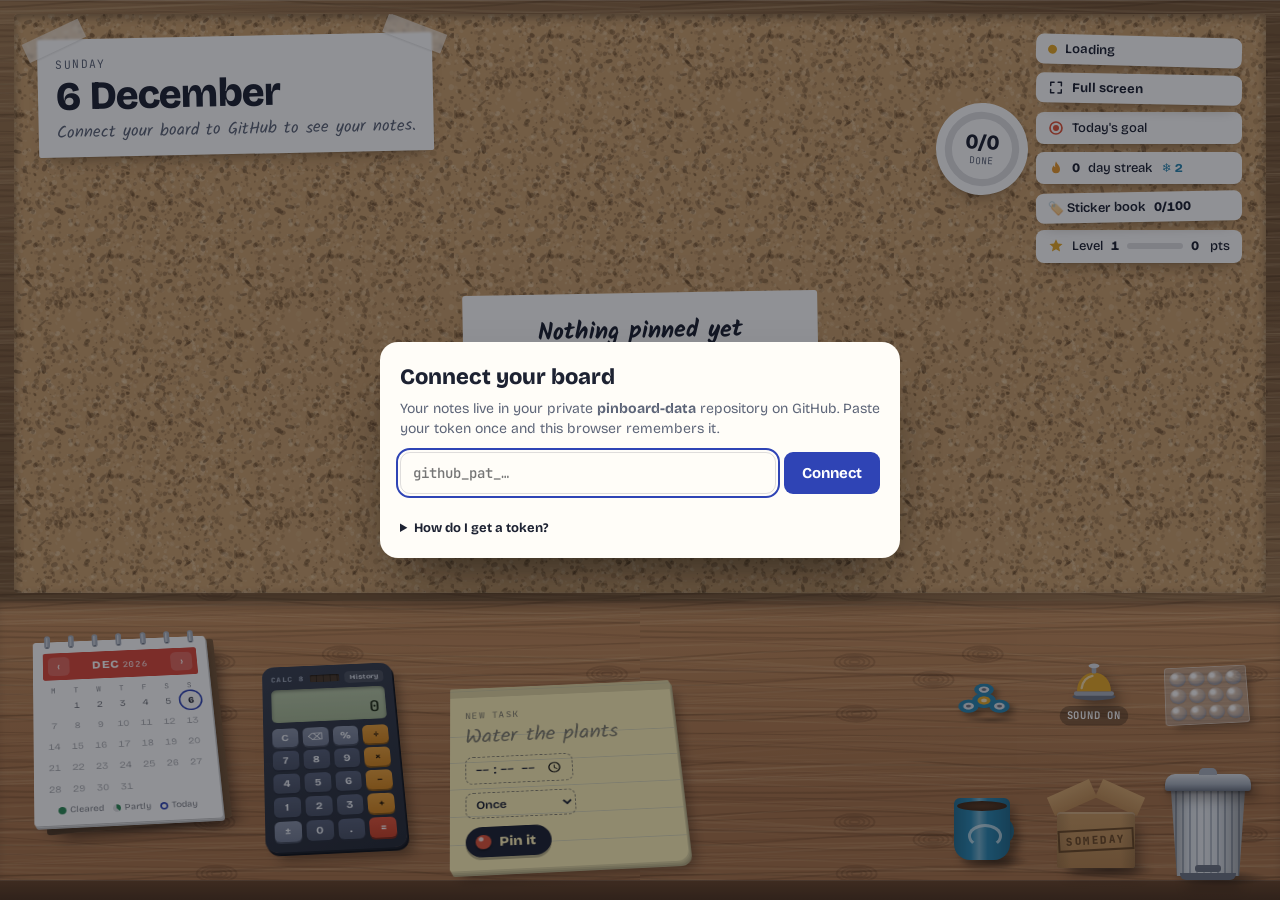
==== pinboard/index.html @ bdf4d322 "Add Daily Pin Board at /pinboard Co-Authored-By: Claude Opus 5.5 <noreply@anthropic.com> Claude-Sess" ====
<!doctype html>
<html lang="en">
<head>
<meta charset="utf-8">
<meta name="viewport" content="width=device-width,initial-scale=1,viewport-fit=cover">
<meta name="robots" content="noindex">
<style>:root{color-scheme:light;padding-top:env(safe-area-inset-top,0px);padding-bottom:env(safe-area-inset-bottom,0px)}body{margin:0;font:14px/1.4 system-ui,-apple-system,Segoe UI,Roboto,sans-serif}img{max-width:100%}[hidden]{display:none!important}</style>
<title>Daily Pin Board</title>
<link rel="preconnect" href="https://fonts.googleapis.com">
<link rel="stylesheet" href="https://fonts.googleapis.com/css2?family=Bricolage+Grotesque:opsz,wght@12..96,500;12..96,700;12..96,800&family=Kalam:wght@400;700&family=JetBrains+Mono:wght@500&display=swap">
<style>
/* Layout: a desk scene. A framed cork board hangs on the wall and holds the pinned notes; below it a wooden desk carries a tilted desk calendar, a sticky notepad for new tasks, a sound bell, and a metal pedal bin on the right. */
:root{
  --wall:#DCE3E9; --wall-ink:#2A3140;
  --cork:#C99F6D; --frame:#7A5A3A; --frame-hi:#A07A52;
  --wood:#A9744A; --wood-hi:#C38D5D; --wood-edge:#6B472B;
  --metal1:#DDE2E8; --metal2:#A9B1BD; --metal3:#6E7684;
  --cal-paper:#FFFFFF; --cal-red:#D9483B; --cal-ink:#262B37;
  --label:#FFFFFF; --tape:rgba(255,255,255,.55);
  --ink:#1D2232; --muted:#5D6578;
  --accent:#2F44B5; --accent-soft:rgba(47,68,181,.12); --surface:#FFFFFF; --line:rgba(29,34,50,.14);
  --note-ink:#1D2232; --note-muted:rgba(29,34,50,.55); --chip:rgba(255,255,255,.55); --chip-hover:rgba(255,255,255,.9);
  --p1:#FFF2B8; --p2:#D5F1E1; --p3:#D8E8FB; --p4:#FBDDE1; --p5:#E7E0F8; --p6:#FFE0C8; --p7:#CDEFEF; --p8:#F7F8FA;
  --pin1:#E2553A; --pin2:#2A86B0; --pin3:#E99B2F; --pin4:#3A8E59; --pin5:#8B58CF; --pin6:#2B2F3A;
  --mark:rgba(255,214,10,.55);
  --shadow:0 1px 0 rgba(0,0,0,.05),0 10px 16px -10px rgba(40,25,10,.55);
  --shadow-hover:0 2px 0 rgba(0,0,0,.04),0 26px 30px -16px rgba(40,25,10,.6);
  --shadow-lift:0 34px 40px -18px rgba(30,20,10,.6),0 8px 14px -8px rgba(30,20,10,.35);
  --good:#2E8B57; --danger:#D2452B; --gold:#E7A928;
  --lamp:transparent;
  --f-display:"Bricolage Grotesque",ui-sans-serif,system-ui,sans-serif;
  --f-hand:"Kalam","Comic Sans MS","Segoe Print",cursive;
  --f-mono:"JetBrains Mono",ui-monospace,SFMono-Regular,Menlo,monospace;
}
@media (prefers-color-scheme: dark){:root:not([data-theme="light"]){
  --wall:#191D26; --wall-ink:#E5E8F0;
  --cork:#6F5638; --frame:#3B2A1B; --frame-hi:#5A4129;
  --wood:#4B3321; --wood-hi:#62432B; --wood-edge:#26180D;
  --metal1:#9AA2AF; --metal2:#687080; --metal3:#3F4654;
  --cal-paper:#272C37; --cal-red:#B8443A; --cal-ink:#E9EBF2;
  --label:#2A2F3B; --tape:rgba(255,255,255,.14);
  --ink:#EAEDF5; --muted:#9AA2B5;
  --accent:#8EA0FF; --accent-soft:rgba(142,160,255,.16); --surface:#1F2430; --line:rgba(255,255,255,.13);
  --note-ink:#F1F2F7; --note-muted:rgba(241,242,247,.58); --chip:rgba(255,255,255,.08); --chip-hover:rgba(255,255,255,.16);
  --p1:#4A4223; --p2:#1F4232; --p3:#213A57; --p4:#4C2A31; --p5:#372D52; --p6:#4D3424; --p7:#1D4444; --p8:#2A2F3B;
  --pin6:#C9CED9; --mark:rgba(255,214,10,.32);
  --shadow:0 1px 0 rgba(0,0,0,.3),0 12px 20px -10px rgba(0,0,0,.85);
  --shadow-hover:0 2px 0 rgba(0,0,0,.3),0 28px 32px -16px rgba(0,0,0,.9);
  --shadow-lift:0 34px 44px -18px rgba(0,0,0,.95),0 8px 14px -8px rgba(0,0,0,.6);
  --good:#5CCB8A; --danger:#FF7A5C; --gold:#F2C14E;
  --lamp:radial-gradient(1100px 700px at 18% -10%,rgba(255,196,120,.13),transparent 60%);
  color-scheme:dark;
}}
:root[data-theme="dark"]{
  --wall:#191D26; --wall-ink:#E5E8F0;
  --cork:#6F5638; --frame:#3B2A1B; --frame-hi:#5A4129;
  --wood:#4B3321; --wood-hi:#62432B; --wood-edge:#26180D;
  --metal1:#9AA2AF; --metal2:#687080; --metal3:#3F4654;
  --cal-paper:#272C37; --cal-red:#B8443A; --cal-ink:#E9EBF2;
  --label:#2A2F3B; --tape:rgba(255,255,255,.14);
  --ink:#EAEDF5; --muted:#9AA2B5;
  --accent:#8EA0FF; --accent-soft:rgba(142,160,255,.16); --surface:#1F2430; --line:rgba(255,255,255,.13);
  --note-ink:#F1F2F7; --note-muted:rgba(241,242,247,.58); --chip:rgba(255,255,255,.08); --chip-hover:rgba(255,255,255,.16);
  --p1:#4A4223; --p2:#1F4232; --p3:#213A57; --p4:#4C2A31; --p5:#372D52; --p6:#4D3424; --p7:#1D4444; --p8:#2A2F3B;
  --pin6:#C9CED9; --mark:rgba(255,214,10,.32);
  --shadow:0 1px 0 rgba(0,0,0,.3),0 12px 20px -10px rgba(0,0,0,.85);
  --shadow-hover:0 2px 0 rgba(0,0,0,.3),0 28px 32px -16px rgba(0,0,0,.9);
  --shadow-lift:0 34px 44px -18px rgba(0,0,0,.95),0 8px 14px -8px rgba(0,0,0,.6);
  --good:#5CCB8A; --danger:#FF7A5C; --gold:#F2C14E;
  --lamp:radial-gradient(1100px 700px at 18% -10%,rgba(255,196,120,.13),transparent 60%);
  color-scheme:dark;
}
*{box-sizing:border-box}
[hidden]{display:none!important}
html{height:100%}
body{background-color:var(--frame);background-image:var(--lamp);color:var(--ink);font-family:var(--f-display);font-size:15px;min-height:100%}

/* Coffee mug */
.mug{position:relative;width:70px;height:78px;flex:none;cursor:pointer;transition:transform .35s cubic-bezier(.3,1.6,.5,1)}
.mug:hover{transform:rotate(-6deg) translateY(-4px)}
.mug-body{position:absolute;left:0;bottom:6px;width:56px;height:62px;border-radius:6px 6px 16px 16px;background:linear-gradient(90deg,rgba(0,0,0,.18),transparent 30%,rgba(255,255,255,.35) 45%,transparent 60%,rgba(0,0,0,.2)),var(--pin2)}
.mug-body::before{content:"";position:absolute;left:3px;right:3px;top:3px;height:10px;border-radius:50%;background:radial-gradient(#5A3A22,#3A2414)}
.mug-body::after{content:"";position:absolute;left:14px;top:26px;width:28px;height:18px;border-radius:50%;border:3px solid rgba(255,255,255,.75);border-top-color:transparent;transform:rotate(180deg);opacity:.8}
.mug-handle{position:absolute;right:0;bottom:20px;width:22px;height:30px;border:7px solid var(--pin2);border-left:0;border-radius:0 16px 16px 0;filter:brightness(.9)}
.mug-shadow{position:absolute;left:4px;right:-16px;bottom:-2px;height:14px;background:radial-gradient(closest-side,rgba(0,0,0,.45),transparent)}
.steam{position:absolute;bottom:66px;width:6px;height:26px;border-radius:6px;background:linear-gradient(transparent,rgba(255,255,255,.55));filter:blur(3px);opacity:0;animation:steam 3.2s ease-in-out infinite}
.steam:nth-child(1){left:14px}.steam:nth-child(2){left:26px;animation-delay:1s}.steam:nth-child(3){left:38px;animation-delay:2s}
.mug:hover .steam{animation-duration:1.4s}
@keyframes steam{0%{opacity:0;transform:translateY(8px) scaleX(1)}40%{opacity:.8}100%{opacity:0;transform:translateY(-22px) scaleX(2.2) translateX(4px)}}
@media (max-width:899px), (max-height:619px){.desk-top{padding-bottom:130px}.mug{order:4}}
body.locked{overflow:hidden}
button{font-family:inherit}
:focus-visible{outline:2px solid var(--accent);outline-offset:2px}

/* ---------- Scene ---------- */
.scene{display:flex;flex-direction:column}
.wall{padding-block:0;padding-left:env(safe-area-inset-left,0px);padding-right:env(safe-area-inset-right,0px)}
.cork-frame{border-radius:0;padding:12px;background:linear-gradient(160deg,var(--frame-hi),var(--frame) 40%,var(--frame) 70%,var(--frame-hi));background-image:var(--wood-tex,none),linear-gradient(160deg,var(--frame-hi),var(--frame) 40%,var(--frame) 70%,var(--frame-hi));
  box-shadow:0 18px 30px -18px rgba(0,0,0,.55),inset 0 1px 0 rgba(255,255,255,.18)}
.cork{position:relative;border-radius:4px;background-color:var(--cork);background-image:var(--cork-tex,none);
  box-shadow:inset 0 3px 10px rgba(0,0,0,.35),inset 0 -1px 0 rgba(255,255,255,.08);padding:18px 14px 30px;display:flex;flex-direction:column;gap:18px}

/* ---------- Header stickers on the cork ---------- */
.head{display:flex;flex-wrap:wrap;align-items:flex-start;gap:16px 20px;justify-content:space-between}
.label{position:relative;background:var(--label);color:var(--ink);padding:14px 18px 12px;border-radius:2px;transform:rotate(-1.2deg);box-shadow:var(--shadow);min-width:0;max-width:100%}
.label::before,.label::after{content:"";position:absolute;top:-9px;width:62px;height:20px;background:var(--tape);box-shadow:0 1px 2px rgba(0,0,0,.12);backdrop-filter:blur(1px)}
.label::before{left:-14px;transform:rotate(-24deg)}
.label::after{right:-14px;transform:rotate(22deg)}
.eyebrow{font-family:var(--f-mono);font-size:11.5px;letter-spacing:.12em;text-transform:uppercase;color:var(--muted)}
h1{margin:2px 0 0;font-weight:800;font-size:clamp(26px,5vw,40px);line-height:1.02;letter-spacing:-.02em;text-wrap:balance}
.mood{margin:4px 0 0;color:var(--muted);font-size:14.5px;font-family:var(--f-hand);font-size:17px}
.stickers{display:flex;flex-wrap:wrap;align-items:center;gap:12px}
.sticker{background:var(--label);color:var(--ink);box-shadow:var(--shadow);transition:transform .3s cubic-bezier(.3,1.6,.5,1)}
.sticker:hover{transform:rotate(0deg) scale(1.06)!important}
.ring{position:relative;width:92px;height:92px;border-radius:50%;padding:6px;transform:rotate(4deg)}
.ring svg{width:100%;height:100%;transform:rotate(-90deg)}
.ring .track{fill:none;stroke:var(--line);stroke-width:9}
.ring .fill{fill:none;stroke:var(--accent);stroke-width:9;stroke-linecap:round;transition:stroke-dashoffset .8s cubic-bezier(.2,.8,.2,1),stroke .3s}
.ring.full .fill{stroke:var(--good)}
.ring .num{position:absolute;inset:0;display:grid;place-items:center;text-align:center;line-height:1}
.ring .num b{font-size:21px;font-weight:800;font-variant-numeric:tabular-nums}
.ring .num small{display:block;font-family:var(--f-mono);font-size:9.5px;color:var(--muted);margin-top:3px}
.ring.bump{animation:bump .5s cubic-bezier(.3,1.6,.5,1)}
@keyframes bump{40%{transform:rotate(-3deg) scale(1.12)}}
.tags{display:flex;flex-direction:column;gap:8px}
.tag{display:flex;align-items:center;gap:8px;padding:7px 12px;border-radius:8px;font-size:13px;font-weight:500;white-space:nowrap}
.tag:nth-child(1){transform:rotate(-2deg)}
.tag:nth-child(2){transform:rotate(1.5deg)}
.tag b{font-variant-numeric:tabular-nums;font-weight:800}
.tag svg{width:16px;height:16px;flex:none}
.lvbar{width:56px;height:6px;border-radius:9px;background:var(--line);overflow:hidden}
.lvbar i{display:block;height:100%;width:0;background:var(--gold);border-radius:9px;transition:width .8s cubic-bezier(.2,.8,.2,1)}
.tag.bump{animation:bump .6s cubic-bezier(.3,1.6,.5,1)}
.backbtn{appearance:none;border:0;cursor:pointer;font:800 14px var(--f-display);background:var(--accent);color:var(--surface);transform:rotate(-2deg);animation:bump .6s cubic-bezier(.3,1.6,.5,1)}
.backbtn:hover{transform:rotate(0) scale(1.08)!important}
.stamp{position:absolute;right:-18px;bottom:-16px;padding:4px 10px;border:3px solid var(--danger);color:var(--danger);border-radius:6px;font:800 13px var(--f-mono);letter-spacing:.18em;text-transform:uppercase;
  transform:rotate(-9deg);opacity:.9;background:color-mix(in srgb,var(--label) 70%,transparent);pointer-events:none;animation:stampin .45s cubic-bezier(.3,1.6,.5,1)}
@keyframes stampin{0%{transform:rotate(-9deg) scale(2.2);opacity:0}100%{transform:rotate(-9deg) scale(1);opacity:.9}}
body.past .cork{filter:sepia(.28) saturate(.85)}
body.past .tools .grip{display:none}
body.past .note{cursor:default}
.pad-lock{position:absolute;inset:0;z-index:2;display:grid;place-items:center;text-align:center;padding:12px;font:700 18px/1.3 var(--f-hand);color:var(--note-ink);background:color-mix(in srgb,var(--p1) 80%,transparent);border-radius:inherit}
.d.click{cursor:pointer}
.d.future{opacity:.6}
.d.future.planned,.d.future.sel{opacity:1}
.d .dot{position:absolute;bottom:-3px;left:50%;width:7px;height:7px;margin-left:-3.5px;border-radius:50%;z-index:1;
  background:radial-gradient(circle at 35% 30%,rgba(255,255,255,.7) 0 1px,transparent 2px),var(--pin2);box-shadow:0 1px 2px rgba(0,0,0,.35)}
.stamp.plan{border-color:var(--accent);color:var(--accent)}
body.future .cork{filter:saturate(.92) brightness(1.03)}
.note.carry{opacity:.62}
.sched{align-self:flex-start;font-size:11px;font-weight:700;padding:3px 8px;border-radius:999px;background:var(--chip);color:var(--note-muted)}
.paper.future-mode #ed-done{display:none}
.d.sel{box-shadow:0 0 0 2px var(--cal-red)}
.d.sel span{background:var(--cal-red);color:#fff;font-weight:800}
.d.sel.full{background:var(--cal-red)}
.paper.frozen .toolbar,.paper.frozen .hint,.paper.frozen .sheet-foot,.paper.frozen #ed-done{display:none}
.paper.frozen .swatches,.paper.frozen .repbox,.paper.frozen #ed-urgent{pointer-events:none;opacity:.6}
.fsbtn{appearance:none;border:0;cursor:pointer;font:700 13px var(--f-display);transform:rotate(1deg)}
.fsbtn:active{transform:scale(.94)!important}

.banner{display:flex;flex-wrap:wrap;align-items:center;gap:10px 14px;justify-content:space-between;background:var(--label);color:var(--ink);
  border-radius:3px;padding:10px 14px;font-size:14px;box-shadow:var(--shadow);transform:rotate(.4deg)}
.banner p{margin:0;min-width:0;flex:1 1 260px}
.btn{appearance:none;border:0;background:var(--accent);color:var(--surface);border-radius:9px;padding:10px 18px;font:700 15px var(--f-display);cursor:pointer;transition:transform .2s cubic-bezier(.3,1.6,.5,1)}
.btn:hover{transform:translateY(-1px) scale(1.04)}
.btn:active{transform:scale(.94)}
.btn.ghostbtn{background:transparent;color:var(--accent);border:1.5px solid var(--accent);padding:7px 12px;font-size:13px}

/* ---------- Notes ---------- */
.board{display:grid;grid-template-columns:repeat(auto-fill,minmax(176px,1fr));gap:30px 22px;padding-top:12px}
.note{
  position:relative;min-height:140px;padding:28px 16px 14px;border-radius:3px 3px 14px 3px;
  background-color:var(--paper);color:var(--note-ink);box-shadow:var(--shadow);cursor:pointer;
  transform:rotate(var(--tilt));transition:transform .4s cubic-bezier(.2,.8,.2,1),box-shadow .35s,opacity .35s,background-color .45s ease;
  display:flex;flex-direction:column;gap:8px;user-select:none;-webkit-user-select:none;-webkit-tap-highlight-color:transparent;
}
.note::after{content:"";position:absolute;inset:0;border-radius:inherit;pointer-events:none;opacity:0;transition:opacity .25s;
  background:radial-gradient(circle at var(--mx,50%) var(--my,0%),rgba(255,255,255,.55),transparent 58%);mix-blend-mode:soft-light}
body:not(.dragging) .note:hover{transform:perspective(700px) rotateX(var(--rx,0deg)) rotateY(var(--ry,0deg)) translateY(-7px) scale(1.04);box-shadow:var(--shadow-hover);
  transition:transform .14s ease-out,box-shadow .3s,background-color .45s ease;z-index:2}
body:not(.dragging) .note:hover::after{opacity:1}
body:not(.dragging) .note:hover .pin{animation:pinwiggle .5s ease}
body:not(.dragging) .note:active{transform:perspective(700px) translateY(-2px) scale(.96);transition:transform .08s}
@keyframes pinwiggle{25%{transform:rotate(-14deg) translateY(-2px)}60%{transform:rotate(10deg)}}
.pin{position:absolute;top:-7px;left:50%;width:18px;height:18px;margin-left:-9px;border-radius:50%;z-index:1;
  background:radial-gradient(circle at 35% 30%,rgba(255,255,255,.75) 0 2.5px,transparent 3.5px),var(--pin);
  box-shadow:0 3px 4px -1px rgba(0,0,0,.4),inset 0 -2px 3px rgba(0,0,0,.25);transition:background-color .3s}
.tools{position:absolute;top:5px;right:5px;display:flex;gap:2px;opacity:.45;transition:opacity .2s;z-index:1}
.note:hover .tools,.note:focus-within .tools{opacity:1}
@media (hover:none){.tools{opacity:.75}}
.tool{appearance:none;border:0;background:transparent;color:var(--note-ink);width:30px;height:30px;border-radius:8px;display:grid;place-items:center;cursor:pointer;padding:0;transition:transform .2s cubic-bezier(.3,1.6,.5,1),background .15s}
.tool:hover{background:var(--chip-hover);transform:scale(1.15)}
.tool:active{transform:scale(.9)}
.tool svg{width:16px;height:16px}
.grip{cursor:grab;touch-action:none}
.time{font-family:var(--f-mono);font-size:12px;color:var(--note-muted);font-variant-numeric:tabular-nums;letter-spacing:.02em}
.title{font-family:var(--f-hand);font-weight:700;font-size:21px;line-height:1.15;overflow-wrap:anywhere;padding-right:4px;
  background-image:linear-gradient(currentColor,currentColor);background-repeat:no-repeat;background-position:0 58%;background-size:0% 2.5px;
  transition:background-size .45s cubic-bezier(.6,0,.2,1) .05s;align-self:flex-start}
.peek{font-size:13px;line-height:1.35;color:var(--note-muted);display:-webkit-box;-webkit-line-clamp:2;-webkit-box-orient:vertical;overflow:hidden;overflow-wrap:anywhere}
.cl{align-self:flex-start;font-family:var(--f-mono);font-size:11px;padding:3px 7px;border-radius:999px;background:var(--chip);color:var(--note-ink)}
.cl.all{background:var(--good);color:var(--surface)}
.check{position:absolute;right:10px;bottom:8px;width:46px;height:40px;pointer-events:none}
.check path{fill:none;stroke:var(--accent);stroke-width:4.5;stroke-linecap:round;stroke-linejoin:round;stroke-dasharray:70;stroke-dashoffset:70;transition:stroke-dashoffset .4s cubic-bezier(.6,0,.2,1) .2s}
.note.done{opacity:.8}
.note.done .title{background-size:100% 2.5px;color:var(--note-muted)}
.note.done .check path{stroke-dashoffset:0}
.note.done .pin{background:radial-gradient(circle at 35% 30%,rgba(255,255,255,.75) 0 2.5px,transparent 3.5px),var(--good)}
.note.pop .pin{animation:pinpop .55s cubic-bezier(.3,1.6,.5,1)}
.note.pop{animation:wiggle .5s ease}
@keyframes pinpop{0%{transform:scale(1)}35%{transform:scale(1.6) translateY(-5px)}100%{transform:scale(1)}}
@keyframes wiggle{0%,100%{transform:rotate(var(--tilt))}30%{transform:rotate(calc(var(--tilt) * -1.6)) scale(1.04)}60%{transform:rotate(calc(var(--tilt) * .8))}}
.note.arrive{animation:arrive .7s cubic-bezier(.3,1.35,.5,1) both}
@keyframes arrive{0%{opacity:0;transform:translateY(-90px) rotate(-14deg) scale(1.15)}60%{opacity:1}100%{opacity:1;transform:rotate(var(--tilt))}}
.note.arrive .pin{animation:pinpress .7s ease both}
@keyframes pinpress{0%,55%{transform:translateY(-26px) scale(1.5);opacity:0}75%{transform:translateY(2px) scale(.9);opacity:1}100%{transform:none}}
.note.slot{background-color:transparent;box-shadow:none;outline:2px dashed rgba(255,255,255,.55);outline-offset:-2px;opacity:.7}
.note.slot>*,.note.slot::after{visibility:hidden}
.ghost{position:fixed;z-index:40;margin:0;pointer-events:none;box-shadow:var(--shadow-lift)!important;
  transform:rotate(calc(var(--tilt) + 4deg)) scale(1.07);transition:transform .2s cubic-bezier(.3,1.5,.5,1),opacity .2s,box-shadow .2s;cursor:grabbing}
.ghost .pin{transform:translateY(-4px) scale(1.2)}
.ghost.over-bin{transform:rotate(-14deg) scale(.62);opacity:.9}
body.dragging,body.dragging *{cursor:grabbing!important}
.empty{grid-column:1/-1;justify-self:center;text-align:center;color:var(--ink);background:var(--label);padding:22px 26px;border-radius:3px;box-shadow:var(--shadow);transform:rotate(-1deg);font-size:15px;max-width:420px}
.empty b{display:block;font-family:var(--f-hand);font-size:24px;margin-bottom:4px}
.float{position:fixed;z-index:46;pointer-events:none;font:700 24px var(--f-hand);color:var(--gold);text-shadow:0 2px 0 rgba(0,0,0,.25);white-space:nowrap}

/* ---------- Desk ---------- */
.desk{position:relative;margin-top:-6px}
.desk-top{position:relative;z-index:3;display:flex;flex-wrap:wrap;align-items:flex-end;justify-content:center;gap:26px 30px;
  padding-block:30px 26px;padding-left:max(16px,env(safe-area-inset-left,0px));padding-right:max(16px,env(safe-area-inset-right,0px));
  background-color:var(--wood);background-image:var(--wood-tex,none),linear-gradient(180deg,var(--wood-hi),var(--wood) 70%);
  box-shadow:inset 0 10px 18px -12px rgba(0,0,0,.6)}
.desk-edge{height:20px;background:linear-gradient(180deg,var(--wood-edge),color-mix(in srgb,var(--wood-edge) 75%,#000));box-shadow:0 1px 0 rgba(255,255,255,.12) inset,0 14px 24px -10px rgba(0,0,0,.5)}

/* Desk calendar */
.tent{position:relative;width:250px;flex:none;transform:perspective(900px) rotateX(9deg) rotateY(18deg) rotate(-2.5deg);transform-origin:50% 100%;
  transition:transform .45s cubic-bezier(.2,.9,.25,1)}
.tent:hover{transform:perspective(900px) rotateX(3deg) rotateY(7deg) rotate(-1deg) translateY(-6px)}
.tent-stand{position:absolute;left:14px;right:-10px;top:10px;bottom:-6px;background:linear-gradient(90deg,color-mix(in srgb,var(--frame) 70%,#000),var(--frame));border-radius:4px;
  transform:skewY(-3deg);box-shadow:10px 14px 18px -8px rgba(20,10,0,.5)}
.tent-shadow{position:absolute;left:10px;right:-34px;bottom:-14px;height:22px;background:radial-gradient(closest-side,rgba(0,0,0,.4),transparent);filter:blur(2px)}
.cal-stack{position:relative;perspective:700px}
.cal-face{position:relative;background:var(--cal-paper);color:var(--cal-ink);border-radius:4px;padding:16px 12px 10px;box-shadow:0 1px 0 rgba(0,0,0,.08),0 2px 0 color-mix(in srgb,var(--cal-paper) 85%,#000),0 4px 0 color-mix(in srgb,var(--cal-paper) 75%,#000);
  transform-origin:50% 0;backface-visibility:hidden}
.cal-ghost{position:absolute;inset:0;pointer-events:none;z-index:3}
.rings{position:absolute;top:-9px;left:14px;right:14px;display:flex;justify-content:space-between;z-index:4}
.rings i{width:7px;height:18px;border-radius:5px;border:2px solid var(--metal2);border-bottom-color:var(--metal3);background:linear-gradient(90deg,var(--metal1),var(--metal2))}
.cal-band{display:flex;align-items:center;justify-content:space-between;gap:6px;background:var(--cal-red);color:#fff;border-radius:3px;padding:6px 6px;margin-bottom:8px}
.cal-band h2{margin:0;font-size:15px;font-weight:800;letter-spacing:.06em;text-transform:uppercase}
.cal-band h2 span{font-family:var(--f-mono);font-weight:500;font-size:11px;opacity:.85;margin-left:4px}
.navb{appearance:none;border:0;background:rgba(255,255,255,.18);color:#fff;width:26px;height:26px;border-radius:6px;font-size:16px;line-height:1;cursor:pointer;display:grid;place-items:center;transition:transform .2s cubic-bezier(.3,1.6,.5,1),background .15s}
.navb:hover{background:rgba(255,255,255,.32);transform:scale(1.15)}
.navb:active{transform:scale(.88)}
.cal-grid{display:grid;grid-template-columns:repeat(7,1fr);gap:3px;text-align:center}
.dow span{font-family:var(--f-mono);font-size:9.5px;letter-spacing:.06em;color:color-mix(in srgb,var(--cal-ink) 55%,transparent);padding-bottom:2px}
.d{position:relative;aspect-ratio:1;max-width:100%;border-radius:50%;display:grid;place-items:center;font-size:11.5px;font-variant-numeric:tabular-nums;color:color-mix(in srgb,var(--cal-ink) 62%,transparent);
  background:conic-gradient(var(--good) calc(var(--p,0) * 1turn),transparent 0);transition:transform .2s cubic-bezier(.3,1.6,.5,1)}
.d span{position:absolute;inset:2.5px;border-radius:50%;display:grid;place-items:center;background:var(--cal-paper)}
.d:not(.blank):hover{transform:scale(1.25);z-index:2}
.d.full{background:var(--good)}
.d.full span{background:var(--good);color:#fff;font-weight:700}
.d.part span{color:var(--cal-ink)}
.d.today{box-shadow:0 0 0 2px var(--accent)}
.d.today span{font-weight:800;color:var(--cal-ink)}
.d.full.today span{color:#fff}
.d.blank{background:none}
.legend{display:flex;justify-content:center;gap:10px;font-size:10.5px;color:color-mix(in srgb,var(--cal-ink) 60%,transparent);padding-top:7px}
.legend span{display:inline-flex;align-items:center;gap:4px}
.lg{width:9px;height:9px;border-radius:50%;display:inline-block}
.lg.full{background:var(--good)}
.lg.part{background:conic-gradient(var(--good) .4turn,var(--line) 0)}
.lg.today{box-shadow:inset 0 0 0 2px var(--accent)}

/* Notepad */
.pad{position:relative;width:min(380px,100%);flex:0 1 380px;transform:rotate(-1.6deg);transition:transform .35s cubic-bezier(.3,1.5,.5,1)}
.pad:hover{transform:rotate(-.5deg) translateY(-4px)}
.pad-sheet{position:relative;background-color:var(--p1);color:var(--note-ink);border-radius:2px 2px 12px 2px;padding:24px 16px 14px;
  box-shadow:1px 2px 0 color-mix(in srgb,var(--p1) 88%,#000),2px 4px 0 color-mix(in srgb,var(--p1) 80%,#000),3px 6px 0 color-mix(in srgb,var(--p1) 72%,#000),9px 13px 14px -4px rgba(20,10,0,.4);transition:box-shadow .5s;
  background-image:repeating-linear-gradient(180deg,transparent 0 31px,rgba(42,90,180,.16) 31px 32px);background-position:0 30px}
.pad-sheet::before{content:"";position:absolute;left:0;right:0;top:0;height:12px;background:color-mix(in srgb,var(--p1) 82%,#000);border-radius:2px 2px 0 0;opacity:.6}
.pad-label{font-family:var(--f-mono);font-size:10.5px;letter-spacing:.12em;text-transform:uppercase;color:var(--note-muted)}
.pad input{border:0;background:transparent;color:var(--note-ink);outline:none;min-width:0}
#new-title{display:block;width:100%;font:700 23px/32px var(--f-hand);padding:0;margin-top:2px}
#new-title::placeholder{color:var(--note-muted);font-weight:400}
.pad-row{display:flex;align-items:center;justify-content:space-between;gap:10px;margin-top:8px;flex-wrap:wrap}
#new-time{font:500 14px var(--f-mono);border:1.5px dashed var(--note-muted);border-radius:8px;padding:5px 8px}
.pinbtn{appearance:none;border:0;cursor:pointer;display:inline-flex;align-items:center;gap:8px;background:var(--note-ink);color:var(--p1);border-radius:999px;padding:8px 16px 8px 10px;font-weight:800;font-size:15px;
  transition:transform .25s cubic-bezier(.3,1.6,.5,1),box-shadow .2s;box-shadow:0 3px 0 rgba(0,0,0,.25)}
.pinbtn i{width:16px;height:16px;border-radius:50%;background:radial-gradient(circle at 35% 30%,rgba(255,255,255,.8) 0 2px,transparent 3px),var(--pin1);box-shadow:0 2px 2px rgba(0,0,0,.35)}
.pinbtn:hover{transform:translateY(-2px) scale(1.05) rotate(-2deg)}
.pinbtn:hover i{animation:pinwiggle .5s}
.pinbtn:active{transform:translateY(2px) scale(.95);box-shadow:0 1px 0 rgba(0,0,0,.25)}
.torn{position:fixed;z-index:44;pointer-events:none;background-color:var(--p1);color:var(--note-ink);border-radius:2px 2px 12px 2px;padding:24px 16px;font:700 23px var(--f-hand);box-shadow:var(--shadow-lift);overflow:hidden}

/* Bell */
.bell{appearance:none;border:0;background:transparent;cursor:pointer;display:flex;flex-direction:column;align-items:center;gap:6px;color:var(--surface);padding:4px;flex:none}
.bell svg{width:64px;height:54px;overflow:visible;filter:var(--desk-sh);transition:transform .3s cubic-bezier(.3,1.6,.5,1)}
.bell:hover svg{transform:translateY(-3px) rotate(-6deg)}
.bell .dome{transform-origin:32px 40px}
.bell.dinging .dome{animation:ding .6s ease}
@keyframes ding{20%{transform:rotate(-12deg)}45%{transform:rotate(9deg)}70%{transform:rotate(-5deg)}}
.bell span{font:700 12px var(--f-mono);letter-spacing:.06em;text-transform:uppercase;background:rgba(0,0,0,.28);color:#fff;padding:3px 8px;border-radius:999px}
.bell.off .dome{opacity:.55}

/* Trash bin */
.bin{position:fixed;right:max(12px,env(safe-area-inset-right,0px));bottom:calc(10px + env(safe-area-inset-bottom,0px));z-index:26;width:88px;height:112px;flex:none;cursor:default;transform-origin:50% 100%}
.bin-body{position:absolute;left:8px;right:8px;bottom:0;height:84px;clip-path:polygon(0 0,100% 0,91% 100%,9% 100%);
  background:linear-gradient(90deg,rgba(0,0,0,.28),transparent 25%,rgba(255,255,255,.35) 42%,transparent 60%,rgba(0,0,0,.3)),repeating-linear-gradient(90deg,var(--metal1) 0 5px,var(--metal2) 5px 7px)}
.bin-body::after{content:"";position:absolute;left:0;right:0;top:0;height:6px;background:var(--metal3);opacity:.6}
.bin-foot{position:absolute;left:18px;right:18px;bottom:-4px;height:7px;border-radius:0 0 6px 6px;background:var(--metal3)}
.bin-pedal{position:absolute;left:50%;bottom:4px;width:26px;height:7px;margin-left:-13px;border-radius:3px;background:var(--metal3);transition:transform .2s}
.bin-lid{position:absolute;left:3px;right:3px;top:16px;height:15px;border-radius:10px 10px 3px 3px;z-index:2;transform-origin:8% 100%;
  background:linear-gradient(180deg,var(--metal1),var(--metal2) 60%,var(--metal3));box-shadow:0 2px 3px rgba(0,0,0,.3);transition:transform .38s cubic-bezier(.3,1.7,.5,1)}
.bin-lid::before{content:"";position:absolute;left:50%;top:-6px;width:18px;height:7px;margin-left:-9px;border-radius:5px 5px 0 0;background:var(--metal2)}
.bin-stash{position:absolute;left:14px;right:14px;top:22px;height:20px;z-index:1}
.ball{position:absolute;width:22px;height:20px;border-radius:46% 54% 50% 48%;background:radial-gradient(circle at 30% 30%,#fff,var(--p8) 50%,color-mix(in srgb,var(--p8) 70%,#000));
  box-shadow:inset -2px -2px 3px rgba(0,0,0,.2);transform:scale(0);transition:transform .35s cubic-bezier(.3,1.7,.5,1)}
.ball:nth-child(1){left:6px;top:2px}.ball:nth-child(2){left:24px;top:-3px;width:20px}.ball:nth-child(3){left:38px;top:3px}
.bin.has1 .ball:nth-child(1),.bin.has2 .ball:nth-child(-n+2),.bin.has3 .ball{transform:scale(1)}
.bin-shadow{position:absolute;left:8px;right:-16px;bottom:-10px;height:16px;background:radial-gradient(closest-side,rgba(0,0,0,.45),transparent)}
.bin:hover .bin-lid{transform:rotate(-14deg)}
.bin:hover{animation:binwobble .5s ease}
.bin.open .bin-lid{transform:rotate(-62deg) translate(-6px,-3px)}
.bin.open .bin-pedal{transform:translateY(2px) scaleY(.6)}
.bin.open{animation:eager .5s ease infinite}
.bin.gulp{animation:gulp .55s cubic-bezier(.3,1.6,.5,1)}
.bin.hiccup{animation:hiccup .6s cubic-bezier(.3,1.6,.5,1)}
@keyframes binwobble{30%{transform:rotate(-3deg)}60%{transform:rotate(2deg)}}
@keyframes eager{50%{transform:scale(1.06) rotate(-2deg)}}
@keyframes gulp{0%{transform:scale(1)}25%{transform:scaleY(.82) scaleX(1.12)}55%{transform:scaleY(1.1) scaleX(.94)}100%{transform:scale(1)}}
@keyframes hiccup{30%{transform:translateY(-10px) scale(1.05)}}
.bin-tip{position:absolute;right:100%;top:20px;margin-right:6px;white-space:nowrap;background:var(--ink);color:var(--wall);font-size:12px;font-weight:700;padding:5px 9px;border-radius:8px;opacity:0;transform:translateX(6px);transition:.2s;pointer-events:none}
.bin:hover .bin-tip,.bin.open .bin-tip{opacity:1;transform:none}

/* ---------- Desktop: one screen, board scrolls inside the frame ---------- */
@media (min-width:900px) and (min-height:620px){
  body{height:100%;padding-bottom:0;overflow:hidden}
  .scene{height:100%}
  .wall{flex:1;min-height:0;display:flex}
  .cork-frame{flex:1;min-height:0;display:flex;padding:14px}
  .cork{flex:1;min-height:0;overflow:auto;padding:22px 24px 40px;scrollbar-width:thin}
  .board{grid-template-columns:repeat(auto-fill,minmax(190px,1fr))}
  .desk-top{justify-content:flex-start;flex-wrap:nowrap;gap:40px;padding-block:22px 18px;padding-left:max(40px,env(safe-area-inset-left,0px));padding-right:max(40px,env(safe-area-inset-right,0px));min-height:230px}
  .tent{margin-bottom:6px}
  .pad{margin-bottom:6px}
  .mug{margin-left:auto;margin-right:10px;margin-bottom:10px}
  .bell{margin-bottom:8px}
  .bin{position:relative;right:auto;bottom:auto;width:104px;height:132px;margin-bottom:4px}
  .bin-body{height:100px}
  .bin-lid{top:20px;height:17px}
  .bin-stash{top:26px}
}
@media (max-width:899px), (max-height:619px){
  .desk-top .tent{order:2}
  .desk-top .pad{order:1;flex-basis:100%}
  .desk-top .bell{order:3}
}

/* ---------- Desk cat ---------- */
:root{--desk-sh:drop-shadow(7px 9px 7px rgba(20,10,0,.38));--desk-sh-up:drop-shadow(18px 28px 22px rgba(20,10,0,.42));--cat:#E8964A;--cat-stripe:#C06F2C;--cat-belly:#FFF4E6;--cat-ink:#2B2118;--cat-pink:#F29AA0}
.cat{position:fixed;left:0;bottom:calc(6px + env(safe-area-inset-bottom,0px));z-index:28;width:76px;height:53px;pointer-events:none;will-change:transform}
.cat-inner{position:absolute;inset:0;transition:transform .25s ease}
.cat.left .cat-inner{transform:scaleX(-1)}
.cat svg{position:absolute;inset:0;width:100%;height:100%;overflow:visible;display:none;cursor:pointer;pointer-events:auto;filter:drop-shadow(4px 4px 2px rgba(20,10,0,.3))}
.cat[data-pose=walk] .p-walk,.cat[data-pose=stand] .p-walk,.cat[data-pose=stretch] .p-walk,
.cat[data-pose=sit] .p-sit,.cat[data-pose=groom] .p-sit,.cat[data-pose=yawn] .p-sit,.cat[data-pose=look] .p-sit,
.cat[data-pose=sleep] .p-sleep{display:block}
.cat .leg{transform-box:fill-box;transform-origin:50% 0}
.cat[data-pose=walk] .leg{animation:catstep .44s ease-in-out infinite alternate}
.cat[data-pose=walk] .leg.l2,.cat[data-pose=walk] .leg.l3{animation-delay:-.44s}
@keyframes catstep{from{transform:rotate(24deg)}to{transform:rotate(-24deg)}}
.cat[data-pose=walk] .bodyg{animation:catbob .22s ease-in-out infinite alternate}
@keyframes catbob{to{transform:translateY(1.2px)}}
.cat .tail{transform-box:fill-box;transform-origin:100% 100%;animation:catsway 2.6s ease-in-out infinite}
@keyframes catsway{0%,100%{transform:rotate(0)}50%{transform:rotate(-16deg)}}
.cat[data-pose=walk] .tail{animation-duration:1.1s}
.cat .eye{transform-box:fill-box;transform-origin:center;animation:catblink 4.5s infinite}
@keyframes catblink{0%,93%,100%{transform:scaleY(1)}95%{transform:scaleY(.12)}}
.cat .headg{transform-box:fill-box;transform-origin:30% 80%;transition:transform .35s cubic-bezier(.3,1.5,.5,1)}
.cat[data-pose=stretch] .p-walk .bodyg{transform:rotate(9deg) translateY(2px);transform-origin:20px 34px;transition:transform .6s ease}
.cat[data-pose=stretch] .p-walk .headg{transform:translate(2px,6px) rotate(10deg)}
.cat[data-pose=groom] .p-sit .headg{transform:rotate(16deg) translate(1px,3px)}
.cat .paw{transform-box:fill-box;transform-origin:50% 0}
.cat[data-pose=groom] .paw{animation:catlick .42s ease-in-out infinite alternate}
@keyframes catlick{from{transform:translate(3px,-15px) rotate(-45deg)}to{transform:translate(4px,-19px) rotate(-62deg)}}
.cat .tongue,.cat .yawnmouth{display:none}
.cat[data-pose=groom] .tongue{display:block}
.cat[data-pose=yawn] .yawnmouth{display:block;transform-box:fill-box;transform-origin:center;animation:catyawn 1.6s ease-in-out both}
@keyframes catyawn{0%{transform:scale(.2)}40%,70%{transform:scale(1.2)}100%{transform:scale(.1)}}
.cat[data-pose=yawn] .p-sit .headg{transform:rotate(-14deg)}
.cat[data-pose=yawn] .eye{animation:none;transform:scaleY(.15)}
.cat[data-pose=look] .p-sit .headg{animation:catlook 2.4s ease-in-out both}
@keyframes catlook{0%,100%{transform:none}25%{transform:rotate(-12deg)}60%{transform:rotate(10deg) translateX(-2px)}}
.cat.pet .headg{transform:rotate(-10deg)!important}
.cat .breath{transform-box:fill-box;transform-origin:50% 100%;animation:catbreathe 2.8s ease-in-out infinite}
@keyframes catbreathe{50%{transform:scaleY(1.06)}}
.cat .z{font:700 9px var(--f-hand);fill:var(--muted);opacity:0;animation:catz 3s ease-in infinite}
.cat .z2{animation-delay:1s}.cat .z3{animation-delay:2s}
@keyframes catz{0%{opacity:0;transform:translate(0,0)}25%{opacity:.9}100%{opacity:0;transform:translate(8px,-18px)}}
.cat.jump .cat-inner{animation:catjump .55s cubic-bezier(.3,0,.4,1)}
.cat.left.jump .cat-inner{animation:catjumpL .55s cubic-bezier(.3,0,.4,1)}
@keyframes catjump{40%{transform:translateY(-26px)}}
@keyframes catjumpL{0%,100%{transform:scaleX(-1)}40%{transform:scaleX(-1) translateY(-26px)}}
.catfx{position:fixed;z-index:29;pointer-events:none;font:700 16px var(--f-hand);color:var(--pin1)}

/* ---------- Note menu, urgent, selection, dust ---------- */
:root{--urgent:#FFC9BF;--card:#FFFDF8}
@media (prefers-color-scheme: dark){:root:not([data-theme="light"]){--urgent:#5C2620;--card:#2A2F3B}}
:root[data-theme="dark"]{--urgent:#5C2620;--card:#2A2F3B}
.note.urgent{box-shadow:0 0 0 2px var(--pin1),var(--shadow);animation:urgentglow 2.4s ease-in-out infinite}
@keyframes urgentglow{50%{box-shadow:0 0 0 3px var(--pin1),0 0 22px -4px var(--pin1),var(--shadow)}}
.note.urgent.done{animation:none;box-shadow:var(--shadow)}
.urg{position:absolute;left:10px;top:-11px;z-index:2;background:var(--pin1);color:#fff;font:800 10px var(--f-mono);letter-spacing:.14em;text-transform:uppercase;padding:3px 7px;border-radius:4px;transform:rotate(-6deg);box-shadow:0 2px 4px rgba(0,0,0,.25)}
.note.shake{animation:shake .5s cubic-bezier(.36,.07,.19,.97)}
@keyframes shake{10%,90%{transform:rotate(var(--tilt)) translateX(-2px)}20%,80%{transform:rotate(var(--tilt)) translateX(4px)}30%,50%,70%{transform:rotate(var(--tilt)) translateX(-6px)}40%,60%{transform:rotate(var(--tilt)) translateX(6px)}}
.chips{display:flex;flex-wrap:wrap;gap:5px;margin-top:auto;padding-right:40px}
.rep{font-size:11px;font-weight:700;padding:3px 8px;border-radius:999px;background:var(--chip);color:var(--note-ink)}
.note.leftopen{opacity:.6;outline:2px dashed var(--note-muted);outline-offset:-6px;cursor:pointer}
.note.leftopen:hover{opacity:.9}
.dust{position:absolute;inset:0;border-radius:inherit;pointer-events:none;opacity:0;transition:opacity .4s;
  background:radial-gradient(circle at 20% 30%,rgba(120,100,70,.18) 0 1px,transparent 1.6px) 0 0/13px 11px,radial-gradient(circle at 70% 60%,rgba(120,100,70,.14) 0 1px,transparent 1.8px) 0 0/17px 15px}
.note.dusty .dust{opacity:.8}
.note.dustier .dust{opacity:1;background-color:rgba(160,130,80,.12)}
.note.dusty::before{content:"";position:absolute;right:0;bottom:0;width:44px;height:44px;pointer-events:none;opacity:.55;
  background:url("data:image/svg+xml,%3Csvg xmlns='http://www.w3.org/2000/svg' viewBox='0 0 44 44' fill='none' stroke='%23887766' stroke-width='.8'%3E%3Cpath d='M44 0 0 44M44 14 14 44M44 28 28 44M44 0Q30 30 0 44M44 0Q34 22 14 44M44 0Q38 14 28 44'/%3E%3Cpath d='M44 10q-10 4-14 14M44 22q-6 2-8 8M44 32q-3 1-4 4M34 44q4-10 10-14M22 44q8-14 22-22'/%3E%3C/svg%3E") no-repeat right bottom/contain}
.pick{position:absolute;left:8px;top:8px;width:22px;height:22px;border-radius:50%;border:2px solid var(--note-ink);background:var(--paper);display:none;z-index:2;transition:transform .2s cubic-bezier(.3,1.6,.5,1)}
body.selecting .pick{display:block}
body.selecting .note{cursor:pointer}
body.selecting .note.done .check{opacity:.3}
.note.picked{transform:rotate(0) translateY(-6px) scale(1.03)!important;box-shadow:0 0 0 3px var(--accent),var(--shadow-hover)}
.note.picked .pick{background:var(--accent);border-color:var(--accent);transform:scale(1.15)}
.note.picked .pick::after{content:"";position:absolute;left:6px;top:2px;width:5px;height:10px;border:solid #fff;border-width:0 2.5px 2.5px 0;transform:rotate(45deg)}
.note.holding{transform:rotate(0) scale(1.06)!important;box-shadow:var(--shadow-lift);transition:transform .2s}
.ghost.stack{box-shadow:6px 6px 0 -1px var(--paper),6px 6px 0 0 rgba(0,0,0,.15),12px 12px 0 -1px var(--paper),12px 12px 0 0 rgba(0,0,0,.12),var(--shadow-lift)!important}
.stackn{position:absolute;right:-10px;top:-10px;z-index:3;background:var(--accent);color:#fff;font:800 14px var(--f-display);border-radius:999px;padding:4px 9px;box-shadow:0 3px 6px rgba(0,0,0,.3)}
.menu{position:fixed;z-index:60;min-width:230px;background:var(--card);color:var(--ink);border-radius:12px;padding:6px;box-shadow:0 18px 40px -10px rgba(0,0,0,.45),0 0 0 1px var(--line);
  transform-origin:top right;transform:scale(.85);opacity:0;transition:transform .22s cubic-bezier(.3,1.5,.5,1),opacity .15s}
.menu.open{transform:none;opacity:1}
.mi{appearance:none;border:0;background:transparent;color:inherit;width:100%;display:flex;align-items:center;gap:10px;padding:9px 10px;border-radius:8px;font:600 14px var(--f-display);text-align:left;cursor:pointer;transition:background .12s,transform .15s}
.mi:hover,.mi:focus-visible{background:var(--accent-soft);transform:translateX(3px);outline:none}
.mi.danger{color:var(--danger)}
.mi-ic{width:22px;text-align:center;font-size:16px}
.selbar{position:fixed;left:50%;top:calc(14px + env(safe-area-inset-top,0px));transform:translateX(-50%);z-index:55;display:flex;flex-wrap:wrap;align-items:center;justify-content:center;gap:6px;
  background:var(--ink);color:var(--wall);padding:8px 10px;border-radius:16px;box-shadow:0 14px 30px -10px rgba(0,0,0,.5);max-width:calc(100% - 24px);animation:selin .35s cubic-bezier(.3,1.5,.5,1)}
@keyframes selin{from{transform:translate(-50%,-30px);opacity:0}}
.sel-count{font-weight:700;padding:0 6px}
.selbar button{appearance:none;border:0;background:rgba(255,255,255,.12);color:inherit;font:700 13px var(--f-display);padding:7px 10px;border-radius:9px;cursor:pointer;transition:transform .15s,background .15s}
.selbar button:hover{transform:translateY(-2px);background:rgba(255,255,255,.22)}
.selbar button:disabled{opacity:.4;pointer-events:none}
.selbar .danger{background:var(--danger);color:#fff}
.selbar .seldone{background:var(--gold);color:#1D2232}
.float.combo{color:var(--pin2);font-size:26px}
.float.lucky{color:var(--gold);font-size:32px;text-shadow:0 0 12px rgba(255,200,40,.7),0 2px 0 rgba(0,0,0,.3)}
.pips{display:inline-flex;gap:4px}
.pips i{width:10px;height:10px;border-radius:50%;border:2px solid var(--pin1);transition:background .3s,transform .3s cubic-bezier(.3,1.7,.5,1)}
.pips i.on{background:var(--pin1);transform:scale(1.15)}
#goaltag.hit{background:var(--good);color:#fff}
#goaltag.hit .pips i{border-color:#fff;background:#fff}
.rest{font-size:12px;color:var(--pin2);margin-left:2px}
.stickers{display:flex;flex-wrap:wrap;align-items:center;gap:8px;min-height:0}
.stk{display:grid;place-items:center;width:40px;height:40px;border-radius:50%;background:var(--label);box-shadow:var(--shadow);font-size:21px;transform:rotate(var(--r,0));transition:transform .3s cubic-bezier(.3,1.7,.5,1);cursor:default}
.stk:hover{transform:rotate(0) scale(1.25)}
.stk.more{appearance:none;border:2px dashed var(--muted);background:var(--label);color:var(--ink);font:800 11px var(--f-mono);cursor:pointer;width:auto;padding:0 10px;border-radius:999px;height:32px}
.d .dot.rp{background:radial-gradient(circle at 35% 30%,rgba(255,255,255,.7) 0 1px,transparent 2px),var(--pin4)}
#new-rep{font:600 13px var(--f-display);border:1.5px dashed var(--note-muted);border-radius:8px;padding:5px 6px;background:transparent;color:var(--note-ink)}
.urgbtn.on{background:var(--pin1);border-color:var(--pin1);color:#fff}
.repbox{display:flex;flex-wrap:wrap;align-items:center;gap:8px}
.repbox select,.repbox input{border:1px solid var(--line);background:var(--chip);color:var(--note-ink);border-radius:8px;padding:6px 8px;font:600 14px var(--f-display)}
.repbox input{width:56px}
.daychips{display:flex;gap:4px;flex-basis:100%}
.daychips button{appearance:none;width:34px;height:34px;border-radius:50%;border:1.5px solid var(--note-ink);background:transparent;color:var(--note-ink);font:700 12px var(--f-display);cursor:pointer;transition:transform .2s cubic-bezier(.3,1.6,.5,1)}
.daychips button:hover{transform:scale(1.12)}
.daychips button.on{background:var(--note-ink);color:var(--paper)}
.repend{display:flex;flex-wrap:wrap;align-items:center;gap:8px;flex-basis:100%;font-size:13px;color:var(--note-muted)}
.repend button{appearance:none;border:1.5px solid var(--note-ink);background:transparent;color:var(--note-ink);border-radius:999px;padding:5px 10px;font:700 12px var(--f-display);cursor:pointer}
.reptext{font-size:12.5px;color:var(--note-muted);flex-basis:100%}

/* someday box */
.box{appearance:none;border:0;background:transparent;padding:0;position:relative;width:96px;height:84px;flex:none;cursor:pointer;transform-origin:50% 100%;transition:transform .3s cubic-bezier(.3,1.6,.5,1)}
.box:hover{transform:translateY(-3px) rotate(-2deg)}
.box-body{position:absolute;left:4px;right:4px;bottom:0;height:56px;border-radius:3px;display:grid;place-items:center;
  background:linear-gradient(90deg,rgba(0,0,0,.12),transparent 18%,transparent 82%,rgba(0,0,0,.15)),linear-gradient(180deg,#C99A62,#B5844E);box-shadow:inset 0 2px 0 rgba(255,255,255,.2)}
.box-label{font:800 11px var(--f-mono);letter-spacing:.14em;color:#5A3B1C;border:2px solid #5A3B1C;padding:2px 6px;transform:rotate(-3deg);opacity:.8}
.box-flap{position:absolute;bottom:52px;width:46px;height:20px;background:linear-gradient(180deg,#D6A86E,#BE8C55);transition:transform .35s cubic-bezier(.3,1.7,.5,1)}
.box-flap.l{left:2px;transform-origin:0 100%;transform:rotate(-24deg)}
.box-flap.r{right:2px;transform-origin:100% 100%;transform:rotate(24deg)}
.box:hover .box-flap.l,.box.open .box-flap.l{transform:rotate(-58deg)}
.box:hover .box-flap.r,.box.open .box-flap.r{transform:rotate(58deg)}
.box.open{animation:eager .5s ease infinite}
.box.gulp{animation:gulp .55s cubic-bezier(.3,1.6,.5,1)}
.box-count{position:absolute;right:-6px;top:14px;z-index:2;min-width:24px;height:24px;border-radius:999px;background:var(--pin2);color:#fff;font:800 12px var(--f-display);display:grid;place-items:center;padding:0 6px;box-shadow:0 2px 4px rgba(0,0,0,.3)}
.box-shadow{position:absolute;left:8px;right:-18px;bottom:-10px;height:16px;background:radial-gradient(closest-side,rgba(0,0,0,.4),transparent);z-index:-1}
.box-tip{position:absolute;bottom:100%;left:50%;transform:translate(-50%,6px);white-space:nowrap;background:var(--ink);color:var(--wall);font-size:12px;font-weight:700;padding:5px 9px;border-radius:8px;opacity:0;transition:.2s;pointer-events:none}
.box:hover .box-tip,.box.open .box-tip{opacity:1;transform:translate(-50%,-4px)}

/* modals: drawer, sticker book, reveal, check in */
.modal{position:fixed;inset:0;z-index:58;display:grid;place-items:center;padding:16px}
.modal-back{position:absolute;inset:0;background:rgba(10,12,20,.45);opacity:0;transition:opacity .3s}
.modal.open .modal-back{opacity:1}
.tray{position:relative;width:min(520px,100%);max-height:min(80vh,640px);overflow:auto;background:var(--card);color:var(--ink);border-radius:18px;padding:20px;box-shadow:0 30px 60px -20px rgba(0,0,0,.6);
  transform:translateY(40px) scale(.96);opacity:0;transition:transform .45s cubic-bezier(.2,1.3,.3,1),opacity .25s}
.modal.open .tray{transform:none;opacity:1}
.tray-head{display:flex;align-items:center;justify-content:space-between;gap:10px}
.tray-head h3{margin:0;font-size:22px;font-weight:800}
.tray .closebtn{background:var(--ink);color:var(--card)}
.tray-sub{color:var(--muted);margin:6px 0 14px;font-size:14px}
.drawer-list{display:flex;flex-direction:column;gap:10px}
.dr-item{display:flex;align-items:center;justify-content:space-between;gap:10px;background:var(--paper);color:var(--note-ink);padding:12px 14px;border-radius:4px 4px 12px 4px;box-shadow:var(--shadow);transition:transform .25s,opacity .25s}
.dr-item:nth-child(odd){transform:rotate(-.6deg)}.dr-item:nth-child(even){transform:rotate(.5deg)}
.dr-item.leaving{transform:translateX(60px) rotate(6deg);opacity:0}
.dr-t{font:700 19px var(--f-hand);min-width:0;overflow-wrap:anywhere}
.dr-b{display:flex;gap:6px;flex:none}
.dr-b button{appearance:none;border:0;border-radius:999px;padding:7px 12px;font:700 13px var(--f-display);cursor:pointer;background:var(--note-ink);color:var(--paper);transition:transform .2s cubic-bezier(.3,1.6,.5,1)}
.dr-b button:hover{transform:scale(1.07)}
.dr-b .dr-bin{background:transparent;color:var(--note-ink);font-size:16px}
.dr-empty{color:var(--muted);text-align:center;padding:20px 6px}
.book{width:min(760px,100%)}
.book-grid{display:flex;flex-direction:column;gap:18px}
.bk-fam h4{margin:0 0 6px;font-size:15px;font-weight:800;display:flex;align-items:baseline;gap:8px}
.bk-fam h4 small{font:600 11px var(--f-mono);color:var(--muted)}
.bk-prog{display:flex;flex-direction:column;gap:4px;font-size:12px;color:var(--muted);margin-bottom:8px}
.bk-prog i{display:block;height:6px;border-radius:9px;background:var(--line);overflow:hidden}
.bk-prog i b{display:block;height:100%;background:var(--gold);border-radius:9px}
.bk-row{display:grid;grid-template-columns:repeat(auto-fill,minmax(112px,1fr));gap:10px}
.stkbtn{appearance:none;border:0;cursor:pointer;font:600 13px var(--f-display);transform:rotate(-1deg)}
.stkbtn.bump{animation:bump .6s cubic-bezier(.3,1.6,.5,1)}
.flystk{position:fixed;z-index:70;font-size:64px;pointer-events:none}
.bk{display:flex;flex-direction:column;align-items:center;text-align:center;gap:4px;padding:12px 8px;border-radius:12px;background:var(--accent-soft);opacity:.55}
.bk.has{opacity:1;background:var(--label);box-shadow:var(--shadow)}
.bk-ic{font-size:30px;width:54px;height:54px;border-radius:50%;display:grid;place-items:center;background:var(--card);border:2px dashed var(--muted);color:var(--muted);font-weight:800}
.bk.has .bk-ic{border:0;box-shadow:0 3px 8px rgba(0,0,0,.2)}
.bk b{font-size:13px}.bk small{font-size:11px;color:var(--muted);line-height:1.3}
.reveal-card{position:relative;display:flex;flex-direction:column;align-items:center;gap:8px;text-align:center;background:var(--card);color:var(--ink);border-radius:22px;padding:26px 28px 22px;width:min(340px,100%);
  box-shadow:0 30px 60px -20px rgba(0,0,0,.6);transform:scale(.6) rotate(-8deg);opacity:0;transition:transform .55s cubic-bezier(.2,1.6,.4,1),opacity .2s}
.modal.open .reveal-card{transform:none;opacity:1}
.rv-kicker{font:800 12px var(--f-mono);letter-spacing:.14em;text-transform:uppercase;color:var(--pin1)}
.rv-ic{font-size:64px;width:116px;height:116px;border-radius:50%;display:grid;place-items:center;background:var(--label);box-shadow:0 10px 24px -8px rgba(0,0,0,.4),inset 0 0 0 4px var(--gold);animation:rvspin 1s cubic-bezier(.2,1.4,.4,1)}
@keyframes rvspin{from{transform:rotate(-200deg) scale(.2)}}
.rv-ic.multi{font-size:40px;letter-spacing:-6px}
.rv-name{font-size:24px;font-weight:800}
.rv-desc{color:var(--muted);margin-bottom:8px}
.ci-list{display:flex;flex-direction:column;gap:8px;margin-bottom:16px}
.ci-item{display:flex;align-items:center;gap:12px;padding:10px 12px;border-radius:10px;background:var(--accent-soft);cursor:pointer;transition:transform .15s}
.ci-item:hover{transform:translateX(4px)}
.ci-item input{position:absolute;opacity:0;pointer-events:none}
.ci-box{width:24px;height:24px;border-radius:7px;border:2px solid var(--ink);flex:none;position:relative;transition:background .2s,transform .25s cubic-bezier(.3,1.7,.5,1)}
.ci-item input:checked+.ci-box{background:var(--good);border-color:var(--good);transform:scale(1.1)}
.ci-item input:checked+.ci-box::after{content:"";position:absolute;left:7px;top:2px;width:6px;height:12px;border:solid #fff;border-width:0 3px 3px 0;transform:rotate(45deg)}
.ci-item input:focus-visible+.ci-box{outline:2px solid var(--accent);outline-offset:2px}
.ci-t{font:700 18px var(--f-hand)}
.checkin .btn{width:100%}

/* ---------- calculator ---------- */
.calc{position:relative;width:150px;flex:none;outline:none;transform-origin:50% 100%;transition:transform .5s cubic-bezier(.2,1.25,.3,1);z-index:4}
.calc-body{position:relative;background:linear-gradient(160deg,#3B4252,#262B36);border-radius:14px;padding:10px 10px 12px;box-shadow:1px 2px 0 #1A1E27,2px 4px 0 #11141a,9px 13px 14px -4px rgba(20,10,0,.45);color:#E8EBF2;transition:box-shadow .5s}
.calc-top{display:flex;align-items:center;justify-content:space-between;gap:6px;margin-bottom:6px}
.calc-brand{font:800 9px var(--f-mono);letter-spacing:.16em;color:#9AA3B5}
.calc-solar{width:34px;height:10px;border-radius:2px;background:repeating-linear-gradient(90deg,#4A3A2A 0 7px,#2E241A 7px 8px);box-shadow:inset 0 1px 2px rgba(0,0,0,.6)}
.calc-hbtn{appearance:none;border:0;background:rgba(255,255,255,.1);color:#DCE1EA;font:700 9px var(--f-display);padding:3px 6px;border-radius:5px;cursor:pointer}
.calc-hbtn.on{background:var(--gold);color:#1D2232}
.calc-screen{position:relative;background:linear-gradient(180deg,#B9C9A8,#A7B995);color:#1E2A14;border-radius:6px;padding:4px 7px;min-height:44px;box-shadow:inset 0 2px 4px rgba(0,0,0,.35);text-align:right;overflow:hidden}
.calc-expr{font:500 9px var(--f-mono);min-height:12px;opacity:.7;white-space:nowrap;overflow:hidden;text-overflow:ellipsis}
.calc-out{font:500 20px/1.15 var(--f-mono);font-variant-numeric:tabular-nums;white-space:nowrap;overflow:hidden}
.calc-screen.flash{animation:lcdflash .35s ease}
@keyframes lcdflash{40%{background:#D7E8C2}}
.calc-keys{display:grid;grid-template-columns:repeat(4,1fr);gap:5px;margin-top:8px}
.ck{appearance:none;border:0;height:24px;border-radius:6px;font:700 12px var(--f-display);cursor:pointer;color:#EEF1F6;background:linear-gradient(180deg,#59627A,#4A5266);
  box-shadow:0 2px 0 #2A2F3C;transition:transform .06s,box-shadow .06s,filter .15s}
.ck:hover{filter:brightness(1.15)}
.ck.op{background:linear-gradient(180deg,#E9A13B,#D4861F);color:#2A1A05;box-shadow:0 2px 0 #8E5A13}
.ck.fn{background:linear-gradient(180deg,#8A93A8,#737C92);box-shadow:0 2px 0 #474E5E}
.ck.eq{background:linear-gradient(180deg,#E2553A,#C84228);color:#fff;box-shadow:0 2px 0 #7E2817}
.ck.down,.ck:active{transform:translateY(2px);box-shadow:0 0 0 transparent}
.calc-hist{position:absolute;left:10px;right:10px;top:72px;bottom:12px;z-index:2;background:#1E222C;border-radius:8px;padding:6px;overflow:auto;display:flex;flex-direction:column;gap:3px;box-shadow:inset 0 0 0 1px rgba(255,255,255,.08)}
.calc-hist button{appearance:none;border:0;background:rgba(255,255,255,.06);color:#DDE2EC;text-align:right;font:500 10px var(--f-mono);padding:5px 6px;border-radius:5px;cursor:pointer}
.calc-hist button:hover{background:rgba(255,255,255,.14)}
.calc-hist .hclear{background:transparent;color:var(--pin1);text-align:center;font-family:var(--f-display);font-weight:700}
.calc-hist .hnone{color:#8F98AA;font:500 10px var(--f-display);text-align:center;padding:12px 4px}

/* ---------- fidget spinner ---------- */
.spinner{position:relative;width:70px;height:70px;flex:none;cursor:grab;touch-action:none;outline:none;transform:perspective(500px) rotateX(48deg);transform-origin:50% 100%;transition:transform .4s cubic-bezier(.3,1.5,.5,1)}
.spinner:hover,.spinner:focus-visible{transform:perspective(500px) rotateX(35deg) translateY(-4px)}
.spinner svg{width:100%;height:100%;overflow:visible;filter:drop-shadow(5px 7px 4px rgba(20,10,0,.38))}
.spin-shadow{position:absolute;left:12px;right:-6px;bottom:-6px;height:12px;background:radial-gradient(closest-side,rgba(0,0,0,.35),transparent);z-index:-1}

/* ---------- bubble wrap ---------- */
.bubbles{position:relative;width:96px;flex:none;display:grid;grid-template-columns:repeat(4,1fr);gap:3px;padding:6px;border-radius:4px;
  background:rgba(225,240,255,.28);box-shadow:inset 0 0 0 1px rgba(255,255,255,.35),7px 9px 10px -5px rgba(20,10,0,.38);transform:perspective(900px) rotateX(24deg) rotate(-3deg);transform-origin:50% 100%;transition:transform .45s cubic-bezier(.2,1.3,.3,1)}
.bubbles.lifted{transform:perspective(900px) rotateX(0deg) rotate(-1deg) translateY(-26px) scale(1.4);z-index:30}
.bb{appearance:none;border:0;padding:0;aspect-ratio:1;border-radius:50%;cursor:pointer;
  background:radial-gradient(circle at 32% 30%,rgba(255,255,255,.95) 0 12%,rgba(255,255,255,.35) 30%,rgba(190,220,255,.25) 60%,rgba(120,160,210,.35) 100%);
  box-shadow:inset 0 -2px 3px rgba(60,100,160,.3),0 1px 1px rgba(0,0,0,.1);transition:transform .15s}
.bb:hover{transform:scale(1.1)}
.bb:active{transform:scale(.85)}
.bb.popped{background:radial-gradient(circle at 50% 50%,rgba(255,255,255,.25),rgba(190,210,230,.12) 70%);box-shadow:inset 0 0 0 1px rgba(255,255,255,.3);transform:scale(.82);cursor:default}
.bb.popped::after{content:"";display:block;width:100%;height:100%;background:linear-gradient(35deg,transparent 45%,rgba(255,255,255,.5) 46% 50%,transparent 51%),linear-gradient(-30deg,transparent 45%,rgba(255,255,255,.4) 46% 49%,transparent 50%)}
.bb.inflate{animation:inflate .35s cubic-bezier(.3,1.6,.5,1) both}
@keyframes inflate{from{transform:scale(.3);opacity:.3}}


/* one light source, top left: every object on the desk casts its shadow down and to the right */
.bin-body,.bin-lid,.bin-foot{filter:drop-shadow(6px 8px 6px rgba(20,10,0,.32))}
.box-body{box-shadow:inset 0 2px 0 rgba(255,255,255,.2),8px 10px 12px -4px rgba(20,10,0,.4)}
.mug-body,.mug-handle{filter:drop-shadow(6px 8px 5px rgba(20,10,0,.32))}
.cal-face{box-shadow:0 1px 0 rgba(0,0,0,.08),1px 2px 0 color-mix(in srgb,var(--cal-paper) 85%,#000),2px 4px 0 color-mix(in srgb,var(--cal-paper) 75%,#000),8px 12px 14px -6px rgba(20,10,0,.35)!important}
/* ---------- desk mode: objects lie on the desk and lift up when you reach for them ---------- */
@media (min-width:900px) and (min-height:620px){
  .desk-top{gap:18px;padding-left:max(28px,env(safe-area-inset-left,0px));padding-right:max(28px,env(safe-area-inset-right,0px))}
  .tent{width:210px;transform:perspective(900px) rotateX(22deg) rotate(-3deg)}
  .tent:hover{transform:perspective(900px) rotateX(7deg) rotate(-1deg) translateY(-8px) scale(1.06)}
  .pad{flex:0 0 240px;width:240px;transform:perspective(900px) rotateX(24deg) rotate(-3deg);transform-origin:50% 100%;transition:transform .5s cubic-bezier(.2,1.25,.3,1);z-index:4;margin-bottom:0}
  .pad:hover{transform:perspective(900px) rotateX(24deg) rotate(-3deg)}
  .pad.lifted,.pad:focus-within{transform:perspective(900px) rotateX(0deg) rotate(-1deg) translateY(-60px) scale(1.3);z-index:30}
  .calc{transform:perspective(900px) rotateX(24deg) rotate(-3deg)}
  .calc.lifted,.calc:focus-within{transform:perspective(900px) rotateX(0deg) rotate(-1deg) translateY(-110px) scale(1.6);z-index:30}
  .mug{margin-left:0;margin-right:0;width:60px}
  .spinner{margin-left:auto}
  .pad.lifted .pad-sheet,.pad:focus-within .pad-sheet,.calc.lifted .calc-body,.calc:focus-within .calc-body{box-shadow:1px 2px 0 rgba(0,0,0,.2),20px 34px 30px -8px rgba(20,10,0,.42)}
  .bell{margin-bottom:8px}
  .bell svg{width:56px;height:48px}
  .box{width:86px}
  .bin{width:92px;height:122px}
}
@media (max-width:899px), (max-height:619px){
  .desk-top .calc{order:2}
  .calc.lifted .calc-body{box-shadow:0 0 0 3px var(--gold),var(--shadow-hover)}
  .spinner,.bubbles{order:5}
  .bubbles{transform:none}
  .bubbles.lifted{transform:scale(1.15)}
}

/* ---------- desk mode: things are scattered at different depths, back items sit higher and a little smaller ---------- */
@media (min-width:900px) and (min-height:620px){
  .desk-top{display:block;position:relative;height:clamp(250px,31vh,300px);min-height:0;padding:0}
  .desk-top>.tent,.desk-top>.pad,.desk-top>.calc,.desk-top>.mug,.desk-top>.spinner,.desk-top>.bubbles,.desk-top>.bell,.desk-top>.box,.desk-top>.bin{position:absolute;margin:0}
  /* work things grouped on the left, open space in the middle, small things gathered at the back right, bin at the edge */
  /* left: calendar then calculator. middle: notepad. right: the small things, bin in the far corner. nothing overlaps. */
  .desk-top>.tent{left:24px;bottom:58px;scale:.9;z-index:2}
  .desk-top>.calc{left:262px;bottom:30px;scale:.95;z-index:3}
  .desk-top>.pad{left:calc(50% - 190px);bottom:14px;z-index:4}
  /* right side: a tidy 3 by 2 grid. columns 112px wide, centred on each cell. back row sits further away, front row closer. */
  .desk-top>.spinner{left:auto;right:261px;bottom:160px;scale:.88;z-index:2}
  .desk-top>.bell{left:auto;right:143px;bottom:146px;scale:.88;z-index:2}
  .desk-top>.bubbles{left:auto;right:24px;bottom:156px;scale:.88;z-index:2}
  .desk-top>.mug{left:auto;right:266px;bottom:14px;z-index:3}
  .desk-top>.box{left:auto;right:141px;bottom:12px;z-index:3}
  .desk-top>.bin{left:auto;right:26px;bottom:4px;z-index:3}
  .desk-top>.pad.lifted,.desk-top>.pad:focus-within,.desk-top>.calc.lifted,.desk-top>.calc:focus-within,.desk-top>.bubbles.lifted{z-index:30}
}
@media (min-width:1700px) and (min-height:620px){
  .desk-top{height:clamp(300px,33vh,360px)}
  .desk-top>.tent{scale:1.08;bottom:74px;left:30px}
  .desk-top>.calc{scale:1.15;bottom:40px;left:320px}
  .desk-top>.pad{scale:1.2;bottom:20px;left:calc(50% - 230px)}
  .desk-top>.spinner{scale:1;bottom:198px;right:305px}
  .desk-top>.bell{scale:1;bottom:182px;right:169px}
  .desk-top>.bubbles{scale:1;bottom:192px;right:32px}
  .desk-top>.mug{scale:1.15;bottom:18px;right:310px}
  .desk-top>.box{scale:1.15;bottom:16px;right:167px}
  .desk-top>.bin{scale:1.15;bottom:8px;right:34px}
}
@media (min-width:900px) and (min-height:620px) and (max-width:1279px){
  .desk-top>.tent{left:14px;scale:.78;bottom:52px}
  .desk-top>.calc{left:196px;scale:.82;bottom:26px}
  .desk-top>.pad{left:calc(50% - 167px);scale:.88}
}
@media (min-width:900px) and (min-height:620px) and (max-width:1100px){
  .desk-top>.pad{left:calc(50% - 110px);scale:.82}
}
@media (min-width:1366px) and (min-height:620px){.desk-top>.pad{left:calc(50% - 120px)}}

.synctag{appearance:none;border:0;cursor:pointer;font:600 13px var(--f-display);transform:rotate(.8deg)}
.syncdot{width:9px;height:9px;border-radius:50%;background:var(--good);display:inline-block;flex:none}
.synctag[data-s=busy] .syncdot{background:var(--gold);animation:syncpulse 1s ease-in-out infinite}
.synctag[data-s=warn] .syncdot{background:var(--pin3)}
.synctag[data-s=bad]{background:var(--danger);color:#fff}
.synctag[data-s=bad] .syncdot{background:#fff}
@keyframes syncpulse{50%{opacity:.3}}
.ghform{display:flex;gap:8px;flex-wrap:wrap}
.ghform input{flex:1 1 220px;min-width:0;border:1.5px solid var(--line);background:transparent;color:var(--ink);border-radius:10px;padding:11px 12px;font:500 14px var(--f-mono)}
.gh-err{color:var(--danger);font-size:13px;min-height:1em;margin:8px 0 4px}
.gh-help{font-size:13px;color:var(--muted)}
.gh-help summary{cursor:pointer;font-weight:700;color:var(--ink)}
.gh-help a{color:var(--accent)}
.gh-help ol{padding-left:20px;line-height:1.6}
/* ---------- Notes sheet ---------- */
.scrim{position:fixed;inset:0;z-index:30;background:rgba(10,12,20,.4);opacity:0;transition:opacity .3s}
.scrim.open{opacity:1}
.sheet{position:fixed;z-index:31;top:0;right:0;bottom:0;width:min(480px,100%);
  padding:calc(16px + env(safe-area-inset-top,0px)) calc(16px + env(safe-area-inset-right,0px)) calc(16px + env(safe-area-inset-bottom,0px)) 16px;
  transform:translateX(108%) rotate(4deg);transform-origin:top left;transition:transform .5s cubic-bezier(.2,.95,.25,1)}
.sheet.open{transform:none}
.paper{position:relative;height:100%;background-color:var(--paper);color:var(--note-ink);border-radius:6px 6px 22px 6px;box-shadow:var(--shadow-lift);
  display:flex;flex-direction:column;gap:12px;padding:30px 22px 18px;overflow:auto;transition:background-color .45s ease;overscroll-behavior:contain}
.paper>.pin{top:10px;width:22px;height:22px;margin-left:-11px}
.sheet-top{display:flex;align-items:center;justify-content:space-between;gap:10px}
.saved{font-family:var(--f-mono);font-size:11px;color:var(--note-muted)}
.closebtn{appearance:none;border:0;background:var(--note-ink);color:var(--paper);border-radius:999px;padding:8px 16px;font-weight:700;font-size:14px;cursor:pointer;transition:transform .2s cubic-bezier(.3,1.6,.5,1),background-color .45s,color .45s}
.closebtn:hover{transform:scale(1.06)}
.closebtn:active{transform:scale(.92)}
.ed-title{width:100%;border:0;background:transparent;color:var(--note-ink);font:700 28px/1.15 var(--f-hand);padding:2px 0;outline:none;border-bottom:2px dashed transparent}
.ed-title:focus{border-bottom-color:var(--note-muted)}
.ed-row{display:flex;flex-wrap:wrap;align-items:center;gap:10px}
.ed-row label{display:inline-flex;align-items:center;gap:8px;font-size:13px;color:var(--note-muted)}
.ed-row input[type=date],.ed-row input[type=time]{border:1px solid var(--line);background:var(--chip);color:var(--note-ink);border-radius:8px;padding:6px 8px;font:500 14px var(--f-mono)}
.donebtn{appearance:none;border:1.5px solid var(--note-ink);background:transparent;color:var(--note-ink);border-radius:999px;padding:6px 14px;font-weight:700;font-size:13px;cursor:pointer;transition:transform .2s cubic-bezier(.3,1.6,.5,1)}
.donebtn:hover{transform:scale(1.05)}
.donebtn.on{background:var(--good);border-color:var(--good);color:var(--surface)}
.swlabel{font-family:var(--f-mono);font-size:10.5px;letter-spacing:.1em;text-transform:uppercase;color:var(--note-muted)}
.swatches{display:flex;flex-wrap:wrap;gap:8px;align-items:center}
.sw{appearance:none;width:30px;height:30px;border-radius:50%;border:2px solid var(--line);cursor:pointer;padding:0;background:var(--c);transition:transform .25s cubic-bezier(.3,1.6,.5,1),box-shadow .2s}
.sw:hover{transform:scale(1.18) rotate(-8deg)}
.sw[aria-checked="true"]{box-shadow:0 0 0 2px var(--paper),0 0 0 4px var(--note-ink);transform:scale(1.08)}
.sw.pinsw{width:22px;height:22px;border:0;background:radial-gradient(circle at 35% 30%,rgba(255,255,255,.75) 0 2px,transparent 3px),var(--c);box-shadow:0 2px 3px -1px rgba(0,0,0,.35)}
.sw.pinsw[aria-checked="true"]{box-shadow:0 0 0 2px var(--paper),0 0 0 4px var(--note-ink)}
.sw.boing{animation:boing .45s cubic-bezier(.3,1.6,.5,1)}
@keyframes boing{0%{transform:scale(.7)}60%{transform:scale(1.25)}100%{transform:scale(1.08)}}
.toolbar{position:sticky;top:-30px;z-index:2;display:flex;flex-wrap:wrap;gap:4px;padding:6px;border-radius:12px;background-color:var(--paper);box-shadow:0 0 0 1px var(--line);transition:background-color .45s}
.tb{appearance:none;border:0;background:transparent;color:var(--note-ink);min-width:34px;height:34px;border-radius:8px;cursor:pointer;display:grid;place-items:center;padding:0 6px;font-size:14px;transition:background .15s,transform .2s cubic-bezier(.3,1.6,.5,1)}
.tb:hover{background:var(--chip-hover);transform:translateY(-2px)}
.tb:active{transform:scale(.88)}
.tb.on{background:var(--note-ink);color:var(--paper)}
.tb svg{width:17px;height:17px}
.tbsep{width:1px;align-self:stretch;margin:4px 2px;background:var(--line)}
.linkrow{display:flex;gap:8px}
.linkrow input{flex:1;min-width:0;border:1px solid var(--line);background:var(--chip);color:var(--note-ink);border-radius:8px;padding:8px 10px;font:500 14px var(--f-display)}
.linkrow button{appearance:none;border:0;background:var(--note-ink);color:var(--paper);border-radius:8px;padding:8px 12px;font-weight:700;cursor:pointer}
.editor{position:relative;flex:1 0 auto;min-height:200px;outline:none;font-size:16px;line-height:1.55;overflow-wrap:anywhere;padding:4px 2px 24px;user-select:text;-webkit-user-select:text}
.editor.blank::before{content:attr(data-placeholder);position:absolute;top:4px;left:2px;right:2px;color:var(--note-muted);pointer-events:none}
.editor p,.editor div{margin:0 0 .35em}
.editor h3{font-size:19px;font-weight:800;margin:.5em 0 .25em;letter-spacing:-.01em}
.editor ul,.editor ol{margin:.2em 0 .5em;padding-left:1.4em}
.editor li{margin:.12em 0}
.editor blockquote{margin:.4em 0;padding:2px 0 2px 12px;border-left:3px solid var(--note-ink);color:var(--note-muted);font-style:italic}
.editor mark{background:var(--mark);color:inherit;border-radius:3px;padding:0 2px}
.editor a{color:var(--note-ink);text-decoration-thickness:2px;text-underline-offset:2px}
.editor ul.checks{list-style:none;padding-left:0}
.editor ul.checks>li{position:relative;padding-left:30px;transition:color .25s}
.editor ul.checks>li::before{content:"";position:absolute;left:1px;top:.2em;width:18px;height:18px;border:2px solid var(--note-ink);border-radius:6px;opacity:.55;cursor:pointer;transition:background-color .2s,border-color .2s,opacity .2s,transform .2s}
.editor ul.checks>li:hover::before{transform:scale(1.12);opacity:.8}
.editor ul.checks>li[data-checked="true"]{color:var(--note-muted);text-decoration:line-through;text-decoration-thickness:2px}
.editor ul.checks>li[data-checked="true"]::before{background:var(--good);border-color:var(--good);opacity:1}
.editor ul.checks>li[data-checked="true"]::after{content:"";position:absolute;left:7.5px;top:calc(.2em + 3px);width:5px;height:10px;border:solid var(--surface);border-width:0 2.5px 2.5px 0;transform:rotate(45deg)}
.editor ul.checks>li.just::before{animation:boing .4s cubic-bezier(.3,1.6,.5,1)}
.hint{font-size:12px;color:var(--note-muted);margin:0}
.hint code{font-family:var(--f-mono);font-size:11px;background:var(--chip);padding:1px 5px;border-radius:5px}
.sheet-foot{display:flex;justify-content:space-between;align-items:center;gap:10px;padding-top:8px;border-top:1px dashed var(--line)}
.rm{appearance:none;border:0;background:transparent;color:var(--danger);font-weight:700;font-size:13px;cursor:pointer;padding:6px 8px;border-radius:8px;display:inline-flex;gap:6px;align-items:center;transition:transform .2s}
.rm:hover{transform:scale(1.05)}
.rm svg{width:15px;height:15px}
@media (max-width:640px){
  .sheet{top:auto;left:0;width:100%;height:90vh;height:90dvh;padding:0;transform:translateY(105%);transform-origin:bottom center}
  .paper{border-radius:22px 22px 0 0;padding:30px max(18px,env(safe-area-inset-right,0px)) calc(18px + env(safe-area-inset-bottom,0px)) max(18px,env(safe-area-inset-left,0px))}
}

.toast{position:fixed;left:50%;bottom:calc(22px + env(safe-area-inset-bottom,0px));transform:translate(-50%,20px);opacity:0;z-index:50;display:flex;align-items:center;gap:12px;
  background:var(--ink);color:var(--wall);padding:10px 12px 10px 18px;border-radius:999px;font-weight:700;transition:.35s cubic-bezier(.3,1.5,.5,1);pointer-events:none;white-space:nowrap;max-width:calc(100% - 32px)}
.toast.show{opacity:1;transform:translate(-50%,0)}
.toast.has-btn{pointer-events:auto}
.toast button{appearance:none;border:0;background:var(--gold);color:#1D2232;font-weight:800;border-radius:999px;padding:6px 12px;cursor:pointer}
.toast:not(.has-btn){padding-right:18px}
canvas#fx{position:fixed;inset:0;width:100%;height:100%;pointer-events:none;z-index:45}
@media (max-width:440px){.board{grid-template-columns:repeat(2,minmax(0,1fr));gap:24px 14px}.note{min-height:126px;padding:28px 12px 12px}.title{font-size:19px}.tent{width:230px}}
@media (prefers-reduced-motion:reduce){*{transition:none!important;animation:none!important}}
</style>
</head>
<body>

<canvas id="fx"></canvas>
<div class="scene">
  <section class="wall">
    <div class="cork-frame">
      <div class="cork" id="cork">
        <header class="head">
          <div class="label">
            <span class="eyebrow" id="weekday">Today</span>
            <h1 id="date">Your pin board</h1>
            <p class="mood" id="mood">Loading your board.</p>
            <span class="stamp" id="stamp" hidden>Frozen</span>
          </div>
          <div class="stickers">
            <div class="ring sticker" id="ring" aria-live="polite">
              <svg viewBox="0 0 100 100" aria-hidden="true"><circle class="track" cx="50" cy="50" r="42"/><circle class="fill" id="ringfill" cx="50" cy="50" r="42" stroke-dasharray="263.9" stroke-dashoffset="263.9"/></svg>
              <div class="num"><div><b id="count">0/0</b><small>DONE</small></div></div>
            </div>
            <div class="tags">
              <button class="tag sticker backbtn" id="back" type="button" hidden><svg viewBox="0 0 24 24" fill="none" stroke="currentColor" stroke-width="2.4" stroke-linecap="round" stroke-linejoin="round" aria-hidden="true"><path d="M9 14 4 9l5-5"/><path d="M4 9h10a6 6 0 0 1 0 12h-3"/></svg>Back to today</button>
              <button class="tag sticker synctag" id="synctag" type="button" data-s="busy" title="Your notes are saved in your private GitHub repository"><i class="syncdot"></i><span id="sync-txt">Loading</span></button>
              <button class="tag sticker fsbtn" id="fs" type="button" hidden title="Hide everything except your desk"><svg viewBox="0 0 24 24" fill="none" stroke="currentColor" stroke-width="2.2" stroke-linecap="round" stroke-linejoin="round" aria-hidden="true"><path d="M4 9V4h5M20 9V4h-5M4 15v5h5M20 15v5h-5"/></svg><span id="fs-label">Full screen</span></button>
              <span class="tag sticker" id="goaltag" title="Tick this many tasks today for a bonus">
                <svg viewBox="0 0 24 24" aria-hidden="true"><circle cx="12" cy="12" r="9" fill="none" stroke="var(--pin1)" stroke-width="2.5"/><circle cx="12" cy="12" r="4.5" fill="var(--pin1)"/></svg>
                Today's goal <span class="pips" id="goalpips"></span>
              </span>
              <span class="tag sticker" id="streaktag">
                <svg viewBox="0 0 24 24" aria-hidden="true"><path fill="var(--pin3)" d="M12 2c1 4 6 6 6 12a6 6 0 1 1-12 0c0-3 2-5 3-6 0 2 1 3 2 3-1-3 0-6 1-9z"/></svg>
                <b id="streak">0</b> day streak <span class="rest" title="Rest days saved">❄ <b id="rest">2</b></span>
              </span>
              <button class="tag sticker stkbtn" id="stk-book" type="button" title="Open your sticker book">🏷️ Sticker book <b id="stk-count">0/100</b></button>
              <span class="tag sticker" id="lvtag" title="Every tick earns points. Quick ticks in a row earn combo bonuses, some ticks are lucky. Every 250 points is a new level.">
                <svg viewBox="0 0 24 24" aria-hidden="true"><path fill="var(--gold)" d="m12 2 2.9 6.3 6.9.7-5.2 4.6 1.5 6.8L12 17l-6.1 3.4 1.5-6.8L2.2 9l6.9-.7z"/></svg>
                Level <b id="level">1</b><span class="lvbar"><i id="lvfill"></i></span><b id="points">0</b>&nbsp;pts
              </span>
            </div>
          </div>
        </header>

        <div class="banner" id="banner" hidden>
          <p>These are <b>example tasks</b> so you can play with the board. Tell Claude your real daily tasks and it will swap them in.</p>
          <button class="btn ghostbtn" id="clear-ex" type="button">Clear examples</button>
        </div>

        <main class="board" id="board">
          <div class="empty" id="empty"><b>Nothing pinned yet</b>Write your first task on the notepad below.</div>
        </main>
      </div>
    </div>
  </section>

  <section class="desk" aria-label="Desk">
    <div class="desk-top">
      <div class="tent" id="tent">
        <div class="tent-shadow"></div>
        <div class="tent-stand"></div>
        <div class="cal-stack">
          <div class="rings" aria-hidden="true"><i></i><i></i><i></i><i></i><i></i><i></i><i></i></div>
          <div class="cal-face" id="cal-face">
            <div class="cal-band">
              <button class="navb" id="cal-prev" type="button" aria-label="Previous month">‹</button>
              <h2 id="cal-title">Month</h2>
              <button class="navb" id="cal-next" type="button" aria-label="Next month">›</button>
            </div>
            <div class="cal-grid dow" id="cal-dow"></div>
            <div class="cal-grid" id="cal-days"></div>
            <div class="legend"><span><i class="lg full"></i>Cleared</span><span><i class="lg part"></i>Partly</span><span><i class="lg today"></i>Today</span></div>
          </div>
        </div>
      </div>

      <form class="pad" id="add" autocomplete="off">
        <div class="pad-sheet" id="pad-sheet">
          <div class="pad-lock" id="pad-lock" hidden>This day is frozen.<br>Go back to today to add tasks.</div>
          <span class="pad-label" id="pad-label">New task</span>
          <input id="new-title" type="text" maxlength="80" placeholder="Water the plants" aria-label="New task">
          <div class="pad-row">
            <input id="new-time" type="time" aria-label="Time (optional)">
            <select id="new-rep" aria-label="Repeat">
              <option value="">Once</option><option value="day">Every day</option><option value="weekdays">Weekdays</option><option value="week">Every week</option><option value="month">Every month</option>
            </select>
            <button class="pinbtn" type="submit"><i></i>Pin it</button>
          </div>
        </div>
      </form>


      <div class="calc" id="calc" tabindex="0" aria-label="Desk calculator">
        <div class="calc-body">
          <div class="calc-top"><span class="calc-brand">CALC 8</span><span class="calc-solar"></span><button type="button" class="calc-hbtn" id="calc-hbtn">History</button></div>
          <div class="calc-screen" id="calc-screen"><div class="calc-expr" id="calc-expr"></div><div class="calc-out" id="calc-out">0</div></div>
          <div class="calc-keys" id="calc-keys"><button type="button" class="ck fn" data-k="C">C</button><button type="button" class="ck fn" data-k="⌫">⌫</button><button type="button" class="ck fn" data-k="%">%</button><button type="button" class="ck op" data-k="÷">÷</button><button type="button" class="ck" data-k="7">7</button><button type="button" class="ck" data-k="8">8</button><button type="button" class="ck" data-k="9">9</button><button type="button" class="ck op" data-k="×">×</button><button type="button" class="ck" data-k="4">4</button><button type="button" class="ck" data-k="5">5</button><button type="button" class="ck" data-k="6">6</button><button type="button" class="ck op" data-k="−">−</button><button type="button" class="ck" data-k="1">1</button><button type="button" class="ck" data-k="2">2</button><button type="button" class="ck" data-k="3">3</button><button type="button" class="ck op" data-k="+">+</button><button type="button" class="ck fn" data-k="±">±</button><button type="button" class="ck" data-k="0">0</button><button type="button" class="ck" data-k=".">.</button><button type="button" class="ck eq" data-k="=">=</button></div>
          <div class="calc-hist" id="calc-hist" hidden></div>
        </div>
      </div>

      <div class="mug" id="mug" role="img" aria-label="Coffee mug">
        <span class="steam"></span><span class="steam"></span><span class="steam"></span>
        <div class="mug-shadow"></div><div class="mug-handle"></div><div class="mug-body"></div>
      </div>


      <div class="spinner" id="spinner" role="button" tabindex="0" aria-label="Fidget spinner. Tap or flick to spin.">
        <svg viewBox="0 0 100 100" aria-hidden="true"><g id="spin-g">
          <g fill="var(--pin2)"><circle cx="50" cy="20" r="17"/><circle cx="24" cy="65" r="17"/><circle cx="76" cy="65" r="17"/><circle cx="50" cy="50" r="20"/></g>
          <g fill="var(--metal1)"><circle cx="50" cy="20" r="9"/><circle cx="24" cy="65" r="9"/><circle cx="76" cy="65" r="9"/></g>
          <g fill="var(--metal3)"><circle cx="50" cy="20" r="4"/><circle cx="24" cy="65" r="4"/><circle cx="76" cy="65" r="4"/></g>
          <circle cx="50" cy="50" r="11" fill="var(--gold)"/><circle cx="50" cy="50" r="5" fill="#fff" opacity=".7"/>
        </g></svg>
        <span class="spin-shadow"></span>
      </div>
      <div class="bubbles" id="bubbles" aria-label="Bubble wrap. Pop the bubbles."><button type="button" class="bb" aria-label="Bubble"></button><button type="button" class="bb" aria-label="Bubble"></button><button type="button" class="bb" aria-label="Bubble"></button><button type="button" class="bb" aria-label="Bubble"></button><button type="button" class="bb" aria-label="Bubble"></button><button type="button" class="bb" aria-label="Bubble"></button><button type="button" class="bb" aria-label="Bubble"></button><button type="button" class="bb" aria-label="Bubble"></button><button type="button" class="bb" aria-label="Bubble"></button><button type="button" class="bb" aria-label="Bubble"></button><button type="button" class="bb" aria-label="Bubble"></button><button type="button" class="bb" aria-label="Bubble"></button></div>

      <button class="bell" id="sound" type="button" aria-pressed="true" title="Tap to turn sounds on or off">
        <svg viewBox="0 0 64 54" aria-hidden="true">
          <ellipse cx="32" cy="49" rx="28" ry="5" fill="var(--metal3)"/>
          <rect x="6" y="42" width="52" height="6" rx="3" fill="var(--metal2)"/>
          <g class="dome">
            <path d="M10 42c0-14 9-24 22-24s22 10 22 24z" fill="var(--gold)"/>
            <path d="M16 38c1-9 7-15 14-16" stroke="rgba(255,255,255,.6)" stroke-width="3" fill="none" stroke-linecap="round"/>
            <rect x="29" y="10" width="6" height="9" rx="2" fill="var(--metal2)"/>
            <ellipse cx="32" cy="9" rx="7" ry="3" fill="var(--metal1)"/>
          </g>
        </svg>
        <span id="sound-label">Sound on</span>
      </button>

      <button class="box" id="somedaybox" type="button" aria-label="Someday box. Drop notes here to put them away for later. Tap to open.">
        <span class="box-tip">Someday</span>
        <span class="box-flap l"></span><span class="box-flap r"></span>
        <span class="box-body"><span class="box-label">SOMEDAY</span></span>
        <span class="box-count" id="box-count" hidden>0</span>
        <span class="box-shadow"></span>
      </button>

      <div class="bin" id="bin" role="img" aria-label="Trash bin. Drag a note here to throw it away.">
        <span class="bin-tip" id="bin-tip">Drop notes here</span>
        <div class="bin-shadow"></div>
        <div class="bin-stash"><span class="ball"></span><span class="ball"></span><span class="ball"></span></div>
        <div class="bin-lid"></div>
        <div class="bin-body"></div>
        <div class="bin-pedal"></div>
        <div class="bin-foot"></div>
      </div>
    </div>
    <div class="desk-edge"></div>
  </section>
</div>

<div class="cat" id="cat" data-pose="stand" hidden aria-hidden="true">
  <div class="cat-inner">
    <svg class="p-walk" viewBox="0 0 80 56">
      <g class="bodyg">
        <path class="tail" d="M18 30 C8 29 3 20 7 9" stroke="var(--cat)" stroke-width="5.5" fill="none" stroke-linecap="round"/>
        <g class="leg l1"><rect x="22" y="34" width="5" height="19" rx="2.5" fill="var(--cat-stripe)"/></g>
        <g class="leg l3"><rect x="52" y="34" width="5" height="19" rx="2.5" fill="var(--cat-stripe)"/></g>
        <ellipse cx="38" cy="33" rx="23" ry="11" fill="var(--cat)"/>
        <path d="M30 23q2 6 0 10M37 22q2 6 0 11M44 23q2 5 0 9M23 27q2 4 1 7" stroke="var(--cat-stripe)" stroke-width="2.4" fill="none" stroke-linecap="round"/>
        <ellipse cx="42" cy="40" rx="12" ry="3.8" fill="var(--cat-belly)"/>
        <g class="leg l2"><rect x="27" y="35" width="5" height="19" rx="2.5" fill="var(--cat)"/><rect x="27" y="50" width="5" height="4" rx="2" fill="var(--cat-belly)"/></g>
        <g class="leg l4"><rect x="57" y="35" width="5" height="19" rx="2.5" fill="var(--cat)"/><rect x="57" y="50" width="5" height="4" rx="2" fill="var(--cat-belly)"/></g>
        <g class="headg">
          <path d="M55 15L56 3l7 8z" fill="var(--cat)"/><path d="M65 11l7-8 2 12z" fill="var(--cat)"/>
          <path d="M57 12l.5-6 3.5 4.5z" fill="var(--cat-pink)"/><path d="M67 10.5l4-4.5 1 6z" fill="var(--cat-pink)"/>
          <circle cx="64" cy="22" r="11.5" fill="var(--cat)"/>
          <path d="M60 12q1 3 0 5M64 11q1 3 0 5" stroke="var(--cat-stripe)" stroke-width="1.8" fill="none" stroke-linecap="round"/>
          <ellipse cx="69" cy="27.5" rx="6.5" ry="4.5" fill="var(--cat-belly)"/>
          <ellipse class="eye" cx="68.5" cy="20" rx="1.7" ry="2.5" fill="var(--cat-ink)"/>
          <path d="M74.6 23.4h2.2l-1.1 1.5z" fill="var(--cat-pink)"/>
          <path d="M72 26.5l11-2.5M72 28l11 1" stroke="var(--cat-ink)" stroke-width=".7" opacity=".55"/>
        </g>
      </g>
    </svg>
    <svg class="p-sit" viewBox="0 0 80 56">
      <path class="tail" d="M28 53C14 55 8 47 13 40" stroke="var(--cat)" stroke-width="5.5" fill="none" stroke-linecap="round"/>
      <ellipse cx="34" cy="44" rx="13" ry="10" fill="var(--cat)"/>
      <path d="M26 38q3 4 2 9M32 35q3 5 2 10" stroke="var(--cat-stripe)" stroke-width="2.4" fill="none" stroke-linecap="round"/>
      <ellipse cx="44" cy="36" rx="11" ry="15" transform="rotate(12 44 36)" fill="var(--cat)"/>
      <ellipse cx="50" cy="37" rx="5" ry="9" fill="var(--cat-belly)"/>
      <ellipse cx="35" cy="53" rx="7" ry="2.6" fill="var(--cat-belly)"/>
      <rect x="45" y="40" width="5" height="14" rx="2.5" fill="var(--cat)"/>
      <g class="paw"><rect x="51" y="40" width="5" height="14" rx="2.5" fill="var(--cat)"/><ellipse cx="53.5" cy="53" rx="3.2" ry="1.9" fill="var(--cat-belly)"/></g>
      <g class="headg">
        <path d="M43 9l1-12 7 8z" fill="var(--cat)"/><path d="M53 5l7-8 2 12z" fill="var(--cat)"/>
        <path d="M45 6l.5-6 3.5 4.5z" fill="var(--cat-pink)"/><path d="M55 4.5l4-4.5 1 6z" fill="var(--cat-pink)"/>
        <circle cx="52" cy="16" r="11.5" fill="var(--cat)"/>
        <path d="M48 6q1 3 0 5M52 5q1 3 0 5" stroke="var(--cat-stripe)" stroke-width="1.8" fill="none" stroke-linecap="round"/>
        <ellipse cx="57" cy="21.5" rx="6.5" ry="4.5" fill="var(--cat-belly)"/>
        <ellipse class="eye" cx="56.5" cy="14" rx="1.7" ry="2.5" fill="var(--cat-ink)"/>
        <path d="M62.6 17.4h2.2l-1.1 1.5z" fill="var(--cat-pink)"/>
        <ellipse class="yawnmouth" cx="60.5" cy="22" rx="2.2" ry="2.8" fill="#7A2E2E"/>
        <ellipse class="tongue" cx="61.5" cy="22.5" rx="1.4" ry="1.8" fill="var(--cat-pink)"/>
        <path d="M60 20.5l11-2.5M60 22l11 1" stroke="var(--cat-ink)" stroke-width=".7" opacity=".55"/>
      </g>
    </svg>
    <svg class="p-sleep" viewBox="0 0 80 56">
      <text class="z z1" x="60" y="28">z</text><text class="z z2" x="64" y="26">z</text><text class="z z3" x="68" y="24">Z</text>
      <g class="breath">
        <ellipse cx="38" cy="45" rx="22" ry="10" fill="var(--cat)"/>
        <path d="M28 37q2 5 0 9M35 36q2 5 0 10M42 36q2 5 0 9" stroke="var(--cat-stripe)" stroke-width="2.4" fill="none" stroke-linecap="round"/>
      </g>
      <path d="M49 35l1-9 5 7z" fill="var(--cat)"/><path d="M57 32l6-6 1 10z" fill="var(--cat)"/>
      <circle cx="56" cy="42" r="10" fill="var(--cat)"/>
      <ellipse cx="60" cy="46" rx="5.5" ry="3.6" fill="var(--cat-belly)"/>
      <path d="M57 41q2 1.6 4 0" stroke="var(--cat-ink)" stroke-width="1.2" fill="none" stroke-linecap="round"/>
      <path d="M17 47C18 57 44 57 57 51" stroke="var(--cat)" stroke-width="5.5" fill="none" stroke-linecap="round"/>
    </svg>
  </div>
</div>

<div class="scrim" id="scrim" hidden></div>
<aside class="sheet" id="sheet" hidden role="dialog" aria-modal="true" aria-label="Pin notes">
  <div class="paper" id="paper">
    <span class="pin"></span>
    <div class="sheet-top">
      <span class="saved" id="saved">All saved</span>
      <button class="closebtn" id="ed-close" type="button">Done</button>
    </div>
    <input class="ed-title" id="ed-title" type="text" maxlength="80" aria-label="Task name">
    <div class="ed-row">
      <label>Day <input id="ed-date" type="date"></label>
      <label>Time <input id="ed-time" type="time"></label>
      <button class="donebtn" id="ed-done" type="button">Mark as done</button>
      <button class="donebtn urgbtn" id="ed-urgent" type="button">🔥 Urgent</button>
    </div>
    <span class="swlabel" id="rep-anchor">Repeat</span>
    <div class="repbox">
      <select id="rep-every" aria-label="Repeat">
        <option value="">Does not repeat</option><option value="day">Every day</option><option value="weekdays">Weekdays</option>
        <option value="week">Every week</option><option value="month">Every month</option><option value="custom">Custom</option>
      </select>
      <span class="repcustom" id="rep-custom" hidden>every <input id="rep-n" type="number" min="1" max="60" value="2" aria-label="How often">
        <select id="rep-unit" aria-label="Unit"><option value="day">days</option><option value="week">weeks</option><option value="month">months</option></select></span>
      <div class="daychips" id="rep-days" hidden></div>
      <span class="repend" id="rep-end" hidden>Stop repeating after <input id="rep-until" type="date" aria-label="Last day it repeats"> <button type="button" id="rep-never">Never stop</button></span>
      <span class="reptext" id="rep-text"></span>
    </div>
    <span class="swlabel">Paper</span>
    <div class="swatches" id="sw-paper" role="radiogroup" aria-label="Paper colour"></div>
    <span class="swlabel">Pin</span>
    <div class="swatches" id="sw-pin" role="radiogroup" aria-label="Pin colour"></div>
    <div class="toolbar" id="toolbar" role="toolbar" aria-label="Formatting">
      <button class="tb" data-cmd="b" title="Bold (Ctrl+B)" aria-label="Bold"><b>B</b></button>
      <button class="tb" data-cmd="i" title="Italic (Ctrl+I)" aria-label="Italic"><i style="font-family:Georgia,serif">I</i></button>
      <button class="tb" data-cmd="u" title="Underline (Ctrl+U)" aria-label="Underline"><u>U</u></button>
      <button class="tb" data-cmd="s" title="Strikethrough" aria-label="Strikethrough"><s>S</s></button>
      <button class="tb" data-cmd="mark" title="Highlight" aria-label="Highlight"><svg viewBox="0 0 24 24" fill="none" stroke="currentColor" stroke-width="2" stroke-linecap="round" stroke-linejoin="round"><path d="m9 11-6 6v3h9l3-3"/><path d="m22 12-4.6 4.6a2 2 0 0 1-2.8 0l-5.2-5.2a2 2 0 0 1 0-2.8L14 4"/></svg></button>
      <span class="tbsep"></span>
      <button class="tb" data-cmd="h" title="Heading" aria-label="Heading"><b>H</b></button>
      <button class="tb" data-cmd="ul" title="Bullet list" aria-label="Bullet list"><svg viewBox="0 0 24 24" fill="none" stroke="currentColor" stroke-width="2" stroke-linecap="round"><path d="M9 6h12M9 12h12M9 18h12"/><circle cx="4" cy="6" r="1.3" fill="currentColor"/><circle cx="4" cy="12" r="1.3" fill="currentColor"/><circle cx="4" cy="18" r="1.3" fill="currentColor"/></svg></button>
      <button class="tb" data-cmd="ol" title="Numbered list" aria-label="Numbered list"><svg viewBox="0 0 24 24" fill="none" stroke="currentColor" stroke-width="2" stroke-linecap="round"><path d="M10 6h11M10 12h11M10 18h11"/><path d="M4 4.5h1.5V9M3.5 9h3.5" stroke-width="1.6"/><path d="M3.5 14.5c.3-.8 1-1 1.6-1 .8 0 1.4.5 1.4 1.2 0 1.2-3 2.1-3 3.8h3.2" stroke-width="1.6"/></svg></button>
      <button class="tb" data-cmd="check" title="Checklist" aria-label="Checklist"><svg viewBox="0 0 24 24" fill="none" stroke="currentColor" stroke-width="2" stroke-linecap="round" stroke-linejoin="round"><rect x="3" y="4" width="6" height="6" rx="1.5"/><path d="m4.5 7 1 1 2-2"/><rect x="3" y="14" width="6" height="6" rx="1.5"/><path d="M13 7h8M13 17h8"/></svg></button>
      <button class="tb" data-cmd="q" title="Quote" aria-label="Quote"><svg viewBox="0 0 24 24" fill="currentColor"><path d="M4 18v-5c0-4 2-6.5 5-7l.6 1.6C7.8 8.3 7 9.5 7 11h3v7H4zm10 0v-5c0-4 2-6.5 5-7l.6 1.6c-1.8.7-2.6 1.9-2.6 3.4h3v7h-6z"/></svg></button>
      <button class="tb" data-cmd="link" title="Link" aria-label="Link"><svg viewBox="0 0 24 24" fill="none" stroke="currentColor" stroke-width="2" stroke-linecap="round"><path d="M10 13a5 5 0 0 0 7.5.5l3-3a5 5 0 0 0-7-7l-1.7 1.7"/><path d="M14 11a5 5 0 0 0-7.5-.5l-3 3a5 5 0 0 0 7 7l1.7-1.7"/></svg></button>
      <span class="tbsep"></span>
      <button class="tb" data-cmd="clear" title="Clear formatting" aria-label="Clear formatting"><svg viewBox="0 0 24 24" fill="none" stroke="currentColor" stroke-width="2" stroke-linecap="round"><path d="M4 7V5h16v2M10 5l-3 14M14 19l6-6M14 13l6 6"/></svg></button>
    </div>
    <div class="linkrow" id="linkrow" hidden>
      <input id="link-url" type="url" placeholder="Paste a link, like https://example.com" aria-label="Link address">
      <button id="link-add" type="button">Add</button>
    </div>
    <div class="editor" id="editor" contenteditable="true" spellcheck="true" role="textbox" aria-multiline="true" aria-label="Notes"
      data-placeholder="Write anything here. Steps, ideas, a shopping list."></div>
    <p class="hint">Shortcuts: start a line with <code>-</code> for bullets, <code>1.</code> for numbers, <code>[]</code> for a checklist, <code>#</code> for a heading.</p>
    <div class="sheet-foot">
      <button class="rm" id="ed-remove" type="button"><svg viewBox="0 0 24 24" fill="none" stroke="currentColor" stroke-width="2" stroke-linecap="round" stroke-linejoin="round"><path d="M3 6h18M8 6V4h8v2M6 6l1 14h10l1-14"/></svg>Throw in the bin</button>
    </div>
  </div>
</aside>
<div class="menu" id="menu" role="menu" hidden></div>

<div class="selbar" id="selbar" hidden>
  <span class="sel-count"><b id="sel-n">0</b> selected</span>
  <button type="button" data-act="urgent">🔥 Urgent</button>
  <button type="button" data-act="tomorrow">⏭️ Tomorrow</button>
  <button type="button" data-act="someday">📦 Someday</button>
  <button type="button" data-act="bin" class="danger">🗑️ Bin</button>
  <button type="button" data-act="done" class="seldone">Done</button>
</div>

<div class="modal" id="drawer" hidden role="dialog" aria-modal="true" aria-label="Someday box">
  <div class="modal-back" data-close="drawer"></div>
  <div class="tray">
    <div class="tray-head"><h3>📦 Someday box</h3><button type="button" class="closebtn" data-close="drawer">Close</button></div>
    <p class="tray-sub">Ideas and maybe-laters, out of sight so today stays clear.</p>
    <div class="drawer-list" id="drawer-list"></div>
  </div>
</div>

<div class="modal" id="book" hidden role="dialog" aria-modal="true" aria-label="Sticker book">
  <div class="modal-back" data-close="book"></div>
  <div class="tray book">
    <div class="tray-head"><h3>Sticker book</h3><button type="button" class="closebtn" data-close="book">Close</button></div>
    <p class="tray-sub" id="book-sub">Collect them all.</p>
    <div class="book-grid" id="book-grid"></div>
  </div>
</div>

<div class="modal" id="reveal" hidden role="dialog" aria-modal="true" aria-label="New sticker">
  <div class="modal-back" data-close="reveal"></div>
  <div class="reveal-card">
    <span class="rv-kicker">New sticker unlocked!</span>
    <span class="rv-ic" id="rv-ic">🌱</span>
    <b class="rv-name" id="rv-name">First tick</b>
    <span class="rv-desc" id="rv-desc"></span>
    <button type="button" class="btn" data-close="reveal">Stick it on my board</button>
  </div>
</div>

<div class="modal" id="checkin" hidden role="dialog" aria-modal="true" aria-label="Morning check in">
  <div class="modal-back"></div>
  <div class="tray checkin">
    <div class="tray-head"><h3>Good morning ☀️</h3></div>
    <p class="tray-sub">Did you finish any of these on <b id="ci-day">yesterday</b>? Tick them and they'll count for that day.</p>
    <div class="ci-list" id="ci-list"></div>
    <button type="button" class="btn" id="ci-save">None of them, start today</button>
  </div>
</div>

<div class="modal" id="ghsetup" hidden role="dialog" aria-modal="true" aria-label="Connect to GitHub">
  <div class="modal-back"></div>
  <div class="tray">
    <div class="tray-head"><h3>Connect your board</h3></div>
    <p class="tray-sub">Your notes live in your private <b>pinboard-data</b> repository on GitHub. Paste your token once and this browser remembers it.</p>
    <form id="gh-form" class="ghform" autocomplete="off">
      <input id="gh-token" type="password" placeholder="github_pat_…" aria-label="GitHub token" spellcheck="false">
      <button class="btn" id="gh-go" type="submit">Connect</button>
    </form>
    <p class="gh-err" id="gh-err" role="alert"></p>
    <details class="gh-help"><summary>How do I get a token?</summary>
      <ol><li>Open <a href="https://github.com/settings/personal-access-tokens/new" target="_blank" rel="noopener">github.com/settings/personal-access-tokens/new</a></li>
      <li>Repository access: <b>Only select repositories</b>, pick <b>pinboard-data</b></li>
      <li>Repository permissions: <b>Contents</b> set to <b>Read and write</b></li>
      <li>Generate it, copy it, and paste it here</li></ol>
    </details>
  </div>
</div>
<div class="toast" id="toast"><span id="toast-msg"></span></div>

<script>
/* ---------- GitHub storage: all board data lives in one JSON file in a private repository ---------- */
window.GHDB=(function(){
  const CFG={owner:'mayurdeep',repo:'pinboard-data',path:'board.json',api:'https://api.github.com'};
  const TK='pb-gh-token', PK='pb-gh-pending';
  const clone=o=>o===undefined?undefined:JSON.parse(JSON.stringify(o));
  const b64e=s=>{const by=new TextEncoder().encode(s);let bin='';for(let i=0;i<by.length;i+=0x8000)bin+=String.fromCharCode.apply(null,by.subarray(i,i+0x8000));return btoa(bin)};
  const b64d=b=>new TextDecoder().decode(Uint8Array.from(atob(b.replace(/\s/g,'')),c=>c.charCodeAt(0)));
  const empty=()=>({version:1,rev:0,updatedAt:null,tasks:{},days:{},stats:{}});
  let token=null, remote=empty(), sha=null, etag=null, local=empty(), pending=[], subs=[], saving=false, again=false, timer=null, backoff=0, status='idle', onStatus=()=>{};
  try{token=localStorage.getItem(TK)}catch(e){}
  try{pending=JSON.parse(localStorage.getItem(PK)||'[]')}catch(e){pending=[]}
  const savePending=()=>{try{localStorage.setItem(PK,JSON.stringify(pending))}catch(e){}};
  const setStatus=s=>{status=s;onStatus(s)};
  const headers=extra=>Object.assign({'Authorization':'Bearer '+token,'Accept':'application/vnd.github+json','X-GitHub-Api-Version':'2022-11-28'},extra||{});
  const url=()=>CFG.api+'/repos/'+CFG.owner+'/'+CFG.repo+'/contents/'+CFG.path;
  function fix(d){d=d||{};const e=empty();for(const k in e)if(d[k]===undefined)d[k]=e[k];return d}
  function apply(base,ops){
    const d=clone(base);
    for(const o of ops){
      const col=d[o.c]||(d[o.c]={});
      if(o.t==='set') col[o.id]=clone(o.d);
      else if(o.t==='update'){ if(col[o.id]) Object.assign(col[o.id],clone(o.d)); }
      else if(o.t==='delete') delete col[o.id];
    }
    return d;
  }
  function rebuild(){local=apply(remote,pending);emit()}
  function emit(){setTimeout(()=>subs.forEach(s=>{try{s()}catch(e){console.error(e)}}),0)}
  async function fetchRemote(useEtag){
    const r=await fetch(url()+'?t='+Date.now(),{headers:headers(useEtag&&etag?{'If-None-Match':etag}:{}),cache:'no-store'});
    if(r.status===304) return {same:true};
    if(r.status===404) return {data:empty(),sha:null,etag:null};
    if(r.status===401||r.status===403){const e=new Error('auth');e.code='auth';e.status=r.status;throw e}
    if(!r.ok){const e=new Error('http '+r.status);e.code='net';throw e}
    const j=await r.json();
    return {data:fix(JSON.parse(b64d(j.content||'')||'{}')),sha:j.sha,etag:r.headers.get('ETag')};
  }
  async function pull(){
    const res=await fetchRemote(true);
    if(res.same) return false;
    if(res.data.rev<remote.rev&&sha) return false;   /* an older copy from a cache; ignore it */
    if(res.sha===sha) {etag=res.etag||etag;return false}
    remote=res.data; sha=res.sha; etag=res.etag; rebuild(); return true;
  }
  function queue(op){pending.push(op);savePending();rebuild();schedule(700)}
  function schedule(ms){clearTimeout(timer);timer=setTimeout(flush,ms)}
  async function flush(){
    if(!pending.length) return;
    if(saving){again=true;return}
    saving=true; setStatus('saving');
    const ops=pending.slice();
    try{
      for(let attempt=0;attempt<6;attempt++){
        const fresh=await fetchRemote(false);
        let base=fresh.data, baseSha=fresh.sha;
        if(base.rev<remote.rev&&sha){await new Promise(r=>setTimeout(r,800*(attempt+1)));continue}
        const next=apply(base,ops); next.rev=(base.rev||0)+1; next.updatedAt=new Date().toISOString(); next.version=1;
        const body={message:'Board update',content:b64e(JSON.stringify(next,null,1))}; if(baseSha) body.sha=baseSha;
        const r=await fetch(url(),{method:'PUT',headers:headers({'Content-Type':'application/json'}),body:JSON.stringify(body)});
        if(r.status===409||r.status===422){await new Promise(res=>setTimeout(res,300*(attempt+1)));continue}
        if(r.status===401||r.status===403){const e=new Error('auth');e.code='auth';throw e}
        if(!r.ok){const e=new Error('http '+r.status);e.code='net';throw e}
        const j=await r.json();
        remote=next; sha=j.content&&j.content.sha; etag=null;
        pending=pending.slice(ops.length); savePending(); rebuild();
        backoff=0; setStatus(pending.length?'saving':'saved');
        saving=false; if(again||pending.length){again=false;schedule(200)}
        return;
      }
      throw Object.assign(new Error('conflict'),{code:'net'});
    }catch(e){
      saving=false; setStatus(e.code==='auth'?'auth':'offline');
      if(e.code!=='auth'){backoff=Math.min(60000,(backoff||2000)*2);schedule(backoff)}
    }
  }
  function snapCol(c,opts){
    let docs=Object.entries(local[c]||{}).map(([id,d])=>({id,exists:true,data:()=>clone(d),metadata:{fromCache:false,hasPendingWrites:false}}));
    if(opts&&opts.order){const [f,dir]=opts.order;docs.sort((a,b)=>{const x=a.data()[f],y=b.data()[f];return (x<y?-1:x>y?1:0)*(dir==='desc'?-1:1)})}
    if(opts&&opts.limit) docs=docs.slice(0,opts.limit);
    return {docs,size:docs.length,empty:!docs.length,docChanges:()=>[]};
  }
  function docRef(c,id){
    return {id,path:c+'/'+id,
      get:async()=>{const d=(local[c]||{})[id];return {id,exists:!!d,data:()=>clone(d)}},
      set:async d=>queue({t:'set',c,id,d:clone(d)}),
      update:async d=>{if(!(local[c]||{})[id]) throw {code:'invalid_argument',message:'missing'}; queue({t:'update',c,id,d:clone(d)})},
      delete:async()=>queue({t:'delete',c,id}),
      onSnapshot:(fn)=>{const s=()=>{const d=(local[c]||{})[id];fn({id,exists:!!d,data:()=>clone(d)})};subs.push(s);s();return ()=>{subs=subs.filter(x=>x!==s)}}
    };
  }
  function colRef(c,opts){
    opts=opts||{};
    return {path:c,
      doc:id=>docRef(c,id||('n'+Date.now().toString(36)+Math.random().toString(36).slice(2,7))),
      orderBy:(f,dir)=>colRef(c,Object.assign({},opts,{order:[f,dir||'asc']})),
      limit:n=>colRef(c,Object.assign({},opts,{limit:n})),
      onSnapshot:(fn)=>{const s=()=>fn(snapCol(c,opts));subs.push(s);s();return ()=>{subs=subs.filter(x=>x!==s)}}
    };
  }
  const db={collection:c=>colRef(c),doc:p=>{const [c,id]=p.split('/');return docRef(c,id)}};
  async function connect(){
    if(!token){const e=new Error('no token');e.code='auth';throw e}
    setStatus('loading');
    const res=await fetchRemote(false);
    remote=res.data; sha=res.sha; etag=res.etag; rebuild(); setStatus(pending.length?'saving':'saved');
    if(pending.length) schedule(300);
    setInterval(()=>{if(!document.hidden&&!saving)pull().catch(()=>{})},20000);
    addEventListener('focus',()=>{if(!saving)pull().catch(()=>{})});
    document.addEventListener('visibilitychange',()=>{if(document.hidden&&pending.length)flush();else if(!document.hidden&&!saving)pull().catch(()=>{})});
    addEventListener('beforeunload',e=>{if(pending.length){flush();e.preventDefault();e.returnValue=''}});
    return db;
  }
  async function testToken(t){
    const r=await fetch(CFG.api+'/repos/'+CFG.owner+'/'+CFG.repo,{headers:{'Authorization':'Bearer '+t,'Accept':'application/vnd.github+json'},cache:'no-store'});
    if(r.status===401) return 'That token was not accepted. Check you copied all of it.';
    if(r.status===404||r.status===403) return 'The token works, but cannot see the '+CFG.repo+' repository. Make sure the token has access to it.';
    if(!r.ok) return 'GitHub did not answer properly ('+r.status+'). Try again in a moment.';
    const j=await r.json();
    if(j.permissions&&!j.permissions.push) return 'The token can read the repository but cannot save to it. Set Contents to Read and write.';
    return '';
  }
  return {connect,testToken,setToken:t=>{token=t;try{localStorage.setItem(TK,t)}catch(e){}},forget:()=>{token=null;try{localStorage.removeItem(TK)}catch(e){}},
    hasToken:()=>!!token,onStatus:f=>{onStatus=f},flush,CFG};
})();

</script>
<script>
(function(){
  const $=id=>document.getElementById(id);
  const pad=n=>String(n).padStart(2,'0');
  const dayKey=d=>d.getFullYear()+'-'+pad(d.getMonth()+1)+'-'+pad(d.getDate());
  let TODAY=dayKey(new Date());
  const PAPERS=['--p1','--p2','--p3','--p4','--p5','--p6','--p7','--p8'];
  const PAPER_NAMES=['Butter','Mint','Sky','Blush','Lilac','Peach','Aqua','Cloud'];
  const PINS=['--pin1','--pin2','--pin3','--pin4','--pin5','--pin6'];
  const PIN_NAMES=['Red','Blue','Amber','Green','Purple','Ink'];
  const hash=s=>{let h=2166136261;for(const c of s){h^=c.charCodeAt(0);h=Math.imul(h,16777619)}return h>>>0};
  const paperOf=t=>Number.isInteger(t.color)?t.color%8:hash(t.id)%5;
  const pinOf=t=>Number.isInteger(t.pin)?t.pin%6:(hash(t.id)>>3)%5;
  const reduced=matchMedia('(prefers-reduced-motion: reduce)').matches;
  const deskMode=()=>matchMedia('(min-width:900px) and (min-height:620px)').matches;
  let db=null, tasks=[], days=[], els=new Map(), prevDone=new Map(), firstPaint=true, arriveIds=new Set();
  let sound=true; try{sound=localStorage.getItem('pb-sound')!=='off'}catch(e){}

  /* ---------- textures: cork, wood, wall ---------- */
  function tex(w,h,draw){const c=document.createElement('canvas');c.width=w;c.height=h;draw(c.getContext('2d'),w,h);return 'url('+c.toDataURL('image/png')+')'}
  try{
    const R=Math.random;
    const cork=tex(220,220,(x,w,h)=>{
      for(let i=0;i<2600;i++){x.fillStyle=R()<.55?'rgba(60,35,10,'+(.08+R()*.22)+')':'rgba(255,240,210,'+(.06+R()*.16)+')';
        const s=.6+R()*2.2;x.beginPath();x.ellipse(R()*w,R()*h,s,s*(.5+R()*.8),R()*Math.PI,0,7);x.fill()}
      for(let i=0;i<140;i++){x.fillStyle='rgba(50,28,8,'+(.15+R()*.2)+')';x.beginPath();x.ellipse(R()*w,R()*h,2+R()*3,1+R()*1.6,R()*Math.PI,0,7);x.fill()}
    });
    const wood=tex(640,160,(x,w,h)=>{
      for(let i=0;i<70;i++){const y0=R()*h,a=2+R()*6,f=.004+R()*.01,ph=R()*9;x.strokeStyle=R()<.5?'rgba(40,20,5,'+(.05+R()*.12)+')':'rgba(255,225,180,'+(.04+R()*.08)+')';
        x.lineWidth=.6+R()*1.6;x.beginPath();for(let X=0;X<=w;X+=8){const Y=y0+Math.sin(X*f+ph)*a;X?x.lineTo(X,Y):x.moveTo(X,Y)}x.stroke()}
      for(let i=0;i<5;i++){const cx=R()*w,cy=R()*h;x.strokeStyle='rgba(40,20,5,.14)';for(let k=1;k<5;k++){x.beginPath();x.ellipse(cx,cy,k*5,k*2,0,0,7);x.stroke()}}
    });
    const wall=tex(160,160,(x,w,h)=>{for(let i=0;i<900;i++){x.fillStyle=R()<.5?'rgba(0,0,0,.025)':'rgba(255,255,255,.035)';x.fillRect(R()*w,R()*h,1+R()*2,1+R()*2)}});
    const rs=document.documentElement.style;
    rs.setProperty('--cork-tex',cork);rs.setProperty('--wood-tex',wood);rs.setProperty('--wall-tex',wall);
  }catch(e){}

  /* ---------- sound ---------- */
  let actx=null, noiseBuf=null;
  function A(){
    actx=actx||new (window.AudioContext||window.webkitAudioContext)();
    if(actx.state==='suspended')actx.resume();
    if(!actx._out){const g=actx.createGain();g.gain.value=2.4;const c=actx.createDynamicsCompressor();c.threshold.value=-12;c.knee.value=8;c.ratio.value=6;c.attack.value=.003;c.release.value=.2;g.connect(c).connect(actx.destination);actx._out=g}
    if(!noiseBuf){const n=actx.sampleRate;noiseBuf=actx.createBuffer(1,n,n);const d=noiseBuf.getChannelData(0);for(let i=0;i<n;i++)d[i]=Math.random()*2-1}
    return actx;
  }
  function tone(f,dt,len,vol,type,slide){
    const a=A(),t=a.currentTime+dt,o=a.createOscillator(),g=a.createGain();
    o.type=type||'triangle';o.frequency.setValueAtTime(f,t);if(slide)o.frequency.exponentialRampToValueAtTime(slide,t+len);
    g.gain.setValueAtTime(0,t);g.gain.linearRampToValueAtTime(vol,t+.006);g.gain.exponentialRampToValueAtTime(.0008,t+len);
    o.connect(g).connect(a._out);o.start(t);o.stop(t+len+.03);
  }
  function noise(dt,len,vol,freq,q,type,sweep){
    const a=A(),t=a.currentTime+dt,s=a.createBufferSource(),fl=a.createBiquadFilter(),g=a.createGain();
    s.buffer=noiseBuf;fl.type=type||'bandpass';fl.frequency.setValueAtTime(freq,t);if(sweep)fl.frequency.exponentialRampToValueAtTime(sweep,t+len);fl.Q.value=q||1;
    g.gain.setValueAtTime(0,t);g.gain.linearRampToValueAtTime(vol,t+.004);g.gain.exponentialRampToValueAtTime(.0008,t+len);
    s.connect(fl).connect(g).connect(a._out);s.start(t,Math.random()*.6);s.stop(t+len+.03);
  }
  const SFX={
    hover:()=>noise(0,.06,.03,3800+Math.random()*1200,.8),
    lift:()=>{noise(0,.14,.07,1800,.7,'bandpass',5200);tone(480,0,.09,.035)},
    drop:()=>{tone(165,0,.18,.24,'sine',105);noise(0,.05,.09,1400,1.2)},
    pin:()=>{tone(1250,0,.05,.05,'triangle',900);tone(210,.02,.14,.18,'sine',130);noise(.02,.03,.06,2400,2)},
    tick:()=>{noise(0,.1,.06,5200,1.6,'bandpass',2600);tone(660,.04,.2,.1);tone(990,.11,.24,.1)},
    untick:()=>tone(520,0,.14,.06,'triangle',380),
    final:()=>{[523.25,659.25,783.99,1046.5,1318.5].forEach((f,i)=>tone(f,i*.085,.32,.1));[2093,2637].forEach((f,i)=>tone(f,.45+i*.07,.3,.035,'sine'))},
    levelup:()=>{[392,523.25,659.25,783.99,1046.5].forEach((f,i)=>tone(f,i*.07,.28,.09,'square'));tone(1568,.4,.6,.05,'sine')},
    soft:()=>tone(1320,0,.12,.045),
    check:()=>{tone(880,0,.12,.07);tone(1320,.05,.16,.06)},
    crumple:()=>{for(let i=0;i<9;i++)noise(i*.038+Math.random()*.02,.05+Math.random()*.03,.11,900+Math.random()*3800,1.4)},
    clank:()=>{tone(587,0,.4,.07,'triangle');tone(1393,0,.3,.04,'sine');tone(2213,0,.22,.03,'sine');tone(140,0,.15,.15,'sine',90);noise(0,.06,.1,3200,1)},
    lidopen:()=>{tone(900,0,.06,.025,'triangle',1300);noise(0,.04,.03,4000,2)},
    flip:()=>noise(0,.2,.1,700,.7,'bandpass',4200),
    tear:()=>{noise(0,.28,.11,900,.5,'highpass',7000);noise(.05,.18,.05,2500,1.5)},
    bell:()=>{tone(1568,0,1.2,.09,'sine');tone(2352,0,.9,.035,'sine');tone(3920,0,.45,.02,'sine')},
    pop:()=>tone(380,0,.13,.1,'sine',950),
    whoosh:()=>noise(0,.25,.05,500,.6,'bandpass',2500),
    alarm:()=>{[0,.14,.28].forEach(d=>{tone(1480,d,.1,.09,'square');tone(1180,d+.06,.08,.07,'square')})},
    lucky:()=>{[1568,1976,2349,2637,3136].forEach((f,i)=>tone(f,i*.05,.35,.06,'sine'));noise(0,.4,.04,8000,2)},
    thud:()=>{tone(120,0,.2,.25,'sine',70);noise(0,.08,.12,600,1)}
  };
  let lastPlay={};
  function play(k,gap){
    if(!sound) return;
    const now=performance.now(); if(gap&&lastPlay[k]&&now-lastPlay[k]<gap) return; lastPlay[k]=now;
    try{SFX[k]&&SFX[k]()}catch(e){}
  }
  function buzz(ms){try{navigator.vibrate&&navigator.vibrate(ms)}catch(e){}}
  function soundLabel(){const b=$('sound');$('sound-label').textContent=sound?'Sound on':'Sound off';b.setAttribute('aria-pressed',String(sound));b.classList.toggle('off',!sound)}
  soundLabel();
  $('sound').onclick=()=>{
    sound=!sound;try{localStorage.setItem('pb-sound',sound?'on':'off')}catch(e){}
    soundLabel(); const b=$('sound'); b.classList.remove('dinging'); void b.offsetWidth; b.classList.add('dinging'); play('bell');
  };

  /* ---------- toast ---------- */
  function toast(msg,btnText,onBtn,ms){
    const t=$('toast'); $('toast-msg').textContent=msg;
    const old=t.querySelector('button'); if(old) old.remove();
    t.classList.toggle('has-btn',!!btnText);
    if(btnText){const b=document.createElement('button');b.type='button';b.textContent=btnText;b.onclick=()=>{t.classList.remove('show','has-btn');b.remove();onBtn()};t.appendChild(b)}
    t.classList.add('show'); clearTimeout(toast._t); toast._t=setTimeout(()=>{t.classList.remove('show','has-btn')},ms||(btnText?5000:1900));
  }

  /* ---------- header ---------- */
  let viewDate=null;
  const parseKey=k=>{const [y,m,d]=k.split('-').map(Number);return new Date(y,m-1,d)};
  function headerDate(){
    const d=viewDate?parseKey(viewDate):new Date();
    $('weekday').textContent=d.toLocaleDateString('en-IN',{weekday:'long'})+(viewDate?(viewDate<TODAY?' · past board':' · upcoming board'):'');
    $('date').textContent=d.toLocaleDateString('en-IN',{day:'numeric',month:'long'});
  }
  headerDate();

  /* ---------- notes html: clean and summarise ---------- */
  const OK={P:1,DIV:1,BR:1,B:1,STRONG:1,I:1,EM:1,U:1,S:1,STRIKE:1,DEL:1,H3:1,UL:1,OL:1,LI:1,BLOCKQUOTE:1,MARK:1,A:1};
  const DROP={SCRIPT:1,STYLE:1,IFRAME:1,OBJECT:1,EMBED:1,IMG:1,SVG:1,VIDEO:1,AUDIO:1,INPUT:1,BUTTON:1,TEXTAREA:1,SELECT:1,LINK:1,META:1,TEMPLATE:1};
  function cleanNodes(node){
    for(const c of [...node.childNodes]){
      if(c.nodeType===3) continue;
      if(c.nodeType!==1){c.remove();continue}
      const tag=c.tagName;
      if(DROP[tag]){c.remove();continue}
      if(tag==='SPAN'&&/background/i.test(c.getAttribute('style')||'')){const m=document.createElement('mark');while(c.firstChild)m.appendChild(c.firstChild);c.replaceWith(m);cleanNodes(m);continue}
      if(/^H[1-6]$/.test(tag)&&tag!=='H3'){const h=document.createElement('h3');while(c.firstChild)h.appendChild(c.firstChild);c.replaceWith(h);cleanNodes(h);continue}
      if(!OK[tag]){cleanNodes(c);c.replaceWith(...c.childNodes);continue}
      const keep={};
      if(tag==='A'){const h=(c.getAttribute('href')||'').trim();if(/^(https?:|mailto:)/i.test(h))keep.href=h}
      if(tag==='UL'&&c.classList.contains('checks'))keep['class']='checks';
      if(tag==='LI'&&c.getAttribute('data-checked')==='true')keep['data-checked']='true';
      for(const a of [...c.attributes])c.removeAttribute(a.name);
      for(const k in keep)c.setAttribute(k,keep[k]);
      cleanNodes(c);
    }
  }
  function cleanHTML(html){const t=document.createElement('template');t.innerHTML=html||'';cleanNodes(t.content);return t.innerHTML}
  function summary(html){
    const t=document.createElement('template');t.innerHTML=html||'';
    const items=t.content.querySelectorAll('ul.checks>li');
    const done=t.content.querySelectorAll('ul.checks>li[data-checked="true"]').length;
    t.content.querySelectorAll('li,p,div,h3,blockquote,br').forEach(n=>n.after(document.createTextNode(' ')));
    return {text:(t.content.textContent||'').replace(/\s+/g,' ').trim(),total:items.length,done};
  }

  /* ---------- dates and repeat rules ---------- */
  const addDays=(k,n)=>{const d=parseKey(k);d.setDate(d.getDate()+n);return dayKey(d)};
  const diffDays=(a,b)=>Math.round((parseKey(b)-parseKey(a))/864e5);
  const WD=['Sun','Mon','Tue','Wed','Thu','Fri','Sat'];
  const ordSuffix=n=>(n%100>=11&&n%100<=13)?'th':({1:'st',2:'nd',3:'rd'}[n%10]||'th');
  function ruleMatches(r,k){
    if(!r||!r.every) return false;
    const anchor=r.anchor||k; if(k<anchor) return false;
    if(r.until&&k>r.until) return false;
    const d=parseKey(k), a=parseKey(anchor), n=Math.max(1,r.n||1);
    if(r.every==='day') return diffDays(anchor,k)%n===0;
    if(r.every==='week'){
      const ds=(r.days&&r.days.length)?r.days:[a.getDay()]; if(!ds.includes(d.getDay())) return false;
      const mon=x=>{const y=parseKey(x);y.setDate(y.getDate()-((y.getDay()+6)%7));return y};
      return Math.round((mon(k)-mon(anchor))/(7*864e5))%n===0;
    }
    if(r.every==='month'){
      const months=(d.getFullYear()-a.getFullYear())*12+d.getMonth()-a.getMonth(); if(months%n) return false;
      return d.getDate()===Math.min(a.getDate(),new Date(d.getFullYear(),d.getMonth()+1,0).getDate());
    }
    return false;
  }
  const END='9999-12-31';
  /* next date the rule lands on after day k, or END when the repeat has stopped */
  function nextAfter(r,k){let x=k;for(let i=0;i<800;i++){x=addDays(x,1);if(r.until&&x>r.until)return END;if(ruleMatches(r,x))return x}return r.until?END:addDays(k,1)}
  const untilTxt=r=>r&&r.until?', until '+parseKey(r.until).toLocaleDateString('en-IN',{day:'numeric',month:'short'}):'';
  function ruleText(r){
    if(!r||!r.every) return '';
    const n=Math.max(1,r.n||1);
    if(r.every==='day') return (n===1?'Every day':'Every '+n+' days')+untilTxt(r);
    if(r.every==='week'){
      const ds=((r.days&&r.days.length)?r.days:[parseKey(r.anchor||TODAY).getDay()]).slice().sort((a,b)=>((a+6)%7)-((b+6)%7));
      let s=ds.join(',')==='1,2,3,4,5'?'Weekdays':ds.length===7?'Every day':'Every '+ds.map(x=>WD[x]).join(', ');
      return (n===1?s:'Every '+n+' weeks, '+ds.map(x=>WD[x]).join(', '))+untilTxt(r);
    }
    if(r.every==='month'){const a=parseKey(r.anchor||TODAY).getDate();return (n===1?'Monthly':'Every '+n+' months')+' on the '+a+ordSuffix(a)+untilTxt(r)}
    return '';
  }

  /* ---------- which notes belong to which day ---------- */
  const isRep=t=>!!(t.repeat&&t.repeat.every);
  const doneDays=t=>Array.isArray(t.doneDates)?t.doneDates:[];
  const started=(t,k)=>!t.startOn||t.startOn<=k;
  function doneOnDay(t,k){return isRep(t)?doneDays(t).includes(k):t.doneOn===k}
  function isDone(t){return doneOnDay(t,TODAY)}
  /* live board of a day (today or later): open notes that have started, plus anything finished on that day */
  function onDay(t,k){
    if(t.someday) return false;
    if(isRep(t)) return doneDays(t).includes(k)||started(t,k);
    return started(t,k)&&(!t.doneOn||t.doneOn===k);
  }
  /* a note that was on a past day's board but not finished that day */
  function leftOpen(t,k){
    if(t.someday||!t.startOn||t.startOn>k) return false;
    if(isRep(t)) return !doneDays(t).includes(k);
    return !t.doneOn||t.doneOn>k;
  }
  const mode=()=>!viewDate?'today':viewDate<TODAY?'past':'future';
  function sorted(){return tasks.slice().sort((a,b)=>((b.urgent?1:0)-(a.urgent?1:0))||((a.order??0)-(b.order??0))||(a.id<b.id?-1:1))}
  function todayList(){return sorted().filter(t=>onDay(t,TODAY))}
  function visibleList(){
    const m=mode();
    if(m==='past') return sorted().filter(t=>doneOnDay(t,viewDate)||leftOpen(t,viewDate));
    if(m==='future') return sorted().filter(t=>onDay(t,viewDate));
    return todayList();
  }
  const shortDay=k=>parseKey(k).toLocaleDateString('en-IN',{weekday:'short',day:'numeric',month:'short'});
  function fmtTime(t){if(!t)return 'Any time';const [h,m]=t.split(':').map(Number);return ((h%12)||12)+':'+pad(m)+' '+(h<12?'am':'pm')}
  const ICON_DOTS='<svg viewBox="0 0 24 24" fill="currentColor"><circle cx="5" cy="12" r="2"/><circle cx="12" cy="12" r="2"/><circle cx="19" cy="12" r="2"/></svg>';
  const ICON_PEN='<svg viewBox="0 0 24 24" fill="none" stroke="currentColor" stroke-width="2" stroke-linecap="round" stroke-linejoin="round"><path d="M12 20h9"/><path d="M16.5 3.5a2.1 2.1 0 0 1 3 3L7 19l-4 1 1-4Z"/></svg>';

  function makeNote(t){
    const el=document.createElement('article');
    el.className='note';el.tabIndex=0;el.setAttribute('role','checkbox');el.dataset.id=t.id;
    el.style.setProperty('--tilt',(((hash(t.id)%50)/10)-2.5).toFixed(1)+'deg');
    el.innerHTML='<span class="dust" aria-hidden="true"></span><span class="pin"></span><span class="pick" aria-hidden="true"></span>'+
      '<div class="tools"><button class="tool open" type="button" aria-label="Open notes and colours">'+ICON_PEN+'</button>'+
      '<button class="tool more" type="button" aria-label="More options" aria-haspopup="menu">'+ICON_DOTS+'</button></div>'+
      '<span class="urg" hidden>Urgent</span><span class="time"></span><span class="title"></span><span class="peek" hidden></span>'+
      '<span class="chips"><span class="cl" hidden></span><span class="rep" hidden></span><span class="sched" hidden></span></span>'+
      '<svg class="check" viewBox="0 0 46 40" aria-hidden="true"><path d="M5 22 C10 26 14 30 17 34 C23 22 31 12 42 5"/></svg>';
    el.addEventListener('click',e=>{
      if(suppressClick){suppressClick=false;return}
      const id=el.dataset.id;
      if(e.target.closest('.more')){openMenu(id,e.target.closest('.more'));return}
      if(e.target.closest('.open')){openSheet(id);return}
      if(e.target.closest('.tools'))return;
      if(selecting){toggleSelect(id);return}
      if(mode()==='past'){const t=tasks.find(x=>x.id===id);if(t&&leftOpen(t,viewDate)&&!doneOnDay(t,viewDate))lateTick(id,viewDate);else frozen();return}
      toggle(id);
    });
    el.addEventListener('keydown',e=>{
      if(e.target!==el) return;
      if(e.key===' '||e.key==='Enter'){e.preventDefault();el.click()}
      const dir=e.altKey?{ArrowLeft:-1,ArrowUp:-1,ArrowRight:1,ArrowDown:1}[e.key]:0;
      if(dir){e.preventDefault();nudge(el,dir);el.focus()}
    });
    el.addEventListener('pointerdown',e=>pointerDown(e,el));
    el.addEventListener('touchmove',e=>{if(drag&&drag.active)e.preventDefault()},{passive:false});
    el.addEventListener('contextmenu',e=>{if(drag)e.preventDefault()});
    el.addEventListener('pointerenter',e=>{if(e.pointerType==='mouse'&&!(drag&&drag.active))play('hover',70)});
    el.addEventListener('pointermove',e=>{
      if(e.pointerType!=='mouse'||(drag&&drag.active)||reduced) return;
      const r=el.getBoundingClientRect(), px=(e.clientX-r.left)/r.width, py=(e.clientY-r.top)/r.height;
      el.style.setProperty('--ry',((px-.5)*16).toFixed(1)+'deg');el.style.setProperty('--rx',((.5-py)*12).toFixed(1)+'deg');
      el.style.setProperty('--mx',(px*100).toFixed(0)+'%');el.style.setProperty('--my',(py*100).toFixed(0)+'%');
    });
    el.addEventListener('pointerleave',()=>{el.style.setProperty('--rx','0deg');el.style.setProperty('--ry','0deg')});
    return el;
  }

  function render(){
    if(drag&&drag.active){pendingRender=true;return}
    if(dayKey(new Date())!==TODAY){TODAY=dayKey(new Date());headerDate();maybeCheckin()}
    const board=$('board'), list=visibleList(), M=mode();
    $('empty').hidden=list.length>0;
    $('empty').innerHTML=M==='past'?'<b>Nothing on this day</b>No tasks were finished or left open on this date.'
      :M==='future'?'<b>Nothing planned yet</b>Write a task on the notepad to pin it to this day.'
      :'<b>Nothing pinned yet</b>Write your first task on the notepad below.';
    const seen=new Set();
    for(const t of list){
      seen.add(t.id);
      let el=els.get(t.id), fresh=false;
      if(!el){el=makeNote(t);els.set(t.id,el);fresh=true}
      const urgent=!!t.urgent&&!(M==='today'&&isDone(t));
      el.style.setProperty('--paper',t.urgent?'var(--urgent)':'var('+PAPERS[paperOf(t)]+')');
      el.style.setProperty('--pin',t.urgent?'var(--pin1)':'var('+PINS[pinOf(t)]+')');
      el.classList.toggle('urgent',!!t.urgent);
      el.querySelector('.urg').hidden=!t.urgent;
      el.querySelector('.time').textContent=fmtTime(t.time);
      el.querySelector('.title').textContent=t.title||'Untitled';
      const sm=summary(t.notes), pk=el.querySelector('.peek'), cl=el.querySelector('.cl');
      const peekText=sm.text.length>90?sm.text.slice(0,90)+'…':sm.text;
      pk.hidden=!peekText; pk.textContent=peekText;
      cl.hidden=!sm.total; cl.textContent='✓ '+sm.done+'/'+sm.total; cl.classList.toggle('all',sm.total>0&&sm.done===sm.total);
      const rp=el.querySelector('.rep'); rp.hidden=!isRep(t); rp.textContent='↻ '+ruleText(t.repeat);
      let done, sTxt='', carry=false, left=false, age=0;
      if(M==='past'){done=doneOnDay(t,viewDate); left=!done; if(left) sTxt='Left open. Tap if you did it'}
      else if(M==='future'){done=false;
        const own=t.startOn===viewDate||(isRep(t)&&ruleMatches(t.repeat,viewDate));
        carry=!own; sTxt=own?(isRep(t)?'':'Pinned for this day'):'Carried over if still open'}
      else {done=isDone(t);
        if(!done&&t.startOn&&t.startOn<TODAY){age=diffDays(t.startOn,TODAY);sTxt=(isRep(t)?'Due since ':'Open since ')+shortDay(t.startOn)}}
      el.classList.toggle('done',done);
      el.classList.toggle('carry',carry);
      el.classList.toggle('leftopen',left);
      el.classList.toggle('dusty',!isRep(t)&&age>=5);
      el.classList.toggle('dustier',!isRep(t)&&age>=10);
      el.classList.toggle('picked',selecting&&selected.has(t.id));
      if(!isRep(t)&&age>=5) sTxt='Open '+age+' days. Someday box?';
      const ch=el.querySelector('.sched'); ch.hidden=!sTxt; ch.textContent=sTxt;
      el.setAttribute('aria-checked',String(done));
      el.setAttribute('aria-label',(t.urgent?'Urgent. ':'')+(t.title||'Untitled')+', '+fmtTime(t.time));
      if(M==='today'&&!firstPaint&&done&&prevDone.get(t.id)===false){el.classList.remove('pop');void el.offsetWidth;el.classList.add('pop')}
      prevDone.set(t.id,done);
      if(fresh&&arriveIds.has(t.id)){arriveIds.delete(t.id);el.classList.add('arrive');setTimeout(()=>play('pin'),380);setTimeout(()=>el.classList.remove('arrive'),800)}
    }
    const curOrder=[...board.querySelectorAll('.note')].map(n=>n.dataset.id).join(',');
    if(curOrder!==list.map(t=>t.id).join(',')) list.forEach(t=>board.appendChild(els.get(t.id)));
    for(const [id,el] of els){if(!seen.has(id)){el.remove();els.delete(id);prevDone.delete(id)}}
    const tl=todayList(), tTotal=tl.length, tDone=tl.filter(isDone).length;
    let total=tTotal, done=tDone;
    if(M==='past'){done=list.filter(t=>doneOnDay(t,viewDate)).length;total=list.length}
    if(M==='future'){done=0;total=list.length}
    const planned=M==='future'?list.filter(t=>t.startOn===viewDate||(isRep(t)&&ruleMatches(t.repeat,viewDate))).length:0;
    $('count').textContent=done+'/'+total;
    const C=263.9; $('ringfill').setAttribute('stroke-dashoffset',String(total?C*(1-done/total):C));
    const all=total>0&&done===total;
    $('ring').classList.toggle('full',all);
    $('mood').textContent= M==='future'?(planned?'Planning ahead. '+planned+(planned===1?' task is':' tasks are')+' set for this day.':'Planning ahead. Pin something for this day.')
      : M==='past'?(done?'Frozen in time. You finished '+done+(done===1?' task':' tasks')+' on this day.':'Frozen in time. Nothing was finished on this day.')
      : !total?'A fresh board. Write something small on the notepad.'
      : all?'Board cleared. Lovely work today!'
      : done===0?'Fresh board. Pick one easy win to get going.'
      : done>=dailyGoal()?'Daily goal done. Everything now is a bonus!'
      : done/total>=.5?'More than halfway there. Keep it rolling.'
      : 'Nice start. One note at a time.';
    renderScore();
    renderCal();
    renderBox();
    if(openId) syncSheet(false);
    if(selecting) updateSelBar();
    firstPaint=false;
  }

  /* ---------- streak, points, goals and stickers ---------- */
  let stats=null, statsReady=false, daysReady=false, tasksReady=false, booted=false, catCheer=null;
  function boot(){
    if(booted||!statsReady||!daysReady||!tasksReady) return;
    booted=true;
    if(!stats){stats=freshStats();saveStats()}
    /* carry over stickers and counters from the earlier 24 sticker version */
    const MAP={goal:'g1',goal7:'g7',late:'late1',clear:'c1',lucky:'luck1',early:'early1',owl:'owl1',habit:'r10',someday:'box1',lvl5:'l5',lvl10:'l10',cat:'cat10'};
    let mig=false;
    for(const k of Object.keys(stats.badges||{})){if(MAP[k]){stats.badges[MAP[k]]=stats.badges[MAP[k]]||stats.badges[k];delete stats.badges[k];mig=true}else if(!BADGES.some(b=>b[0]===k)){delete stats.badges[k];mig=true}}
    if(stats.early&&!stats.earlyCount){stats.earlyCount=1;mig=true} if(stats.owl&&!stats.owlCount){stats.owlCount=1;mig=true}
    if(mig) saveStats();
    lastLevel=levelOf(stats.points); renderScore();
    setTimeout(()=>{maybeCheckin();checkBadges();if(revealQ.length)setTimeout(nextReveal,200)},1200);
  }
  const levelOf=p=>Math.floor((p||0)/250)+1;
  const dailyGoal=()=>Math.max(1,Math.min(3,todayList().length));
  function activeDays(){const s=new Set(days.filter(d=>(d.done||0)>0).map(d=>d.date));if(todayList().some(isDone))s.add(TODAY);else s.delete(TODAY);return s}
  /* A streak day is any day you tick at least one thing. You start with 2 rest days and earn one more every 5 streak days (max 3), so a missed day does not break it. */
  function streakInfo(){
    const act=activeDays(); const list=[...act].sort();
    if(!list.length) return {streak:0,rest:2};
    let k=list[0], streak=0, rest=2;
    while(k<=TODAY){
      if(act.has(k)){streak++; if(streak%5===0) rest=Math.min(3,rest+1)}
      else if(k!==TODAY){ if(rest>0) rest--; else {streak=0; rest=2} }
      k=addDays(k,1);
    }
    return {streak,rest};
  }
  /* 100 stickers. A few reward exploring, most reward showing up again and again. */
  const BADGES=[]; const FAMILIES=[];
  function fam(key,title,metric,unitTxt,tiers){FAMILIES.push({key,title,metric,unitTxt});tiers.forEach(([n,ic,name,desc])=>BADGES.push([key+n,ic,name,desc,(s,c)=>metric(s,c)>=n,key,n]))}
  const once=(key,title,list)=>{FAMILIES.push({key,title});list.forEach(([id,ic,name,desc,test])=>BADGES.push([id,ic,name,desc,test,key,1]))};
  once('ex','Explorer',[
    ['first','🌱','First tick','Tick off your first task',s=>s.ticks>=1],
    ['urg1','🚨','Sound the alarm','Mark a note as urgent',s=>(s.urgentSet||0)>=1],
    ['rep1','🔁','Round and round','Make a task repeat',s=>(s.repeatSet||0)>=1],
    ['box1','📦','Clear mind','Put a note in the someday box',s=>(s.somedays||0)>=1],
    ['late1','🐢','Better late','Tick off something you did yesterday',s=>(s.lates||0)>=1],
    ['multi1','🧹','Spring cleaning','Bin several notes at once',s=>(s.multiBin||0)>=1],
    ['past1','🕰️','Time traveller','Look back at a past day',s=>(s.pastViews||0)>=1],
    ['plan1','🗓️','Planner','Pin a note to a future day',s=>(s.futurePins||0)>=1],
    ['calc1','🧮','Number cruncher','Use the desk calculator',s=>(s.calcUses||0)>=1],
    ['fid1','🌀','Fidgeter','Spin the fidget spinner',s=>(s.spins||0)>=1],
    ['bub1','🫧','Pop pop pop','Pop a whole sheet of bubble wrap',s=>(s.bubbleSheets||0)>=1],
    ['cat10','🐾','Cat friend','Pet the desk cat 10 times',s=>(s.pets||0)>=10]
  ]);
  fam('t','Tasks finished',s=>s.ticks||0,'tasks',[
    [5,'🌿','High five','Finish 5 tasks'],[10,'✋','Ten done','Finish 10 tasks'],[25,'🍀','Quarter century','Finish 25 tasks'],
    [50,'🌳','High fifty','Finish 50 tasks'],[75,'🌻','Sunflower','Finish 75 tasks'],[100,'💯','Hundred club','Finish 100 tasks'],
    [150,'🌸','In full bloom','Finish 150 tasks'],[200,'🌲','Evergreen','Finish 200 tasks'],[300,'🏵️','Rosette','Finish 300 tasks'],
    [400,'🌴','Palm tree','Finish 400 tasks'],[500,'🏅','Task machine','Finish 500 tasks'],[750,'🎋','Bamboo strong','Finish 750 tasks'],
    [1000,'🏆','One thousand','Finish 1,000 tasks'],[1500,'🌋','Volcano','Finish 1,500 tasks'],[2000,'🗻','Mountain mover','Finish 2,000 tasks'],
    [3000,'🌌','Galaxy brain','Finish 3,000 tasks'],[5000,'💎','Diamond hands','Finish 5,000 tasks'],[10000,'🔱','Unstoppable force','Finish 10,000 tasks']
  ]);
  fam('s','Best streak',(s,c)=>Math.max(s.bestStreak||0,c.streak),'days in a row',[
    [2,'🕯️','Two in a row','Reach a 2 day streak'],[3,'🔥','Warming up','Reach a 3 day streak'],[5,'☄️','On fire','Reach a 5 day streak'],
    [7,'🌟','One whole week','Reach a 7 day streak'],[10,'✨','Ten straight','Reach a 10 day streak'],[14,'💫','Fortnight','Reach a 14 day streak'],
    [21,'🌠','Habit made','Reach a 21 day streak'],[30,'👑','Month master','Reach a 30 day streak'],[45,'🦁','Lionheart','Reach a 45 day streak'],
    [60,'🐉','Dragon','Reach a 60 day streak'],[90,'🌈','Quarter year','Reach a 90 day streak'],[120,'🦅','Soaring','Reach a 120 day streak'],
    [180,'🌞','Half a year','Reach a 180 day streak'],[365,'🪐','Full orbit','Reach a 365 day streak']
  ]);
  fam('a','Days you showed up',(s,c)=>c.active,'days with a tick',[
    [3,'👣','Three steps','Tick something on 3 different days'],[7,'🗓️','Seven days','Tick something on 7 different days'],
    [14,'📅','Two weeks in','Tick something on 14 days'],[30,'🎑','Thirty days','Tick something on 30 days'],
    [50,'🧭','Fifty days','Tick something on 50 days'],[75,'⛵','Seventy five','Tick something on 75 days'],
    [100,'🎯','Hundred days','Tick something on 100 days'],[150,'🚂','Steady train','Tick something on 150 days'],
    [200,'🏔️','Two hundred','Tick something on 200 days'],[300,'🌍','Around the sun','Tick something on 300 days'],[365,'🎆','A whole year','Tick something on 365 days']
  ]);
  fam('g','Daily goals hit',s=>s.goals||0,'goals hit',[
    [1,'🎯','Bullseye','Hit your daily goal'],[3,'🏹','Archer','Hit the daily goal 3 times'],[7,'🎖️','Goal getter','Hit the daily goal 7 times'],
    [14,'🥉','Bronze','Hit the daily goal 14 times'],[30,'🥈','Silver','Hit the daily goal 30 times'],[50,'🥇','Gold','Hit the daily goal 50 times'],
    [100,'🏟️','Champion','Hit the daily goal 100 times'],[200,'🌠','Legendary aim','Hit the daily goal 200 times']
  ]);
  fam('w','Goal days in a row',s=>s.bestGoalStreak||0,'goal days in a row',[
    [3,'🔗','Chain','Hit the goal 3 days in a row'],[7,'🗝️','Perfect week','Hit the goal every day for a week'],
    [14,'⛓️','Unbroken','Hit the goal 14 days in a row'],[30,'🏰','Fortress','Hit the goal 30 days in a row']
  ]);
  fam('c','Boards cleared',s=>s.clears||0,'clean boards',[
    [1,'✨','Clean slate','Clear the whole board'],[5,'🧽','Squeaky clean','Clear the board 5 times'],[10,'🫧','Sparkling','Clear the board 10 times'],
    [25,'🌤️','Clear skies','Clear the board 25 times'],[50,'🏝️','Island calm','Clear the board 50 times'],[100,'🕊️','Zen master','Clear the board 100 times']
  ]);
  fam('r','Repeating tasks done',s=>s.repeatTicks||0,'repeats done',[
    [10,'🔂','Habit former','Finish repeating tasks 10 times'],[25,'⚙️','Clockwork','Finish repeating tasks 25 times'],
    [50,'🎡','Ferris wheel','Finish repeating tasks 50 times'],[100,'🌀','Second nature','Finish repeating tasks 100 times'],
    [250,'🪃','Boomerang','Finish repeating tasks 250 times'],[500,'♾️','Infinite loop','Finish repeating tasks 500 times']
  ]);
  fam('l','Level',s=>levelOf(s.points),'level',[
    [2,'⬆️','Level two','Reach level 2'],[3,'🪜','Level three','Reach level 3'],[5,'🚀','Level five','Reach level 5'],
    [7,'🛸','Level seven','Reach level 7'],[10,'🌙','Level ten','Reach level 10'],[15,'☀️','Level fifteen','Reach level 15'],
    [20,'⭐','Level twenty','Reach level 20'],[30,'🌟','Level thirty','Reach level 30'],[50,'🏛️','Level fifty','Reach level 50']
  ]);
  fam('m','Rhythm and luck',s=>0,'',[]);
  BADGES.push(
    ['combo3','⚡','On a roll','Tick 3 things within a few minutes',s=>(s.maxCombo||0)>=3,'m',1],
    ['combo5','🌪️','Unstoppable','Tick 5 things within a few minutes',s=>(s.maxCombo||0)>=5,'m',1],
    ['combo8','🎢','Rollercoaster','Tick 8 things within a few minutes',s=>(s.maxCombo||0)>=8,'m',1],
    ['luck1','🍀','Lucky paw','Get a lucky tick',s=>(s.luckies||0)>=1,'m',1],
    ['luck10','🎰','Jackpot','Get 10 lucky ticks',s=>(s.luckies||0)>=10,'m',1],
    ['luck25','🌈','Born lucky','Get 25 lucky ticks',s=>(s.luckies||0)>=25,'m',1],
    ['early1','🌅','Early bird','Tick something before 9 am',s=>(s.earlyCount||0)>=1,'m',1],
    ['early20','🐓','Rooster','Tick 20 things before 9 am',s=>(s.earlyCount||0)>=20,'m',1],
    ['owl1','🦉','Night owl','Tick something after 10 pm',s=>(s.owlCount||0)>=1,'m',1],
    ['owl20','🌃','Midnight oil','Tick 20 things after 10 pm',s=>(s.owlCount||0)>=20,'m',1],
    ['urg5','🚒','Fire fighter','Finish 5 urgent notes',s=>(s.urgentDone||0)>=5,'m',1],
    ['urg25','🧯','Crisis averted','Finish 25 urgent notes',s=>(s.urgentDone||0)>=25,'m',1]
  );
  function freshStats(){const ticks=days.reduce((s,d)=>s+(d.date===TODAY?0:(d.done||0)),0)+todayList().filter(isDone).length;return {points:ticks*10,ticks,badges:{},goalDays:{},goals:0}}
  let statsTimer=null;
  function saveStats(){clearTimeout(statsTimer);statsTimer=setTimeout(async()=>{try{await db.doc('stats/me').set(stats)}catch(e){}},400)}
  let lastLevel=null, revealQ=[], revealing=false;
  function checkBadges(){
    if(!stats) return;
    const ctx=streakInfo(); ctx.active=activeDays().size; let got=false;
    if(ctx.streak>(stats.bestStreak||0)){stats.bestStreak=ctx.streak;got=true}
    let fresh=false;
    for(const [id,ic,name,desc,test] of BADGES){ if(!stats.badges[id]&&test(stats,ctx)){stats.badges[id]=TODAY;revealQ.push(id);got=true;fresh=true} }
    if(got&&!fresh){saveStats();return}
    if(got){saveStats();if(booted)nextReveal()}
  }
  function renderScore(){
    const si=streakInfo();
    $('streak').textContent=String(si.streak);
    $('rest').textContent=String(si.rest);
    $('streaktag').title='Any day you tick at least one task counts. Rest days ('+si.rest+' saved) cover a missed day so your streak keeps going. You earn one every 5 streak days.';
    const goal=dailyGoal(), dn=todayList().filter(isDone).length;
    $('goalpips').innerHTML=Array.from({length:goal},(_,i)=>'<i class="'+(i<dn?'on':'')+'"></i>').join('');
    $('goaltag').classList.toggle('hit',dn>=goal);
    if(!stats) return;
    const pts=stats.points||0, lvl=levelOf(pts), into=(pts%250)/250;
    $('points').textContent=String(pts); $('level').textContent=String(lvl); $('lvfill').style.width=(into*100).toFixed(0)+'%';
    if(lastLevel!==null&&lvl>lastLevel&&!firstPaint){const t=$('lvtag');t.classList.remove('bump');void t.offsetWidth;t.classList.add('bump');setTimeout(()=>{play('levelup');toast('Level up! You reached level '+lvl);bigBurst()},500)}
    lastLevel=lvl;
    renderStickers();
  }
  function renderStickers(){
    if(!stats) return;
    const n=BADGES.filter(b=>stats.badges[b[0]]).length;
    $('stk-count').textContent=n+'/'+BADGES.length;
  }
  function openBook(){
    play('flip');
    const ctx=streakInfo(); ctx.active=activeDays().size;
    const total=BADGES.filter(b=>stats&&stats.badges[b[0]]).length;
    $('book-sub').textContent='You have '+total+' of '+BADGES.length+'. Most of them come from simply showing up, day after day.';
    $('book-grid').innerHTML=FAMILIES.map(f=>{
      const list=BADGES.filter(b=>b[5]===f.key); if(!list.length) return '';
      const got=list.filter(b=>stats&&stats.badges[b[0]]).length;
      let prog='';
      if(f.metric&&stats){const next=list.find(b=>!stats.badges[b[0]]);if(next){const v=f.metric(stats,ctx),pct=Math.min(100,Math.round(v/next[6]*100));prog='<div class="bk-prog"><span>Next: <b>'+next[2]+'</b>, '+Math.min(v,next[6])+' of '+next[6]+' '+f.unitTxt+'</span><i><b style="width:'+pct+'%"></b></i></div>'}}
      return '<section class="bk-fam"><h4>'+f.title+' <small>'+got+'/'+list.length+'</small></h4>'+prog+'<div class="bk-row">'+list.map(b=>{const has=stats&&stats.badges[b[0]];return '<div class="bk'+(has?' has':'')+'" title="'+b[2]+'. '+b[3]+'"><span class="bk-ic">'+(has?b[1]:'?')+'</span><b>'+b[2]+'</b><small>'+b[3]+'</small></div>'}).join('')+'</div></section>';
    }).join('');
    showModal('book');
  }
  $('stk-book').addEventListener('click',openBook);
  function showModal(id){const m=$(id);m.hidden=false;void m.offsetWidth;m.classList.add('open');document.body.classList.add('locked')}
  function hideModal(id){const m=$(id);m.classList.remove('open');document.body.classList.remove('locked');setTimeout(()=>{if(!m.classList.contains('open'))m.hidden=true},300)}
  function flyToBook(){
    if(reduced) return;
    const src=$('rv-ic').getBoundingClientRect(), dst=$('stk-book').getBoundingClientRect(), f=document.createElement('div');
    f.className='flystk'; f.textContent=$('rv-ic').textContent; document.body.appendChild(f);
    f.style.left=(src.left+src.width/2)+'px'; f.style.top=(src.top+src.height/2)+'px';
    f.animate([{transform:'translate(-50%,-50%) scale(1)'},{transform:'translate(calc(-50% + '+(dst.left+dst.width/2-src.left-src.width/2)*.5+'px),calc(-50% + '+((dst.top-src.top)*.5-120)+'px)) scale(.8) rotate(-20deg)',offset:.5},{transform:'translate(calc(-50% + '+(dst.left+dst.width/2-src.left-src.width/2)+'px),calc(-50% + '+(dst.top+dst.height/2-src.top-src.height/2)+'px)) scale(.3) rotate(20deg)',opacity:.6}],{duration:700,easing:'cubic-bezier(.4,0,.6,1)'}).onfinish=()=>{f.remove();const b=$('stk-book');b.classList.remove('bump');void b.offsetWidth;b.classList.add('bump');play('pop')};
  }
  document.querySelectorAll('[data-close]').forEach(b=>b.addEventListener('click',()=>{if(b.dataset.close==='reveal')flyToBook();hideModal(b.dataset.close);if(b.dataset.close==='reveal')setTimeout(nextReveal,800)}));
  function nextReveal(){
    if(revealing&&!$('reveal').hidden) return;
    if(!$('checkin').hidden||(checkinShown&&!checkinDone)) return;
    if(!revealQ.length){revealing=false;return}
    revealing=true;
    if(revealQ.length>=3){
      const list=revealQ.splice(0).map(id=>BADGES.find(x=>x[0]===id)).filter(Boolean);
      $('rv-ic').textContent=list.slice(0,3).map(b=>b[1]).join(''); $('rv-ic').classList.add('multi');
      $('rv-name').textContent=list.length+' new stickers!'; $('rv-desc').textContent=list.map(b=>b[2]).join(', ');
    } else {
      const nid=revealQ.shift(), b=BADGES.find(x=>x[0]===nid); if(!b){revealing=false;return}
      $('rv-ic').classList.remove('multi');
      $('rv-ic').textContent=b[1]; $('rv-name').textContent=b[2]; $('rv-desc').textContent=b[3];
    }
    showModal('reveal'); play('levelup'); setTimeout(()=>play('lucky'),350); bigBurst();
    if(typeof catCheer==='function') catCheer();
  }
  function floatText(el,txt,kind){
    if(reduced) return;
    const r=el.getBoundingClientRect(), f=document.createElement('div');
    f.className='float'+(kind?' '+kind:''); f.textContent=txt; f.style.left=(r.left+r.width/2)+'px'; f.style.top=(r.top+r.height*.3)+'px';
    document.body.appendChild(f);
    f.animate([{transform:'translate(-50%,0) scale(.6)',opacity:0},{transform:'translate(-50%,-18px) scale(1.2)',opacity:1,offset:.22},{transform:'translate(-50%,-80px) scale(1)',opacity:0}],{duration:kind?1400:1000,easing:'cubic-bezier(.2,.8,.2,1)'}).onfinish=()=>f.remove();
  }

  /* ---------- particles ---------- */
  const fx=$('fx'), fxc=fx.getContext('2d'); let parts=[], fxRun=false;
  function fxSize(){const dpr=window.devicePixelRatio||1;fx.width=innerWidth*dpr;fx.height=innerHeight*dpr;fxc.setTransform(dpr,0,0,dpr,0,0)}
  fxSize(); addEventListener('resize',fxSize);
  function star(c,r){c.beginPath();for(let i=0;i<10;i++){const a=i*Math.PI/5-Math.PI/2,rr=i%2?r*.45:r;c.lineTo(Math.cos(a)*rr,Math.sin(a)*rr)}c.closePath();c.fill()}
  function fxLoop(){
    fxc.clearRect(0,0,innerWidth,innerHeight);
    parts=parts.filter(p=>p.life>0);
    for(const p of parts){
      p.vy+=p.g;p.vx*=p.drag;p.vy*=p.drag;p.x+=p.vx;p.y+=p.vy;p.r+=p.vr;p.life--;
      fxc.save();fxc.globalAlpha=Math.min(1,p.life/18);fxc.translate(p.x,p.y);fxc.rotate(p.r);fxc.fillStyle=p.c;
      if(p.s==='star')star(fxc,p.w);else if(p.s==='dot'){fxc.beginPath();fxc.arc(0,0,p.w/2,0,7);fxc.fill()}else fxc.fillRect(-p.w/2,-p.h/2,p.w,p.h*Math.abs(Math.cos(p.r*1.3)));
      fxc.restore();
    }
    if(parts.length)requestAnimationFrame(fxLoop);else{fxRun=false;fxc.clearRect(0,0,innerWidth,innerHeight)}
  }
  function addParts(a){if(reduced)return;parts.push(...a);if(!fxRun){fxRun=true;requestAnimationFrame(fxLoop)}}
  const cssv=v=>getComputedStyle(document.documentElement).getPropertyValue(v).trim();
  function burst(el,kind,n){
    const r=el.getBoundingClientRect(), x=r.left+r.width/2, y=r.top+18;
    const cols=kind==='gold'?[cssv('--gold'),'#FFE27A','#FFFFFF']:[cssv('--gold'),cssv('--pin2'),cssv('--pin4'),cssv('--pin5'),cssv('--pin1')];
    addParts(Array.from({length:n},()=>{const a=Math.random()*Math.PI*2,s=2+Math.random()*(kind==='gold'?7:5);
      return {x,y,vx:Math.cos(a)*s,vy:Math.sin(a)*s-2,g:.12,drag:.97,r:Math.random()*6,vr:(Math.random()-.5)*.3,w:4+Math.random()*(kind==='gold'?7:5),h:0,s:Math.random()<.7?'star':'dot',c:cols[(Math.random()*cols.length)|0],life:45+Math.random()*30}}));
  }
  function bigBurst(){
    const cols=[...PAPERS,...PINS,'--gold'].map(cssv);
    addParts(Array.from({length:150},()=>({x:innerWidth/2+(Math.random()-.5)*160,y:innerHeight*.35,vx:(Math.random()-.5)*13,vy:-Math.random()*13-4,g:.32,drag:.99,
      w:6+Math.random()*7,h:8+Math.random()*10,r:Math.random()*6,vr:(Math.random()-.5)*.35,s:'conf',c:cols[(Math.random()*cols.length)|0],life:150})));
  }

  /* ---------- desk calendar ---------- */
  const calView=new Date(); calView.setDate(1);
  $('cal-dow').innerHTML=['M','T','W','T','F','S','S'].map(s=>'<span>'+s+'</span>').join('');
  function flipCal(dir){
    const face=$('cal-face');
    play('flip');
    if(dir>0&&!reduced){
      const g=face.cloneNode(true); g.removeAttribute('id'); g.querySelectorAll('[id]').forEach(n=>n.removeAttribute('id'));
      g.classList.add('cal-ghost'); face.parentNode.appendChild(g);
      calView.setMonth(calView.getMonth()+1); renderCal();
      g.animate([{transform:'rotateX(0deg)',opacity:1},{transform:'rotateX(-115deg)',opacity:0}],{duration:460,easing:'cubic-bezier(.5,0,.7,.4)'}).onfinish=()=>g.remove();
    } else {
      calView.setMonth(calView.getMonth()+dir); renderCal();
      if(!reduced) face.animate([{transform:'rotateX(-115deg)',opacity:0},{transform:'rotateX(0deg)',opacity:1}],{duration:480,easing:'cubic-bezier(.2,.8,.3,1)'});
    }
  }
  $('cal-prev').onclick=()=>flipCal(-1);
  $('cal-next').onclick=()=>flipCal(1);
  $('tent').addEventListener('pointerenter',e=>{if(e.pointerType==='mouse')play('hover',200)});
  function renderCal(){
    const y=calView.getFullYear(), m=calView.getMonth();
    $('cal-title').innerHTML=calView.toLocaleDateString('en-IN',{month:'short'})+'<span>'+y+'</span>';
    const byDate=new Map(days.map(d=>[d.date,d]));
    const tl=todayList(); byDate.set(TODAY,{date:TODAY,done:tl.filter(isDone).length,total:tl.length});
    const lead=(new Date(y,m,1).getDay()+6)%7, n=new Date(y,m+1,0).getDate();
    const reps=tasks.filter(t=>isRep(t)&&!t.someday), ones=tasks.filter(t=>!isRep(t)&&!t.someday&&!t.doneOn&&t.startOn&&t.startOn>TODAY);
    let html='';
    for(let i=0;i<lead;i++) html+='<div class="d blank"></div>';
    for(let d=1;d<=n;d++){
      const key=y+'-'+pad(m+1)+'-'+pad(d), rec=byDate.get(key), future=key>TODAY;
      const p=rec&&rec.total?Math.min(1,rec.done/rec.total):0;
      const sel=viewDate===key;
      let nPlan=0, nRep=0;
      if(future){nPlan=ones.filter(t=>t.startOn===key).length;nRep=reps.filter(t=>key>=t.startOn&&(t.startOn===key||ruleMatches(t.repeat,key))).length}
      const cls=['d','click',p>=1?'full':p>0?'part':'',key===TODAY?'today':'',future?'future':'',(nPlan||nRep)?'planned':'',sel?'sel':''].join(' ');
      const label=new Date(y,m,d).toLocaleDateString('en-IN',{day:'numeric',month:'long'})+(rec&&rec.total?', '+rec.done+' of '+rec.total+' done':'')+(nPlan?', '+nPlan+' pinned':'')+(nRep?', '+nRep+' repeating':'')+(key===TODAY?'. Open today':'. Open this day');
      html+='<div class="'+cls+'" data-date="'+key+'" style="--p:'+p.toFixed(3)+'" title="'+label+'" aria-label="'+label+'" role="button" tabindex="0"><span>'+d+'</span>'+(nPlan?'<i class="dot"></i>':nRep?'<i class="dot rp"></i>':'')+'</div>';
    }
    $('cal-days').innerHTML=html;
  }
  renderCal();

  /* ---------- past and future boards ---------- */
  function setView(key){
    const next=(!key||key===TODAY)?null:key;
    if(next===viewDate) return;
    if(openId) closeSheet();
    if(selecting) endSelect();
    viewDate=next;
    const M=mode(), st=$('stamp');
    document.body.classList.toggle('past',M==='past'); document.body.classList.toggle('future',M==='future');
    $('back').hidden=!viewDate; st.hidden=!viewDate;
    st.textContent=M==='future'?'Planned':'Frozen'; st.classList.toggle('plan',M==='future');
    if(viewDate){st.style.animation='none';void st.offsetWidth;st.style.animation=''}
    $('pad-lock').hidden=M!=='past'; $('new-title').disabled=M==='past'; $('new-time').disabled=M==='past'; $('new-rep').disabled=M==='past';
    $('pad-label').textContent=M==='future'?'New task for '+shortDay(viewDate):'New task';
    if(viewDate){const d=parseKey(viewDate);if(d.getMonth()!==calView.getMonth()||d.getFullYear()!==calView.getFullYear()){calView.setFullYear(d.getFullYear(),d.getMonth(),1)}}
    else {const d=new Date();calView.setFullYear(d.getFullYear(),d.getMonth(),1)}
    headerDate(); play('flip');
    if(stats&&M==='past'){stats.pastViews=(stats.pastViews||0)+1;checkBadges();saveStats()}
    if(!reduced) $('board').animate([{opacity:0,transform:'translateY(14px) rotate(-.4deg)'},{opacity:1,transform:'none'}],{duration:380,easing:'cubic-bezier(.2,.8,.2,1)'});
    render();
  }
  function calPick(e){
    const c=e.target.closest('.d.click'); if(!c) return;
    if(e.type==='keydown'&&e.key!=='Enter'&&e.key!==' ') return;
    e.preventDefault();
    c.animate([{transform:'scale(1.4)'},{transform:'scale(1)'}],{duration:300,easing:'cubic-bezier(.3,1.6,.5,1)'});
    setView(c.dataset.date);
  }
  $('cal-days').addEventListener('click',calPick);
  $('cal-days').addEventListener('keydown',calPick);
  $('back').onclick=()=>setView(null);
  function frozen(){toast('This day is frozen. Tap Back to today to make changes.');play('untick')}

  /* ---------- writes ---------- */
  const queues=new Map();
  function write(id,fields){
    const prev=queues.get(id)||Promise.resolve();
    const next=prev.catch(()=>{}).then(()=>db.doc('tasks/'+id).update(fields));
    queues.set(id,next); return next;
  }
  function local(id,fields){const t=tasks.find(x=>x.id===id);if(t)Object.assign(t,fields)}
  async function saveDay(){
    const tl=todayList();
    try{await db.doc('days/'+TODAY).set({date:TODAY,done:tl.filter(isDone).length,total:tl.length})}catch(e){}
  }
  async function bumpDay(k,delta){
    const rec=days.find(d=>d.date===k)||{date:k,done:0,total:0};
    const next={date:k,done:Math.max(0,(rec.done||0)+delta),total:Math.max(rec.total||0,(rec.done||0)+delta)};
    const i=days.findIndex(d=>d.date===k); if(i>=0) days[i]=next; else days.push(next);
    try{await db.doc('days/'+k).set(next)}catch(e){}
  }

  /* ticking: rewards on every tick */
  let combo=0, lastTickAt=0, busy=new Set();
  function award(t,el){
    if(!stats) stats=freshStats();
    const now=Date.now(); combo=(now-lastTickAt<180000)?combo+1:1; lastTickAt=now;
    let pts=10;
    if(t.urgent) pts+=10;
    const comboBonus=combo>=2?Math.min(30,5*(combo-1)):0; pts+=comboBonus;
    const lucky=Math.random()<.14; if(lucky) pts+=25;
    const h=new Date().getHours();
    stats.points=(stats.points||0)+pts; stats.ticks=(stats.ticks||0)+1;
    stats.maxCombo=Math.max(stats.maxCombo||0,combo);
    if(lucky) stats.luckies=(stats.luckies||0)+1;
    if(t.urgent) stats.urgentDone=(stats.urgentDone||0)+1;
    if(isRep(t)) stats.repeatTicks=(stats.repeatTicks||0)+1;
    if(h<9) stats.earlyCount=(stats.earlyCount||0)+1; if(h>=22) stats.owlCount=(stats.owlCount||0)+1;
    if(el){
      floatText(el,lucky?'LUCKY! +'+pts:comboBonus?'COMBO ×'+combo+'  +'+pts:'+'+pts,lucky?'lucky':comboBonus?'combo':'');
      burst(el,lucky?'gold':'normal',lucky?70:16+Math.min(combo,6)*5);
    }
    if(lucky){setTimeout(()=>play('lucky'),120);buzz(30)}
    return pts;
  }
  async function toggle(id){
    if(mode()==='past'){frozen();return}
    if(mode()==='future'){toast('You can tick this off on '+shortDay(viewDate));play('untick');return}
    const t=tasks.find(x=>x.id===id); if(!t||!db||busy.has(id)) return;
    busy.add(id);
    const willDone=!isDone(t), el=els.get(id);
    let fields;
    if(willDone){
      const left=todayList().filter(x=>x.id!==id&&!isDone(x)).length;
      const pts=award(t,el);
      tickSound(left===0); buzz(12);
      const ring=$('ring'); ring.classList.remove('bump'); void ring.offsetWidth; ring.classList.add('bump');
      if(isRep(t)){const dd=doneDays(t).filter(x=>x!==TODAY).concat(TODAY).slice(-120);fields={doneDates:dd,prevStart:t.startOn||TODAY,startOn:nextAfter(t.repeat,TODAY),lastPts:pts}}
      else fields={doneOn:TODAY,lastPts:pts};
      local(id,fields); render();
      const dn=todayList().filter(isDone).length, goal=dailyGoal();
      if(left===0){stats.clears=(stats.clears||0)+1;setTimeout(celebrate,250)}
      else if(dn>=goal&&!(stats.goalDays||{})[TODAY]) goalHit();
      checkBadges(); saveStats();
    } else {
      play('untick');
      if(stats){stats.points=Math.max(0,(stats.points||0)-(t.lastPts||10));stats.ticks=Math.max(0,(stats.ticks||0)-1);saveStats()}
      if(isRep(t)) fields={doneDates:doneDays(t).filter(x=>x!==TODAY),startOn:t.prevStart||TODAY};
      else fields={doneOn:null};
      local(id,fields); render();
    }
    try{ await write(id,fields); await saveDay() }
    catch(e){toast(e&&e.code==='invalid_argument'?'This board is view only for you':'Could not save. Try again.')}
    busy.delete(id);
  }
  function tickSound(final){
    if(final){play('final');return}
    if(!sound) return;
    try{const p=1+Math.min(combo-1,6)*.08;noise(0,.1,.06,5200,1.6,'bandpass',2600);tone(660*p,.04,.2,.1);tone(990*p,.11,.24,.1);if(combo>=3)tone(1320*p,.18,.26,.07)}catch(e){}
  }
  function goalHit(){
    if(!stats.goalDays) stats.goalDays={};
    stats.goalStreak=stats.goalDays[addDays(TODAY,-1)]?(stats.goalStreak||0)+1:1; stats.bestGoalStreak=Math.max(stats.bestGoalStreak||0,stats.goalStreak);
    stats.goalDays[TODAY]=1; stats.goals=(stats.goals||0)+1; stats.points+=30;
    const keys=Object.keys(stats.goalDays).sort(); while(keys.length>60) delete stats.goalDays[keys.shift()];
    setTimeout(()=>{play('final');toast('Daily goal reached!  +30 bonus');bigBurst();const g=$('goaltag');g.classList.remove('bump');void g.offsetWidth;g.classList.add('bump');if(typeof catCheer==='function')catCheer()},500);
  }
  async function lateTick(id,k){
    const t=tasks.find(x=>x.id===id); if(!t) return;
    const before=isRep(t)?{doneDates:doneDays(t).slice(),startOn:t.startOn}:{doneOn:t.doneOn||null};
    let fields;
    if(isRep(t)){const dd=doneDays(t).filter(x=>x!==k).concat(k).sort().slice(-120);fields={doneDates:dd};if(t.startOn&&t.startOn<=k)fields.startOn=nextAfter(t.repeat,k)}
    else fields={doneOn:k};
    if(!stats) stats=freshStats();
    stats.points+=5; stats.ticks+=1; stats.lates=(stats.lates||0)+1;
    const el=els.get(id); if(el){floatText(el,'Better late! +5','combo');burst(el,'normal',18)}
    play('check'); local(id,fields); render(); checkBadges(); saveStats();
    try{await write(id,fields);await bumpDay(k,1)}catch(e){toast('Could not save. Try again.');return}
    toast('Marked done on '+shortDay(k),'Undo',async()=>{stats.points-=5;stats.ticks-=1;saveStats();local(id,before);render();try{await write(id,before);await bumpDay(k,-1)}catch(e){}});
  }
  async function saveOrder(){
    const ids=[...$('board').querySelectorAll('.note')].filter(n=>!n.hidden).map(n=>n.dataset.id);
    const changes=[];
    ids.forEach((id,i)=>{const o=(i+1)*10;const t=tasks.find(x=>x.id===id);if(t&&t.order!==o){t.order=o;changes.push([id,o])}});
    try{for(const [id,o] of changes) await write(id,{order:o})}catch(e){toast('Could not save the new order')}
  }

  /* ---------- urgent, move, someday ---------- */
  async function setUrgent(ids,on){
    ids=[].concat(ids);
    flip(()=>{ids.forEach(id=>local(id,{urgent:on}));render()});
    if(on&&stats){stats.urgentSet=(stats.urgentSet||0)+1;checkBadges();saveStats()}
    if(on){play('alarm');buzz([20,40,20]);ids.forEach(id=>{const el=els.get(id);if(el){el.classList.remove('shake');void el.offsetWidth;el.classList.add('shake')}})}
    else play('soft');
    for(const id of ids){try{await write(id,{urgent:on})}catch(e){}}
  }
  async function moveTo(ids,k){
    ids=[].concat(ids);
    for(const id of ids){const el=els.get(id);if(el&&!reduced){const g=makeGhost(el);el.hidden=true;g.animate([{opacity:1},{transform:'translateX(120px) rotate(12deg) scale(.7)',opacity:0}],{duration:420,easing:'ease-in',fill:'forwards'}).onfinish=()=>g.remove()}}
    play('whoosh');
    for(const id of ids){const t=tasks.find(x=>x.id===id);if(!t)continue;const f={startOn:k};if(!isRep(t))f.doneOn=null;local(id,f);try{await write(id,f)}catch(e){}}
    setTimeout(()=>render(),440); saveDay();
    toast((ids.length>1?ids.length+' notes':'Moved')+' to '+shortDay(k));
  }
  const box=$('somedaybox');
  function overBox(x,y){const r=box.getBoundingClientRect();return x>r.left-20&&x<r.right+20&&y>r.top-30&&y<r.bottom+12}
  function renderBox(){const n=tasks.filter(t=>t.someday).length;$('box-count').textContent=String(n);$('box-count').hidden=!n}
  async function toSomeday(ids,ghost){
    if(mode()==='past'){frozen();return}
    ids=[].concat(ids);
    const g=ghost||(ids.length===1&&els.get(ids[0])?makeGhost(els.get(ids[0])):null);
    ids.forEach(id=>{const el=els.get(id);if(el)el.hidden=true});
    box.classList.add('open'); play('lidopen');
    const finish=async()=>{
      if(g) g.remove();
      box.classList.remove('open'); box.classList.remove('gulp'); void box.offsetWidth; box.classList.add('gulp'); play('thud'); buzz(15);
      ids.forEach(id=>local(id,{someday:true})); render();
      if(stats){stats.somedays=(stats.somedays||0)+ids.length;checkBadges();saveStats()}
      for(const id of ids){try{await write(id,{someday:true,urgent:false})}catch(e){}}
      saveDay();
      toast(ids.length>1?ids.length+' notes put away for someday':'Put away for someday','Undo',async()=>{ids.forEach(id=>{local(id,{someday:false});arriveIds.add(id);els.delete(id)});render();for(const id of ids){try{await write(id,{someday:false})}catch(e){}}});
    };
    if(!g||reduced){finish();return}
    const br=box.getBoundingClientRect(), gr=g.getBoundingClientRect();
    const tx=br.left+br.width/2-(gr.left+gr.width/2), ty=br.top+br.height*.25-(gr.top+gr.height/2);
    const start=getComputedStyle(g).transform; g.style.transition='none';
    g.animate([{transform:start==='none'?'none':start},{transform:'translate('+tx*.5+'px,'+(ty*.5-60)+'px) rotate(-8deg) scale(.5)',offset:.5},{transform:'translate('+tx+'px,'+(ty+10)+'px) rotate(4deg) scale(.15)',opacity:.6}],{duration:620,easing:'cubic-bezier(.45,0,.55,1)',fill:'forwards'}).onfinish=finish;
  }
  function openDrawer(){
    const list=sorted().filter(t=>t.someday), body=$('drawer-list');
    body.innerHTML=list.length?list.map(t=>'<div class="dr-item" data-id="'+t.id+'" style="--paper:var('+PAPERS[paperOf(t)]+')"><span class="dr-t"></span><span class="dr-b"><button type="button" class="dr-back">Bring back</button><button type="button" class="dr-bin" aria-label="Throw away">🗑</button></span></div>').join('')
      :'<p class="dr-empty">The box is empty. Notes you put away for someday rest here until you are ready for them.</p>';
    list.forEach(t=>{body.querySelector('[data-id="'+t.id+'"] .dr-t').textContent=t.title||'Untitled'});
    body.querySelectorAll('.dr-back').forEach(b=>b.onclick=async()=>{
      const id=b.closest('.dr-item').dataset.id; b.closest('.dr-item').classList.add('leaving'); play('pop');
      const f={someday:false,startOn:TODAY}; local(id,f); arriveIds.add(id); setTimeout(()=>{render();openDrawer()},250);
      try{await write(id,f);saveDay()}catch(e){}
    });
    body.querySelectorAll('.dr-bin').forEach(b=>b.onclick=async()=>{
      const id=b.closest('.dr-item').dataset.id; b.closest('.dr-item').classList.add('leaving'); play('crumple');
      setTimeout(()=>{bin.classList.remove('gulp');void bin.offsetWidth;bin.classList.add('gulp');play('clank')},300);
      tasks=tasks.filter(x=>x.id!==id); setTimeout(()=>{openDrawer();renderBox()},250);
      try{await db.doc('tasks/'+id).delete()}catch(e){}
    });
    if($('drawer').hidden){showModal('drawer');play('thud')}
  }
  box.addEventListener('click',openDrawer);
  box.addEventListener('pointerenter',e=>{if(e.pointerType==='mouse'&&!(drag&&drag.active))play('hover',200)});

  /* ---------- note menu ---------- */
  const menu=$('menu'); let menuFor=null;
  function openMenu(id,btn){
    const t=tasks.find(x=>x.id===id); if(!t) return;
    const M=mode(); menuFor=id;
    const items=[];
    if(M==='past'){
      if(leftOpen(t,viewDate)&&!doneOnDay(t,viewDate)) items.push(['✅','Mark done on this day',()=>lateTick(id,viewDate)]);
      items.push(['✏️','Open notes',()=>openSheet(id)]);
    } else {
      items.push([t.urgent?'🧯':'🔥',t.urgent?'Not urgent anymore':'Mark as urgent',()=>setUrgent(id,!t.urgent)]);
      items.push(['🔁',isRep(t)?'Change repeat':'Repeat',()=>openSheet(id,'repeat')]);
      if(isRep(t)) items.push(['🛑',t.repeat.until?'Change when it stops':'Stop repeating after a date',()=>openSheet(id,'end')]);
      items.push(['✏️','Open notes and colours',()=>openSheet(id)]);
      if(M==='future') items.push(['📌','Move back to today',()=>moveTo(id,TODAY)]);
      else items.push(['⏭️','Move to tomorrow',()=>moveTo(id,addDays(TODAY,1))]);
      items.push(['📦','Put in the someday box',()=>toSomeday(id)]);
      items.push(['☑️','Select several notes',()=>startSelect(id)]);
      items.push(['🗑️','Throw away',()=>trashMany([id]),'danger']);
    }
    menu.innerHTML=items.map((it,i)=>'<button type="button" role="menuitem" class="mi'+(it[3]?' '+it[3]:'')+'" data-i="'+i+'"><span class="mi-ic">'+it[0]+'</span>'+it[1]+'</button>').join('');
    menu.querySelectorAll('.mi').forEach(b=>{b.onclick=()=>{closeMenu();items[+b.dataset.i][2]()};b.onpointerenter=e=>{if(e.pointerType==='mouse')play('hover',50)}});
    menu.hidden=false;
    const r=btn.getBoundingClientRect(), mw=menu.offsetWidth, mh=menu.offsetHeight;
    let x=Math.min(innerWidth-mw-10,Math.max(10,r.right-mw)), y=r.bottom+6; if(y+mh>innerHeight-10) y=Math.max(10,r.top-mh-6);
    menu.style.left=x+'px'; menu.style.top=y+'px';
    menu.classList.remove('open'); void menu.offsetWidth; menu.classList.add('open');
    play('soft'); setTimeout(()=>{const f=menu.querySelector('.mi');if(f)f.focus({preventScroll:true})},30);
  }
  function closeMenu(){menu.classList.remove('open');menu.hidden=true;menuFor=null}
  document.addEventListener('pointerdown',e=>{if(!menu.hidden&&!e.target.closest('#menu')&&!e.target.closest('.more'))closeMenu()},true);
  document.addEventListener('keydown',e=>{
    if(e.key==='Escape'){if(!menu.hidden){closeMenu();return} if(selecting){endSelect();return}}
    if(!menu.hidden&&(e.key==='ArrowDown'||e.key==='ArrowUp')){e.preventDefault();const b=[...menu.querySelectorAll('.mi')],i=b.indexOf(document.activeElement);b[(i+(e.key==='ArrowDown'?1:-1)+b.length)%b.length].focus()}
  });
  addEventListener('scroll',()=>{if(!menu.hidden)closeMenu()},true);

  /* ---------- selecting several notes ---------- */
  let selecting=false, selected=new Set();
  function startSelect(id){selecting=true;selected=new Set(id?[id]:[]);document.body.classList.add('selecting');$('selbar').hidden=false;play('pop');render();toast('Tap notes to select them. Drag any of them to the bin or the someday box.')}
  function endSelect(){selecting=false;selected.clear();document.body.classList.remove('selecting');$('selbar').hidden=true;render()}
  function toggleSelect(id){if(selected.has(id))selected.delete(id);else selected.add(id);play(selected.has(id)?'pop':'soft',30);render()}
  function updateSelBar(){$('sel-n').textContent=String(selected.size);$('selbar').querySelectorAll('[data-act]').forEach(b=>b.disabled=!selected.size)}
  $('selbar').addEventListener('click',e=>{
    const b=e.target.closest('[data-act]'); if(!b) return;
    const ids=[...selected], a=b.dataset.act;
    if(a==='done'){endSelect();return}
    if(!ids.length) return;
    if(a==='urgent'){const anyNot=ids.some(id=>{const t=tasks.find(x=>x.id===id);return t&&!t.urgent});setUrgent(ids,anyNot)}
    if(a==='tomorrow'){moveTo(ids,addDays(TODAY,1));endSelect()}
    if(a==='someday'){endSelect();toSomeday(ids)}
    if(a==='bin'){endSelect();trashMany(ids)}
  });

  /* ---------- trash bin ---------- */
  const bin=$('bin'); let binCount=0;
  bin.addEventListener('pointerenter',e=>{if(e.pointerType==='mouse'&&!(drag&&drag.active))play('lidopen',300)});
  function overBin(x,y){const r=bin.getBoundingClientRect();return x>r.left-24&&x<r.right+24&&y>r.top-30&&y<r.bottom+16}
  function makeGhost(el,count){
    const r=el.getBoundingClientRect(), g=el.cloneNode(true);
    g.classList.remove('pop','arrive','slot','picked'); g.classList.add('ghost'); g.removeAttribute('tabindex'); g.hidden=false;
    if(count>1){g.classList.add('stack');const c=document.createElement('span');c.className='stackn';c.textContent='×'+count;g.appendChild(c)}
    Object.assign(g.style,{left:r.left+'px',top:r.top+'px',width:r.width+'px',height:r.height+'px'});
    document.body.appendChild(g); return g;
  }
  function trashMany(ids,ghost){
    if(mode()==='past'){frozen();return}
    ids=[].concat(ids).filter(id=>tasks.some(t=>t.id===id)); if(!ids.length) return;
    const saved=ids.map(id=>{const t=tasks.find(x=>x.id===id);const d=Object.assign({},t);delete d.id;return [id,d]});
    const ghosts=ghost?[ghost]:ids.map(id=>els.get(id)).filter(Boolean).slice(0,6).map(el=>makeGhost(el));
    ids.forEach(id=>{const el=els.get(id);if(el)el.hidden=true});
    bin.classList.add('open'); play('lidopen');
    let pending=ghosts.length;
    const finish=async()=>{
      ghosts.forEach(g=>g.remove());
      bin.classList.remove('open'); bin.classList.remove('gulp'); void bin.offsetWidth; bin.classList.add('gulp');
      play('clank'); buzz(20);
      binCount=Math.min(3,binCount+ids.length); bin.classList.remove('has1','has2','has3'); bin.classList.add('has'+binCount);
      tasks=tasks.filter(x=>!ids.includes(x.id)); render(); saveOrder();
      if(ids.length>1&&stats){stats.multiBin=(stats.multiBin||0)+1;checkBadges();saveStats()}
      try{for(const id of ids) await db.doc('tasks/'+id).delete();saveDay()}catch(e){toast('Could not throw that away. Try again.');return}
      toast(ids.length>1?ids.length+' notes thrown in the bin':'Thrown in the bin','Undo',async()=>{
        bin.classList.remove('hiccup'); void bin.offsetWidth; bin.classList.add('hiccup'); play('pop');
        binCount=Math.max(0,binCount-ids.length); bin.classList.remove('has1','has2','has3'); if(binCount) bin.classList.add('has'+binCount);
        for(const [id,d] of saved){arriveIds.add(id);try{await db.doc('tasks/'+id).set(d)}catch(e){toast('Could not bring it back')}}
        saveDay();
      });
    };
    if(!ghosts.length||reduced){finish();return}
    const br=bin.getBoundingClientRect();
    setTimeout(()=>play('crumple'),60);
    ghosts.forEach((g,i)=>{
      const gr=g.getBoundingClientRect();
      const tx=br.left+br.width/2-(gr.left+gr.width/2), ty=br.top+br.height*.3-(gr.top+gr.height/2);
      const start=getComputedStyle(g).transform; g.style.transition='none';
      g.animate([
        {transform:start==='none'?'none':start,borderRadius:'3px 3px 14px 3px'},
        {transform:'translate('+tx*.35+'px,'+(ty*.35-80)+'px) scale(.5) rotate(160deg)',borderRadius:'40%',offset:.45},
        {transform:'translate('+tx+'px,'+(ty-30)+'px) scale(.17) rotate(480deg)',borderRadius:'50%',offset:.82},
        {transform:'translate('+tx+'px,'+(ty+20)+'px) scale(.12) rotate(540deg)',borderRadius:'50%'}
      ],{duration:720,delay:i*90,easing:'cubic-bezier(.45,0,.55,1)',fill:'forwards'}).onfinish=()=>{if(--pending===0)finish()};
    });
  }
  const trash=(id,ghost)=>trashMany([id],ghost);

  /* ---------- drag and drop (mouse: grab anywhere; touch: press and hold) ---------- */
  let drag=null, suppressClick=false, pendingRender=false;
  function pointerDown(e,el){
    if(e.button!==0||!db||mode()==='past') return;
    if(e.target.closest('.tools')) return;
    const touch=e.pointerType!=='mouse';
    drag={el,id:el.dataset.id,sx:e.clientX,sy:e.clientY,active:false,pid:e.pointerId,touch,ready:!touch};
    if(touch) drag.hold=setTimeout(()=>{if(drag&&!drag.active){drag.ready=true;buzz(25);el.classList.add('holding')}},380);
    window.addEventListener('pointermove',pointerMove,{passive:false});
    window.addEventListener('pointerup',pointerUp);
    window.addEventListener('pointercancel',pointerUp);
  }
  function startDrag(e){
    const el=drag.el, r=el.getBoundingClientRect();
    drag.active=true; drag.ox=e.clientX-r.left; drag.oy=e.clientY-r.top;
    drag.group=selecting&&selected.has(drag.id)&&selected.size>1?[...selected]:null;
    drag.ghost=makeGhost(el,drag.group?drag.group.length:1);
    el.classList.remove('holding');
    (drag.group||[drag.id]).forEach(id=>{const n=els.get(id);if(n)n.classList.add('slot')});
    document.body.classList.add('dragging');
    play('lift'); buzz(8);
  }
  function flip(mutate){
    const notes=[...$('board').querySelectorAll('.note')];
    const before=new Map(notes.map(n=>[n,n.getBoundingClientRect()]));
    mutate();
    if(reduced) return;
    for(const n of $('board').querySelectorAll('.note')){
      const a=before.get(n); if(!a) continue; const b=n.getBoundingClientRect(), dx=a.left-b.left, dy=a.top-b.top;
      if(dx||dy) n.animate([{translate:dx+'px '+dy+'px'},{translate:'0 0'}],{duration:420,easing:'cubic-bezier(.2,.9,.25,1)'});
    }
  }
  function pointerMove(e){
    if(!drag||e.pointerId!==drag.pid) return;
    if(!drag.active){
      const dist=Math.hypot(e.clientX-drag.sx,e.clientY-drag.sy);
      if(!drag.ready){ if(dist>10){clearTimeout(drag.hold);cleanupDrag();} return }
      if(dist<6) return; startDrag(e);
    }
    e.preventDefault();
    const g=drag.ghost; g.style.left=(e.clientX-drag.ox)+'px'; g.style.top=(e.clientY-drag.oy)+'px';
    const ob=overBin(e.clientX,e.clientY), ox=!ob&&overBox(e.clientX,e.clientY);
    if(ob!==drag.overBin){drag.overBin=ob;bin.classList.toggle('open',ob);if(ob){play('lidopen');buzz(6)}}
    if(ox!==drag.overBox){drag.overBox=ox;box.classList.toggle('open',ox);if(ox){play('lidopen');buzz(6)}}
    g.classList.toggle('over-bin',ob||ox);
    if(ob||ox||drag.group) return;
    const edge=70;
    if(deskMode()){
      const c=$('cork'), cr=c.getBoundingClientRect();
      if(e.clientY<cr.top+edge) c.scrollBy(0,-12); else if(e.clientY>cr.bottom-edge&&e.clientY<cr.bottom+40) c.scrollBy(0,12);
    } else { if(e.clientY<edge) window.scrollBy(0,-12); else if(e.clientY>innerHeight-edge) window.scrollBy(0,12) }
    const under=document.elementFromPoint(e.clientX,e.clientY);
    const target=under&&under.closest('#board .note');
    if(!target||target===drag.el) return;
    const tt=tasks.find(x=>x.id===target.dataset.id), me=tasks.find(x=>x.id===drag.id);
    if(!tt||!me||!!tt.urgent!==!!me.urgent) return;
    if(drag.lastTarget===target&&Date.now()-drag.lastAt<220) return;
    drag.lastTarget=target; drag.lastAt=Date.now();
    const all=[...$('board').querySelectorAll('.note')], from=all.indexOf(drag.el), to=all.indexOf(target);
    flip(()=>{ if(from<to) target.after(drag.el); else target.before(drag.el) });
    play('hover');
  }
  function cleanupDrag(){
    window.removeEventListener('pointermove',pointerMove);
    window.removeEventListener('pointerup',pointerUp);
    window.removeEventListener('pointercancel',pointerUp);
    if(drag){clearTimeout(drag.hold);drag.el.classList.remove('holding')}
    drag=null;
  }
  function pointerUp(e){
    if(!drag||e.pointerId!==drag.pid) return;
    const d=drag;
    if(!d.active){cleanupDrag();return}
    cleanupDrag();
    suppressClick=true; setTimeout(()=>{suppressClick=false},0);
    document.body.classList.remove('dragging');
    const ids=d.group||[d.id];
    if(d.overBin||d.overBox){
      ids.forEach(id=>{const n=els.get(id);if(n)n.classList.remove('slot')});
      bin.classList.remove('open'); box.classList.remove('open');
      if(d.group) endSelect();
      if(d.overBin) trashMany(ids,d.ghost); else toSomeday(ids,d.ghost);
      return;
    }
    const r=d.el.getBoundingClientRect(), g=d.ghost;
    g.animate([{left:g.style.left,top:g.style.top},{left:r.left+'px',top:r.top+'px'}],{duration:220,easing:'cubic-bezier(.2,.8,.2,1)',fill:'forwards'}).onfinish=()=>{
      g.remove(); ids.forEach(id=>{const n=els.get(id);if(n)n.classList.remove('slot')});
      d.el.classList.remove('pop'); void d.el.offsetWidth; d.el.classList.add('pop');
      play('drop'); buzz(15);
      if(d.group){render();return}
      saveOrder().then(()=>{if(pendingRender){pendingRender=false;render()}});
    };
  }
  function nudge(el,dir){
    if(mode()==='past') return;
    const all=[...$('board').querySelectorAll('.note')], i=all.indexOf(el), j=i+dir;
    if(j<0||j>=all.length) return;
    flip(()=>{ if(dir>0) all[j].after(el); else all[j].before(el) });
    play('drop'); saveOrder();
  }

  /* ---------- notepad: tear off a new task ---------- */
  function repFromPick(v,anchor){
    if(!v) return null;
    if(v==='day') return {every:'day',n:1,anchor};
    if(v==='weekdays') return {every:'week',n:1,days:[1,2,3,4,5],anchor};
    if(v==='week') return {every:'week',n:1,days:[parseKey(anchor).getDay()],anchor};
    if(v==='month') return {every:'month',n:1,anchor};
    return null;
  }
  $('add').addEventListener('submit',async e=>{
    e.preventDefault();
    const title=$('new-title').value.trim(), time=$('new-time').value||null, repPick=$('new-rep').value;
    if(!title){$('new-title').focus();const s=$('pad-sheet');s.animate([{transform:'translateX(0)'},{transform:'translateX(-6px)'},{transform:'translateX(6px)'},{transform:'translateX(0)'}],{duration:300});return}
    if(mode()==='past'){frozen();return}
    if(!db){toast('The board is still loading');return}
    let startOn=viewDate&&viewDate>TODAY?viewDate:TODAY;
    const repeat=repFromPick(repPick,startOn);
    if(repeat&&!ruleMatches(repeat,startOn)) startOn=nextAfter(repeat,startOn);
    const list=visibleList().filter(t=>!t.urgent); let order;
    const last=list.length?list[list.length-1].order||0:0;
    if(time){
      const i=list.findIndex(t=>t.time&&t.time>time);
      if(i===-1) order=last+10; else order=((i?list[i-1].order:list[i].order-20)+list[i].order)/2;
    } else order=last+10;
    const sheetEl=$('pad-sheet'), r=sheetEl.getBoundingClientRect();
    if(!reduced){
      const torn=document.createElement('div'); torn.className='torn'; torn.textContent=title;
      Object.assign(torn.style,{left:r.left+'px',top:r.top+'px',width:r.width+'px',height:r.height+'px'});
      document.body.appendChild(torn); play('tear');
      torn.animate([{transform:'rotate(-1.6deg)',opacity:1},{transform:'translate(-10px,-40px) rotate(-9deg)',opacity:1,offset:.3},{transform:'translate(30px,-'+Math.max(200,r.top*.7)+'px) rotate(12deg) scale(.6)',opacity:0}],{duration:650,easing:'cubic-bezier(.3,0,.4,1)'}).onfinish=()=>torn.remove();
      sheetEl.animate([{transform:'translateY(6px)',opacity:.6},{transform:'none',opacity:1}],{duration:300,easing:'ease-out'});
    }
    $('new-title').value=''; $('new-time').value=''; $('new-rep').value='';
    try{
      const ref=db.collection('tasks').doc(); arriveIds.add(ref.id);
      const doc={title,time,order,doneOn:null,notes:'',startOn,createdOn:TODAY};
      if(repeat){doc.repeat=repeat;doc.doneDates=[];if(stats)stats.repeatSet=(stats.repeatSet||0)+1}
      if(startOn>TODAY&&stats) stats.futurePins=(stats.futurePins||0)+1;
      if(stats){checkBadges();saveStats()}
      await ref.set(doc);
      if(startOn!==(viewDate&&viewDate>TODAY?viewDate:TODAY)||startOn!==TODAY) setTimeout(()=>toast((repeat?ruleText(repeat)+'. First one on ':'Pinned for ')+shortDay(startOn)),700);
      saveDay();
      setTimeout(()=>{const el=els.get(ref.id);if(el&&deskMode())el.scrollIntoView({block:'nearest',behavior:'smooth'})},200);
    }catch(err){toast(err&&err.code==='quota_exceeded'?'The board is full. Throw a few notes away first.':'Could not pin that. Try again.')}
  });

  /* ---------- morning check in: did you finish any of yesterday's leftovers? ---------- */
  let checkinShown=false, checkinDone=false;
  function maybeCheckin(){
    if(!stats||!statsReady||viewDate||checkinShown) return;
    if(stats.lastCheckin===TODAY) return;
    const Y=addDays(TODAY,-1);
    const list=sorted().filter(t=>leftOpen(t,Y));
    stats.lastCheckin=TODAY; saveStats();
    if(!list.length) return;
    checkinShown=true;
    const box=$('ci-list');
    box.innerHTML=list.slice(0,12).map(t=>'<label class="ci-item"><input type="checkbox" data-id="'+t.id+'"><span class="ci-box"></span><span class="ci-t"></span></label>').join('');
    list.slice(0,12).forEach(t=>{box.querySelector('[data-id="'+t.id+'"]').parentNode.querySelector('.ci-t').textContent=t.title||'Untitled'});
    box.querySelectorAll('input').forEach(i=>i.addEventListener('change',()=>{play(i.checked?'check':'soft');$('ci-save').textContent=box.querySelectorAll('input:checked').length?'Save and start today':'None of them, start today'}));
    $('ci-day').textContent=parseKey(Y).toLocaleDateString('en-IN',{weekday:'long'});
    $('ci-save').textContent='None of them, start today';
    setTimeout(()=>{showModal('checkin');play('bell')},900);
  }
  $('ci-save').addEventListener('click',async()=>{
    const ids=[...$('ci-list').querySelectorAll('input:checked')].map(i=>i.dataset.id);
    hideModal('checkin'); checkinDone=true;
    const Y=addDays(TODAY,-1);
    for(const id of ids){await lateTick(id,Y)}
    if(ids.length) setTimeout(()=>toast(ids.length+' late '+(ids.length===1?'tick':'ticks')+' saved for yesterday'),400);
    setTimeout(nextReveal,900);
  });

  /* ---------- notes sheet ---------- */
  let openId=null, saveTimer=null, pending={};
  const sheet=$('sheet'), scrim=$('scrim'), editor=$('editor');
  try{document.execCommand('defaultParagraphSeparator',false,'p')}catch(e){}
  PAPERS.forEach((v,i)=>{const b=document.createElement('button');b.type='button';b.className='sw';b.setAttribute('role','radio');b.setAttribute('aria-label',PAPER_NAMES[i]+' paper');b.style.setProperty('--c','var('+v+')');b.onclick=()=>pickColor('color',i,b);b.onpointerenter=e=>{if(e.pointerType==='mouse')play('hover',60)};$('sw-paper').appendChild(b)});
  PINS.forEach((v,i)=>{const b=document.createElement('button');b.type='button';b.className='sw pinsw';b.setAttribute('role','radio');b.setAttribute('aria-label',PIN_NAMES[i]+' pin');b.style.setProperty('--c','var('+v+')');b.onclick=()=>pickColor('pin',i,b);b.onpointerenter=e=>{if(e.pointerType==='mouse')play('hover',60)};$('sw-pin').appendChild(b)});

  function current(){return tasks.find(t=>t.id===openId)}
  function setSaved(txt){$('saved').textContent=txt}
  function queueSave(fields){Object.assign(pending,fields);local(openId,fields);setSaved('Saving');clearTimeout(saveTimer);saveTimer=setTimeout(flush,600)}
  async function flush(){
    clearTimeout(saveTimer);
    const id=openId||flush._id, f=pending; pending={};
    if(!id||!Object.keys(f).length) return;
    try{await write(id,f);setSaved('All saved ✓')}catch(e){setSaved('Not saved. Check your connection.')}
  }
  function syncSheet(full){
    const t=current(); if(!t){closeSheet();return}
    const p=paperOf(t), pn=pinOf(t);
    sheet.style.setProperty('--paper','var('+PAPERS[p]+')'); sheet.style.setProperty('--pin','var('+PINS[pn]+')');
    [...$('sw-paper').children].forEach((b,i)=>b.setAttribute('aria-checked',String(i===p)));
    [...$('sw-pin').children].forEach((b,i)=>b.setAttribute('aria-checked',String(i===pn)));
    const done=isDone(t), db_=$('ed-done'); db_.classList.toggle('on',done); db_.textContent=done?'✓ Done today':'Mark as done';
    const ub=$('ed-urgent'); ub.classList.toggle('on',!!t.urgent); ub.textContent=t.urgent?'🔥 Urgent':'Mark urgent';
    sheet.style.setProperty('--paper',t.urgent?'var(--urgent)':'var('+PAPERS[p]+')');
    $('ed-date').parentNode.firstChild.textContent=isRep(t)?'Next ':'Day ';
    syncRepUI(t);
    if(full){$('ed-title').value=t.title||'';$('ed-time').value=t.time||'';
      const sd=$('ed-date'); sd.min=TODAY; sd.value=mode()==='past'?viewDate:((t.startOn&&t.startOn>TODAY)?t.startOn:TODAY);editor.innerHTML=cleanHTML(t.notes)||'<p><br></p>';blankCheck();setSaved('All saved')}
  }
  /* repeat controls */
  let curDays=[];
  const DAYORDER=[1,2,3,4,5,6,0];
  $('rep-days').innerHTML=DAYORDER.map(d=>'<button type="button" data-d="'+d+'" aria-pressed="false">'+WD[d].slice(0,2)+'</button>').join('');
  function syncRepUI(t){
    const r=t.repeat&&t.repeat.every?t.repeat:null;
    let v='';
    if(r){const n=Math.max(1,r.n||1);
      if(n>1) v='custom';
      else if(r.every==='day') v='day';
      else if(r.every==='week') v=(r.days||[]).slice().sort().join(',')==='1,2,3,4,5'?'weekdays':'week';
      else if(r.every==='month') v='month';
      curDays=(r.days&&r.days.length)?r.days.slice():[parseKey(r.anchor||t.startOn||TODAY).getDay()];
      if(n>1){$('rep-n').value=n;$('rep-unit').value=r.every}
    } else curDays=[parseKey(t.startOn&&t.startOn>TODAY?t.startOn:TODAY).getDay()];
    $('rep-every').value=v;
    $('rep-end').hidden=!r; $('rep-until').min=TODAY; $('rep-until').value=r&&r.until?r.until:'';
    $('rep-custom').hidden=v!=='custom';
    const showDays=v==='week'||(v==='custom'&&$('rep-unit').value==='week');
    $('rep-days').hidden=!showDays;
    $('rep-days').querySelectorAll('button').forEach(b=>{const on=curDays.includes(+b.dataset.d);b.classList.toggle('on',on);b.setAttribute('aria-pressed',String(on))});
    $('rep-text').textContent=!r?'':(t.startOn===END?ruleText(r)+'. This has stopped repeating. No more copies will appear.':ruleText(r)+'. Next one '+(doneDays(t).includes(TODAY)?'after today: ':'due: ')+shortDay(t.startOn||TODAY)+'. If you miss one, it waits for you until you tick it.');
  }
  function readRuleUI(t){
    const v=$('rep-every').value, anchor=(t.repeat&&t.repeat.anchor)||(t.startOn&&t.startOn>TODAY?t.startOn:TODAY);
    const days=curDays.length?curDays.slice():[parseKey(anchor).getDay()];
    if(!v) return null;
    const until=$('rep-until').value||null;
    const r0=readRuleBase(v,anchor,days); if(r0&&until) r0.until=until; return r0;
  }
  function readRuleBase(v,anchor,days){
    if(v==='day') return {every:'day',n:1,anchor};
    if(v==='weekdays') return {every:'week',n:1,days:[1,2,3,4,5],anchor};
    if(v==='week') return {every:'week',n:1,days,anchor};
    if(v==='month') return {every:'month',n:1,anchor};
    const u=$('rep-unit').value, n=Math.max(1,Math.min(60,+$('rep-n').value||1)), r={every:u,n,anchor};
    if(u==='week') r.days=days; return r;
  }
  function applyRule(){
    const t=current(); if(!t||mode()==='past') return;
    const rule=readRuleUI(t), f={repeat:rule};
    if(rule){
      const doneToday=isRep(t)?doneDays(t).includes(TODAY):t.doneOn===TODAY;
      if(!isRep(t)){f.doneDates=t.doneOn?[t.doneOn]:[];f.doneOn=null}
      if(doneToday){f.prevStart=TODAY;f.startOn=nextAfter(rule,TODAY)}
      else{let s=(t.startOn&&t.startOn>TODAY&&t.startOn!==END)?t.startOn:TODAY; if(!ruleMatches(rule,s)) s=nextAfter(rule,s); f.startOn=s}
    } else if(isRep(t)){
      const doneToday=doneDays(t).includes(TODAY);
      f.doneDates=[]; f.doneOn=doneToday?TODAY:null; if(doneToday) f.startOn=TODAY;
    }
    queueSave(f); flush(); play('pop'); syncSheet(false); render();
    if(rule&&stats){stats.repeatSet=(stats.repeatSet||0)+1;checkBadges();saveStats()}
    if(rule) toast(f.startOn===END?'It will stop repeating. No more copies after '+parseKey(rule.until).toLocaleDateString('en-IN',{day:'numeric',month:'short'}):ruleText(rule)+'. Next one '+shortDay(f.startOn||t.startOn||TODAY));
  }
  $('rep-every').addEventListener('change',()=>{
    const v=$('rep-every').value; $('rep-custom').hidden=v!=='custom';
    $('rep-days').hidden=!(v==='week'||(v==='custom'&&$('rep-unit').value==='week'));
    applyRule();
  });
  $('rep-n').addEventListener('change',applyRule);
  $('rep-until').addEventListener('change',()=>{const v=$('rep-until').value;if(v&&v<TODAY){$('rep-until').value=TODAY}applyRule()});
  $('rep-never').addEventListener('click',()=>{$('rep-until').value='';applyRule()});
  $('rep-unit').addEventListener('change',()=>{$('rep-days').hidden=$('rep-unit').value!=='week';applyRule()});
  $('rep-days').addEventListener('click',e=>{
    const b=e.target.closest('button'); if(!b) return;
    const d=+b.dataset.d; if(curDays.includes(d)){if(curDays.length>1)curDays=curDays.filter(x=>x!==d)}else curDays.push(d);
    b.animate([{transform:'scale(.8)'},{transform:'scale(1.15)'},{transform:'scale(1)'}],{duration:300,easing:'cubic-bezier(.3,1.6,.5,1)'});
    applyRule();
  });
  $('ed-urgent').addEventListener('click',()=>{const t=current();if(!t||mode()==='past')return;setUrgent([t.id],!t.urgent).then(()=>syncSheet(false));syncSheet(false)});
  function openSheet(id,section){
    if(!tasks.find(t=>t.id===id)) return;
    if(section==='end') setTimeout(()=>{$('rep-anchor').scrollIntoView({block:'center',behavior:'smooth'});$('rep-until').focus({preventScroll:true});try{$('rep-until').showPicker()}catch(e){}},450);
    if(section==='repeat') setTimeout(()=>{$('rep-anchor').scrollIntoView({block:'center',behavior:'smooth'});$('rep-every').focus({preventScroll:true})},450);
    openId=id; flush._id=id; pending={};
    syncSheet(true); $('linkrow').hidden=true;
    const fz=mode()==='past';
    $('paper').classList.toggle('frozen',fz); $('paper').classList.toggle('future-mode',mode()==='future'); editor.contentEditable=fz?'false':'true';
    $('ed-title').readOnly=fz; $('ed-time').disabled=fz; $('ed-date').disabled=fz;
    ['rep-every','rep-n','rep-unit'].forEach(i=>$(i).disabled=fz);
    if(fz) setSaved('Frozen on '+parseKey(viewDate).toLocaleDateString('en-IN',{day:'numeric',month:'long'}));
    scrim.hidden=false; sheet.hidden=false; document.body.classList.add('locked');
    void sheet.offsetWidth; scrim.classList.add('open'); sheet.classList.add('open');
    play('whoosh');
    setTimeout(()=>$('ed-close').focus({preventScroll:true}),60);
  }
  function closeSheet(){
    if(!openId&&sheet.hidden) return;
    const id=openId;
    if(Object.keys(pending).length){flush._id=id;flush()}
    openId=null;
    scrim.classList.remove('open'); sheet.classList.remove('open'); document.body.classList.remove('locked');
    setTimeout(()=>{if(!openId){sheet.hidden=true;scrim.hidden=true}},460);
    const el=els.get(id); if(el) el.focus({preventScroll:true});
  }
  $('ed-close').onclick=()=>{play('soft');closeSheet()}; scrim.onclick=closeSheet;
  document.addEventListener('keydown',e=>{if(e.key==='Escape'&&openId){e.preventDefault();closeSheet()}});
  function pickColor(field,i,btn){
    if(!current()||mode()==='past') return;
    btn.classList.remove('boing'); void btn.offsetWidth; btn.classList.add('boing');
    play('pop'); buzz(6);
    queueSave({[field]:i}); syncSheet(false); render();
  }
  $('ed-title').addEventListener('input',()=>{const v=$('ed-title').value.trim();if(v){queueSave({title:v});render()}});
  $('ed-title').addEventListener('keydown',e=>{if(e.key==='Enter'){e.preventDefault();editor.focus()}});
  $('ed-date').addEventListener('change',()=>{
    const v=$('ed-date').value; if(!v||v<TODAY){$('ed-date').value=TODAY;return}
    const t=current(); const f={startOn:v}; if(v>TODAY&&t&&!isRep(t)) f.doneOn=null;
    queueSave(f); flush(); play('whoosh');
    toast(v===TODAY?'Moved to today':'Moved to '+shortDay(v)); render();
  });
  $('ed-time').addEventListener('change',()=>{queueSave({time:$('ed-time').value||null});render()});
  $('ed-done').onclick=()=>{const t=current();if(t)toggle(t.id)};
  $('ed-remove').onclick=()=>{
    const id=openId; if(!id) return;
    if(Object.keys(pending).length){flush._id=id;flush()}
    closeSheet(); setTimeout(()=>trash(id),420);
  };

  function blankCheck(){editor.classList.toggle('blank',!editor.textContent.trim()&&!editor.querySelector('li,h3,blockquote'))}
  function saveNotes(){queueSave({notes:cleanHTML(editor.innerHTML)});render()}
  let notesTimer=null;
  editor.addEventListener('input',()=>{blankCheck();clearTimeout(notesTimer);notesTimer=setTimeout(saveNotes,250);updateToolbar()});
  editor.addEventListener('focus',()=>{if(!editor.innerHTML.trim())editor.innerHTML='<p><br></p>'});
  editor.addEventListener('paste',e=>{
    const cd=e.clipboardData; if(!cd) return; e.preventDefault();
    const html=cd.getData('text/html');
    if(html) document.execCommand('insertHTML',false,cleanHTML(html)); else document.execCommand('insertText',false,cd.getData('text/plain'));
  });
  function selBlock(){const s=getSelection();if(!s.rangeCount)return null;let n=s.getRangeAt(0).startContainer;n=n.nodeType===3?n.parentElement:n;return editor.contains(n)?n:null}
  function inside(sel){const n=selBlock();if(!n)return null;const m=n.closest(sel);return m&&editor.contains(m)?m:null}
  function exec(c,v){try{document.execCommand(c,false,v)}catch(e){}}
  function toggleBlock(tag){const cur=inside('h3,blockquote,p,div');exec('formatBlock',(cur&&cur.tagName===tag.toUpperCase())?'<p>':'<'+tag+'>')}
  let savedRange=null;
  /* Turn the current line into its own list, so a new list never merges into the one above it. */
  function makeList(tag,checks){
    const blk=inside('p,div,h3,blockquote');
    if(!blk||blk===editor){exec(tag==='ol'?'insertOrderedList':'insertUnorderedList');const l=inside(tag);if(l&&checks)l.classList.add('checks');return}
    const list=document.createElement(tag); if(checks) list.className='checks';
    const li=document.createElement('li'); while(blk.firstChild) li.appendChild(blk.firstChild);
    if(!li.textContent.length&&!li.querySelector('br')) li.appendChild(document.createElement('br'));
    list.appendChild(li); blk.replaceWith(list);
    const r=document.createRange(); r.selectNodeContents(li); r.collapse(false); const s=getSelection(); s.removeAllRanges(); s.addRange(r);
  }
  function apply(cmd){
    editor.focus();
    switch(cmd){
      case 'b':exec('bold');break;
      case 'i':exec('italic');break;
      case 'u':exec('underline');break;
      case 's':exec('strikeThrough');break;
      case 'h':toggleBlock('h3');break;
      case 'q':toggleBlock('blockquote');break;
      case 'ol':{if(inside('ul,ol'))exec('insertOrderedList');else makeList('ol',false);break}
      case 'ul':{const u=inside('ul');if(u&&u.classList.contains('checks'))u.classList.remove('checks');else if(inside('ol')||u)exec('insertUnorderedList');else makeList('ul',false);break}
      case 'check':{
        const u=inside('ul');
        if(u&&u.classList.contains('checks')){exec('insertUnorderedList');break}
        if(u){u.classList.add('checks');break}
        if(inside('ol')){exec('insertOrderedList');makeList('ul',true);break}
        makeList('ul',true);
        break}
      case 'mark':{
        const m=inside('mark'); if(m){m.replaceWith(...m.childNodes);break}
        const s=getSelection(); if(!s.rangeCount||s.isCollapsed){toast('Select some text to highlight');break}
        exec('styleWithCSS',true); exec('hiliteColor','rgb(255, 230, 120)'); exec('styleWithCSS',false);
        editor.querySelectorAll('span[style*="background"]').forEach(sp=>{const mk=document.createElement('mark');while(sp.firstChild)mk.appendChild(sp.firstChild);sp.replaceWith(mk)});
        break}
      case 'link':{
        const a=inside('a'); if(a){a.replaceWith(...a.childNodes);break}
        const s=getSelection(); if(!s.rangeCount||s.isCollapsed){toast('Select some text to turn into a link');break}
        savedRange=s.getRangeAt(0).cloneRange(); $('linkrow').hidden=false; $('link-url').value=''; $('link-url').focus(); return}
      case 'clear':exec('removeFormat');exec('unlink');{const m=inside('mark');if(m)m.replaceWith(...m.childNodes)}toggleBlock('p');break;
    }
    play('soft'); saveNotes(); updateToolbar(); blankCheck();
  }
  function addLink(){
    let url=$('link-url').value.trim(); if(!url){$('linkrow').hidden=true;return}
    if(!/^(https?:|mailto:)/i.test(url)) url='https://'+url;
    editor.focus(); const s=getSelection(); s.removeAllRanges(); if(savedRange) s.addRange(savedRange);
    exec('createLink',url); $('linkrow').hidden=true; play('soft'); saveNotes();
  }
  $('link-add').onclick=addLink;
  $('link-url').addEventListener('keydown',e=>{if(e.key==='Enter'){e.preventDefault();addLink()}if(e.key==='Escape'){e.stopPropagation();$('linkrow').hidden=true;editor.focus()}});
  $('toolbar').querySelectorAll('.tb').forEach(b=>{
    b.addEventListener('mousedown',e=>e.preventDefault());
    b.addEventListener('click',()=>apply(b.dataset.cmd));
    b.addEventListener('pointerenter',e=>{if(e.pointerType==='mouse')play('hover',60)});
  });
  function updateToolbar(){
    if(!openId) return;
    const q=c=>{try{return document.queryCommandState(c)}catch(e){return false}};
    const inEd=!!selBlock(), ul=inside('ul'), checks=!!(ul&&ul.classList.contains('checks'));
    const st={b:q('bold'),i:q('italic'),u:q('underline'),s:q('strikeThrough'),h:!!inside('h3'),q:!!inside('blockquote'),ul:!!ul&&!checks,ol:!!inside('ol'),check:checks,mark:!!inside('mark'),link:!!inside('a')};
    $('toolbar').querySelectorAll('.tb').forEach(b=>b.classList.toggle('on',inEd&&!!st[b.dataset.cmd]));
  }
  document.addEventListener('selectionchange',updateToolbar);
  editor.addEventListener('keydown',e=>{
    if((e.ctrlKey||e.metaKey)&&!e.shiftKey&&['b','i','u'].includes(e.key.toLowerCase())){setTimeout(()=>{saveNotes();updateToolbar()},0);return}
    if(e.key!==' ') return;
    const s=getSelection(); if(!s.rangeCount||!s.isCollapsed) return;
    const r=s.getRangeAt(0); let block=selBlock(); if(!block) return;
    block=block.closest('p,div,li,h3,blockquote')||editor;
    const pre=document.createRange(); pre.setStart(block,0); pre.setEnd(r.startContainer,r.startOffset);
    const act={'-':'ul','*':'ul','1.':'ol','[]':'check','[ ]':'check','#':'h','>':'q'}[pre.toString()];
    if(!act) return;
    if(block.tagName==='LI'&&act!=='check') return;
    e.preventDefault(); s.removeAllRanges(); s.addRange(pre); exec('delete'); apply(act);
  });
  editor.addEventListener('click',e=>{
    const li=e.target.closest&&e.target.closest('ul.checks>li'); if(!li||!editor.contains(li)||mode()==='past') return;
    if(e.clientX-li.getBoundingClientRect().left>28) return;
    e.preventDefault();
    const on=li.getAttribute('data-checked')!=='true';
    if(on) li.setAttribute('data-checked','true'); else li.removeAttribute('data-checked');
    li.classList.remove('just'); void li.offsetWidth; li.classList.add('just'); setTimeout(()=>li.classList.remove('just'),450);
    const ul=li.parentElement, all=ul.querySelectorAll(':scope>li'), dn=ul.querySelectorAll(':scope>li[data-checked="true"]');
    if(on){ if(all.length>1&&dn.length===all.length){play('final');toast('Checklist done!')} else play('check'); buzz(8) } else play('untick');
    saveNotes();
  });
  editor.addEventListener('keyup',e=>{if(e.key!=='Enter')return;const li=inside('ul.checks>li');if(li&&!li.textContent.trim())li.removeAttribute('data-checked')});

  /* ---------- celebration ---------- */
  function celebrate(){
    toast('Board cleared! 🎉  Everything done');
    bigBurst(); setTimeout(bigBurst,600);
    checkBadges(); saveStats();
  }

  /* full screen: hides the viewer's top bar where the browser allows it */
  const fsb=$('fs'), root=document.documentElement;
  const fsOn=()=>!!(document.fullscreenElement||document.webkitFullscreenElement);
  if(document.fullscreenEnabled||document.webkitFullscreenEnabled){
    fsb.hidden=false;
    fsb.onclick=async()=>{
      play('whoosh');
      try{ if(fsOn()) await (document.exitFullscreen||document.webkitExitFullscreen).call(document); else await (root.requestFullscreen||root.webkitRequestFullscreen).call(root) }
      catch(e){ toast('Full screen is not available here') }
    };
    const upd=()=>{$('fs-label').textContent=fsOn()?'Exit full screen':'Full screen'};
    document.addEventListener('fullscreenchange',upd); document.addEventListener('webkitfullscreenchange',upd);
    fsb.addEventListener('pointerenter',e=>{if(e.pointerType==='mouse')play('hover',80)});
  }

  /* ---------- objects that lie flat and lift up when you reach for them ---------- */
  function liftable(el){
    let t=null;
    const up=()=>{clearTimeout(t);if(!el.classList.contains('lifted')){el.classList.add('lifted');play('lift',250)}};
    const down=()=>{clearTimeout(t);t=setTimeout(()=>{if(!el.matches(':focus-within'))el.classList.remove('lifted')},380)};
    el.addEventListener('pointerenter',e=>{if(e.pointerType==='mouse')up()});
    el.addEventListener('pointerleave',e=>{if(e.pointerType==='mouse')down()});
    el.addEventListener('pointerdown',up);
    el.addEventListener('focusout',()=>setTimeout(()=>{if(!el.matches(':focus-within')&&!el.matches(':hover'))el.classList.remove('lifted')},50));
    document.addEventListener('pointerdown',e=>{if(!el.contains(e.target))el.classList.remove('lifted')});
  }
  liftable($('add')); liftable($('calc')); liftable($('bubbles'));
  SFX.key=()=>{noise(0,.025,.07,3500,1.5);tone(1900+Math.random()*200,0,.03,.025,'square')};
  SFX.bubble=()=>{const f=900+Math.random()*900;noise(0,.05,.28,f,2.2);tone(f*.25,0,.06,.12,'sine',f*.12)};
  

  /* calculator with history */
  const CS={cur:'0',acc:null,op:null,fresh:true,expr:''}; let calcHist=[];
  try{calcHist=JSON.parse(localStorage.getItem('pb-calc')||'[]')}catch(e){}
  const OPS={'+':(a,b)=>a+b,'−':(a,b)=>a-b,'×':(a,b)=>a*b,'÷':(a,b)=>b===0?NaN:a/b};
  const fmtN=n=>{if(!isFinite(n))return 'Oops';let s=String(+(+n).toPrecision(12));if(s.replace('-','').length>12)s=(+n).toExponential(5);return s};
  function calcShow(){$('calc-out').textContent=CS.cur.replace(/^-/,'−');$('calc-expr').textContent=CS.expr}
  function calcKey(k){
    const btn=$('calc-keys').querySelector('[data-k="'+k+'"]'); if(btn){btn.classList.add('down');setTimeout(()=>btn.classList.remove('down'),90)}
    play('key');
    if(CS.cur==='Oops'&&k!=='C'&&!/\d/.test(k)) return;
    if(/\d/.test(k)){ if(CS.fresh||CS.cur==='0'||CS.cur==='Oops'){CS.cur=k;CS.fresh=false} else if(CS.cur.replace(/[-.]/g,'').length<12) CS.cur+=k }
    else if(k==='.'){ if(CS.fresh){CS.cur='0.';CS.fresh=false} else if(!CS.cur.includes('.')) CS.cur+='.' }
    else if(k==='±'){ if(CS.cur!=='0') CS.cur=CS.cur.startsWith('-')?CS.cur.slice(1):'-'+CS.cur }
    else if(k==='%'){ const v=+CS.cur; CS.cur=fmtN(CS.acc!==null&&(CS.op==='+'||CS.op==='−')?CS.acc*v/100:v/100); CS.fresh=true }
    else if(k==='⌫'){ if(!CS.fresh) CS.cur=(CS.cur.length>1&&!/^-\d$/.test(CS.cur))?CS.cur.slice(0,-1):'0' }
    else if(k==='C'){ if(!CS.fresh&&CS.cur!=='0'){CS.cur='0'} else {CS.acc=null;CS.op=null;CS.expr='';CS.cur='0'} CS.fresh=true }
    else if(OPS[k]){
      if(CS.op&&!CS.fresh){CS.acc=OPS[CS.op](CS.acc,+CS.cur);CS.cur=fmtN(CS.acc)} else if(!CS.op) CS.acc=+CS.cur;
      if(!isFinite(CS.acc)){CS.cur='Oops';CS.acc=null;CS.op=null;CS.expr='';return calcShow()}
      CS.op=k; CS.fresh=true; CS.expr=fmtN(CS.acc)+' '+k;
    }
    else if(k==='='){
      if(CS.op){
        const a=CS.acc,b=+CS.cur,r=OPS[CS.op](a,b);
        CS.expr=fmtN(a)+' '+CS.op+' '+fmtN(b)+' ='; CS.cur=fmtN(r);
        if(isFinite(r)){calcHist.unshift(fmtN(a)+' '+CS.op+' '+fmtN(b)+' = '+fmtN(r));calcHist=calcHist.slice(0,30);try{localStorage.setItem('pb-calc',JSON.stringify(calcHist))}catch(e){}}
        CS.acc=null;CS.op=null;CS.fresh=true;
        const sc=$('calc-screen');sc.classList.remove('flash');void sc.offsetWidth;sc.classList.add('flash');
        if(stats){stats.calcUses=(stats.calcUses||0)+1;checkBadges();saveStats()}
        if(!$('calc-hist').hidden) renderCalcHist();
      }
    }
    calcShow();
  }
  $('calc-keys').addEventListener('click',e=>{const b=e.target.closest('[data-k]');if(b)calcKey(b.dataset.k)});
  function renderCalcHist(){
    const h=$('calc-hist');
    h.innerHTML=calcHist.length?calcHist.map((l,i)=>'<button type="button" data-i="'+i+'">'+l.replace(/-/g,'−')+'</button>').join('')+'<button type="button" class="hclear">Clear history</button>':'<div class="hnone">No sums yet. Your answers will appear here.</div>';
  }
  $('calc-hist').addEventListener('click',e=>{
    const b=e.target.closest('button'); if(!b) return;
    if(b.classList.contains('hclear')){calcHist=[];try{localStorage.removeItem('pb-calc')}catch(e){};renderCalcHist();play('crumple');return}
    const line=calcHist[+b.dataset.i]; if(!line) return;
    CS.cur=line.split(' = ').pop(); CS.fresh=true; CS.expr='from history'; calcShow(); play('pop');
    $('calc-hist').hidden=true; $('calc-hbtn').classList.remove('on');
  });
  $('calc-hbtn').addEventListener('click',()=>{const h=$('calc-hist');h.hidden=!h.hidden;$('calc-hbtn').classList.toggle('on',!h.hidden);if(!h.hidden)renderCalcHist();play('soft')});
  $('calc').addEventListener('keydown',e=>{
    const map={'*':'×','x':'×','/':'÷','-':'−','+':'+','Enter':'=','=':'=','Backspace':'⌫','Escape':'C','Delete':'C','%':'%','.':'.',',':'.'};
    let k=/^\d$/.test(e.key)?e.key:map[e.key];
    if(k){e.preventDefault();e.stopPropagation();calcKey(k)}
  });
  calcShow();

  /* fidget spinner: tap or flick, it keeps spinning and slowly winds down */
  const spinG=$('spin-g'); let spAng=0, spW=0, spRun=false, spLast=0, spOsc=null, spGain=null, spDrag=null;
  function spinTick(ts){
    const dt=Math.min(.05,(ts-spLast)/1000||0); spLast=ts;
    spAng+=spW*dt; spW*=Math.exp(-0.32*dt); if(Math.abs(spW)<.15) spW=0;
    spinG.setAttribute('transform','rotate('+(spAng*57.2958).toFixed(1)+' 50 50)');
    if(spOsc&&sound){const a=Math.abs(spW);spOsc.frequency.value=40+a*7;spGain.gain.value=Math.min(.05,a/700)}
    if(spW!==0) requestAnimationFrame(spinTick); else {spRun=false;if(spOsc){try{spOsc.stop()}catch(e){};spOsc=null}}
  }
  function spinKick(w){
    spW=Math.max(-90,Math.min(90,spW+w));
    if(sound&&!spOsc){try{const a=A();spOsc=a.createOscillator();spGain=a.createGain();spOsc.type='triangle';spGain.gain.value=0;const f=a.createBiquadFilter();f.type='lowpass';f.frequency.value=900;spOsc.connect(f).connect(spGain).connect(a._out);spOsc.start()}catch(e){}}
    if(!spRun){spRun=true;spLast=performance.now();requestAnimationFrame(spinTick)}
    if(stats){stats.spins=(stats.spins||0)+1;if(stats.spins===1){checkBadges()}saveStats()}
  }
  const spEl=$('spinner');
  spEl.addEventListener('pointerdown',e=>{spDrag={x:e.clientX,y:e.clientY,t:performance.now()};spEl.setPointerCapture(e.pointerId)});
  spEl.addEventListener('pointerup',e=>{
    if(!spDrag) return; const dt=Math.max(16,performance.now()-spDrag.t), dx=e.clientX-spDrag.x, dy=e.clientY-spDrag.y, d=Math.hypot(dx,dy);
    spinKick(d<6?22:Math.min(70,d/dt*45)*(dx>=0?1:-1)); play('soft'); spDrag=null;
  });
  spEl.addEventListener('keydown',e=>{if(e.key==='Enter'||e.key===' '){e.preventDefault();spinKick(22)}});

  /* bubble wrap */
  const bubbles=$('bubbles');
  bubbles.addEventListener('click',e=>{
    const b=e.target.closest('.bb'); if(!b||b.classList.contains('popped')) return;
    b.classList.add('popped'); play('bubble'); buzz(10);
    if(!bubbles.querySelector('.bb:not(.popped)')){
      if(stats){stats.bubbleSheets=(stats.bubbleSheets||0)+1;checkBadges();saveStats()}
      setTimeout(()=>{toast('Fresh sheet of bubble wrap');bubbles.querySelectorAll('.bb').forEach((x,i)=>{setTimeout(()=>{x.classList.remove('popped');x.classList.remove('inflate');void x.offsetWidth;x.classList.add('inflate')},i*45)})},900);
    }
  });

  [bubbles,$('calc')].forEach(el=>el.addEventListener('pointerenter',e=>{if(e.pointerType==='mouse')play('hover',200)}));

  /* coffee mug: a little sip for a little break */
  const sips=['Sip. Back to it.','Good coffee. Good progress.','Tiny break taken.','Refuelled.'];
  $('mug').addEventListener('click',()=>{if(sound){noise(0,.18,.05,500,.8,'lowpass',200);noise(.2,.14,.04,400,.8,'lowpass',180)}toast(sips[(Math.random()*sips.length)|0])});
  $('mug').addEventListener('pointerenter',e=>{if(e.pointerType==='mouse')play('hover',200)});

  /* hover sounds on desk objects */
  [$('sound'),$('add').querySelector('.pinbtn'),$('cal-prev'),$('cal-next')].forEach(b=>b.addEventListener('pointerenter',e=>{if(e.pointerType==='mouse')play('hover',80)}));

  /* ---------- the desk cat ---------- */
  const CAT_MEOW_GAIN=0.16, CAT_PURR_GAIN=0.2;
  function lerpPts(pts,x){for(let i=1;i<pts.length;i++){if(x<=pts[i][0]){const [x0,y0]=pts[i-1],[x1,y1]=pts[i];const u=(x-x0)/((x1-x0)||1);const s=u*u*(3-2*u);return y0+(y1-y0)*s}}return pts[pts.length-1][1]}
  function synthVoice(P,sr){
    const n=Math.floor(P.dur*sr), out=new Float32Array(n);
    const res=[0,1,2].map(()=>({y1:0,y2:0}));
    let ph=0, prevG=0, jit=1, peak=0, nlp=0;
    for(let i=0;i<n;i++){
      const t=i/sr, x=t/P.dur;
      const vib=1+(P.vib||0)*Math.sin(2*Math.PI*(P.vibHz||5.5)*t);
      const f0=lerpPts(P.f0,x)*vib*jit;
      ph+=f0/sr; if(ph>=1){ph-=1; jit=1+(Math.random()*2-1)*(P.jitter||0.006)}
      /* Rosenberg glottal pulse */
      const op=0.45, cl=0.18; let g=0;
      if(ph<op) g=0.5*(1-Math.cos(Math.PI*ph/op)); else if(ph<op+cl) g=Math.cos(Math.PI/2*(ph-op)/cl);
      const dg=(g-prevG)*sr/ (f0*4); prevG=g;
      nlp+=((Math.random()*2-1)-nlp)*0.5;
      const breath=(P.breath||0.05)*nlp*(0.6+0.4*g);
      let src=dg+breath;
      let amp=lerpPts(P.amp,x);
      if(P.trill){const tr=P.trill;const w=x<tr.until?tr.depth:0;amp*=1-w*(0.5+0.5*Math.cos(2*Math.PI*tr.hz*t))}
      src*=amp;
      let y=0;
      const F=[lerpPts(P.F1,x),lerpPts(P.F2,x),lerpPts(P.F3||[[0,3800],[1,3800]],x)];
      const BW=P.bw||[160,220,320], GN=P.gn||[1,0.6,0.25];
      for(let k=0;k<3;k++){
        const r=Math.exp(-Math.PI*BW[k]/sr), b1=2*r*Math.cos(2*Math.PI*F[k]/sr), b2=-r*r, a0=(1-r);
        const s=res[k], v=a0*src+b1*s.y1+b2*s.y2; s.y2=s.y1; s.y1=v; y+=v*GN[k];
      }
      out[i]=y; const a=Math.abs(y); if(a>peak) peak=a;
    }
    for(let i=0;i<n;i++) out[i]/=peak||1;
    return out;
  }
  
  const MEOWS={
  classic:{dur:.72,f0:[[0,500],[.25,720],[.6,650],[1,430]],F1:[[0,520],[.25,1300],[.6,1150],[1,620]],F2:[[0,1800],[.25,3000],[.6,2500],[1,1400]],amp:[[0,0],[.08,.6],[.3,1],[.75,.7],[1,0]],breath:.07,vib:.012,vibHz:5.5},
  chirp:{dur:.3,f0:[[0,380],[1,640]],F1:[[0,420],[1,720]],F2:[[0,1500],[1,1950]],amp:[[0,0],[.15,1],[.8,.9],[1,0]],trill:{hz:31,depth:.85,until:1},breath:.03},
  question:{dur:.48,f0:[[0,420],[.4,450],[1,720]],F1:[[0,450],[.45,600],[1,1150]],F2:[[0,1500],[.45,1700],[1,2500]],amp:[[0,0],[.1,.8],[.45,.85],[.8,1],[1,0]],trill:{hz:28,depth:.8,until:.42},breath:.04},
  sleepy:{dur:.55,f0:[[0,380],[.35,470],[1,330]],F1:[[0,480],[.35,900],[1,520]],F2:[[0,1700],[.35,2300],[1,1500]],amp:[[0,0],[.2,.7],[.45,.8],[1,0]],breath:.35,gn:[1,.4,.12]},
  };
  function catMeow(a,dest,t,kind){
    kind=kind||['classic','chirp','question','sleepy'][Math.floor(Math.random()*4)];
    const d=synthVoice(MEOWS[kind],a.sampleRate), buf=a.createBuffer(1,d.length,a.sampleRate); buf.getChannelData(0).set(d);
    const s=a.createBufferSource(), g=a.createGain(); s.buffer=buf; s.playbackRate.value=0.96+Math.random()*0.08;
    g.gain.value=CAT_MEOW_GAIN*(kind==='sleepy'?0.85:1); s.connect(g).connect(dest); s.start(t); return kind;
  }
  const purrCache={};
  function purrBuffer(a,sec){
    const key=sec+'@'+a.sampleRate; if(purrCache[key]) return purrCache[key];
    const sr=a.sampleRate, n=Math.floor(sr*sec), buf=a.createBuffer(1,n,sr), d=buf.getChannelData(0);
    const rate=24+Math.random()*3;
    const cycle=[[0.95,1],[0.07,0],[0.72,0.62],[0.09,0]], cycLen=cycle.reduce((s,c)=>s+c[0],0);
    let ph=0, n1=0, n2=0, l3=0, peak=0;
    const kn=1-Math.exp(-2*Math.PI*320/sr), kb=1-Math.exp(-2*Math.PI*85/sr);
    for(let i=0;i<n;i++){
      const tt=i/sr; let ct=tt%cycLen, acc=0, amp=0, inh=false;
      for(let c=0;c<cycle.length;c++){const [len,a2]=cycle[c];if(ct<acc+len){const x=(ct-acc)/len;amp=a2*Math.pow(Math.sin(Math.PI*x),0.5);inh=c===2;break}acc+=len}
      ph+=rate*(inh?1.08:1)/sr; if(ph>=1) ph-=1;
      /* smooth rumble: soft noise shaped by a rounded pulse each cycle */
      n1+=((Math.random()*2-1)-n1)*kn; n2+=(n1-n2)*kn;
      const w=inh?0.7:0.6, pulse=ph<w?Math.pow(Math.sin(Math.PI*ph/w),2):0;
      const s=n2*pulse*amp;
      l3+=(s-l3)*kb;
      const v=s*0.9+l3*2.2;
      d[i]=v; const av=Math.abs(v); if(av>peak) peak=av;
    }
    const fade=Math.floor(sr*0.12);
    for(let i=0;i<n;i++){let f=1;if(i<fade)f=i/fade;else if(i>n-fade)f=(n-i)/fade;d[i]=d[i]/(peak||1)*f}
    purrCache[key]=buf; return buf;
  }
  function catPurr(a,dest,t,sec){
    sec=sec||2.4;
    const s=a.createBufferSource(); s.buffer=purrBuffer(a,sec);
    const body=a.createBiquadFilter(); body.type='peaking'; body.frequency.value=140; body.Q.value=1; body.gain.value=6;
    const g=a.createGain(); g.gain.value=CAT_PURR_GAIN;
    s.connect(body).connect(g).connect(dest); s.start(t);
  }
  SFX.meow=()=>{const a=A();catMeow(a,a._out,a.currentTime)};
  SFX.purr=()=>{const a=A();catPurr(a,a._out,a.currentTime,2.4)};
  SFX.purrShort=()=>{const a=A();catPurr(a,a._out,a.currentTime,1.85)};
  SFX.mrrp=()=>{const a=A();catMeow(a,a._out,a.currentTime,Math.random()<.5?'sleepy':'question')};
  SFX.chirp=()=>{const a=A();catMeow(a,a._out,a.currentTime,'chirp')};
  const cat=$('cat'); let catX=-90, catHere=false, catWake=null, catTimer=null, catVisiting=false;
  const rnd=(a,b)=>a+Math.random()*(b-a), wait=ms=>new Promise(r=>setTimeout(r,ms));
  const pose=p=>{cat.dataset.pose=p};
  function catFx(txt,color){
    const r=cat.getBoundingClientRect(), f=document.createElement('div');
    f.className='catfx'; f.textContent=txt; if(color) f.style.color=color;
    f.style.left=(r.left+r.width*.55+rnd(-6,6))+'px'; f.style.top=(r.top-4)+'px'; document.body.appendChild(f);
    f.animate([{transform:'translateY(0) scale(.5)',opacity:0},{transform:'translateY(-14px) scale(1.2)',opacity:1,offset:.3},{transform:'translateY(-44px) scale(1)',opacity:0}],{duration:1200,easing:'ease-out'}).onfinish=()=>f.remove();
  }
  function catVoice(showText){
    const pick=['classic','chirp','question','sleepy','purr'][Math.floor(Math.random()*5)];
    const TXT={classic:'meow',chirp:'brrp!',question:'mrrp?',sleepy:'mew',purr:'prrr'};
    if(pick==='purr') play('purr',1500); else if(sound){try{const a=A();catMeow(a,a._out,a.currentTime,pick)}catch(e){}}
    if(showText) catFx(TXT[pick],'var(--muted)'); return pick;
  }
  function catJump(){cat.classList.remove('jump');void cat.offsetWidth;cat.classList.add('jump');setTimeout(()=>cat.classList.remove('jump'),600)}
  function walkTo(x){
    return new Promise(res=>{
      const dist=Math.abs(x-catX), dur=Math.max(300,dist/68*1000);
      cat.classList.toggle('left',x<catX); pose('walk');
      cat.style.transition='transform '+dur+'ms linear'; cat.style.transform='translateX('+x+'px)'; catX=x;
      setTimeout(()=>{pose('stand');res()},dur);
    });
  }
  function nap(ms){return Promise.race([wait(ms),new Promise(r=>{catWake=r})]).then(()=>{catWake=null})}
  const ACTIONS={
    sit:async()=>{pose('sit');await wait(rnd(2500,4500))},
    groom:async()=>{pose('sit');await wait(700);pose('groom');await wait(rnd(2500,4000));pose('sit');await wait(900)},
    yawn:async()=>{pose('sit');await wait(800);pose('yawn');if(Math.random()<.4)play('mrrp');await wait(1700);pose('sit');await wait(1200)},
    look:async()=>{pose('look');await wait(2500);pose('sit');await wait(800)},
    stretch:async()=>{pose('stretch');await wait(1600);pose('stand');await wait(700)},
    sleep:async()=>{pose('sit');await wait(1000);pose('sleep');await nap(rnd(7000,14000));pose('sit');await wait(1200)},
    wander:async()=>{await walkTo(rnd(30,innerWidth-110));await wait(500)},
    talk:async()=>{pose('sit');await wait(600);catVoice(true);await wait(1800)}
  };
  async function catVisit(happy){
    if(catVisiting||document.hidden){scheduleCat();return}
    catVisiting=true; catHere=true;
    const W=innerWidth, fromLeft=Math.random()<.5;
    catX=fromLeft?-90:W+20; cat.style.transition='none'; cat.style.transform='translateX('+catX+'px)'; cat.classList.toggle('left',!fromLeft);
    cat.hidden=false; void cat.offsetWidth;
    await walkTo(rnd(W*.12,W*.72));
    if(happy){pose('stand');catJump();play('chirp');catFx('♥');setTimeout(()=>play('purr'),900);await wait(900);catJump();catFx('♥');await wait(1200)}
    const keys=Object.keys(ACTIONS), n=2+Math.floor(Math.random()*3);
    for(let i=0;i<n;i++){
      let k=keys[Math.floor(Math.random()*keys.length)];
      if(i===0&&k==='wander') k='sit';
      await ACTIONS[k]();
    }
    await walkTo(Math.random()<.5?-90:innerWidth+20);
    cat.hidden=true; catHere=false; catVisiting=false; scheduleCat();
  }
  function scheduleCat(ms){clearTimeout(catTimer);catTimer=setTimeout(()=>catVisit(false),ms||rnd(45000,110000))}
  cat.addEventListener('pointerenter',e=>{
    if(e.pointerType!=='mouse'||cat.dataset.pose==='sleep') return;
    cat.classList.add('pet'); play('purrShort',1900);
  });
  cat.addEventListener('pointerleave',()=>cat.classList.remove('pet'));
  cat.addEventListener('click',()=>{
    if(cat.dataset.pose==='sleep'&&catWake){play('mrrp');catFx('?','var(--muted)');catWake();return}
    catVoice(false); catFx('♥'); buzz(10);
    if(stats){stats.pets=(stats.pets||0)+1;checkBadges();saveStats()}
    if(cat.dataset.pose==='stand'||cat.dataset.pose==='sit') catJump();
  });
  if(!reduced) scheduleCat(rnd(6000,10000));
  catCheer=function(){if(reduced)return;if(catHere){setTimeout(()=>{catJump();play('chirp');catFx('♥')},300)}else if(!catVisiting){clearTimeout(catTimer);setTimeout(()=>catVisit(true),1000)}};
  const _celebrate=celebrate;
  celebrate=function(){_celebrate(); if(reduced) return; if(catHere){setTimeout(()=>{catJump();play('chirp');catFx('♥');setTimeout(()=>play('purr'),800)},400)} else {clearTimeout(catTimer);setTimeout(()=>catVisit(true),1200)}};

  setInterval(()=>{if(dayKey(new Date())!==TODAY)render()},60000);

  (async()=>{
    const ST={loading:['Loading','busy'],saving:['Saving','busy'],saved:['Synced','ok'],offline:['Offline, retrying','warn'],auth:['Reconnect','bad'],idle:['Synced','ok']};
    GHDB.onStatus(s=>{const v=ST[s]||ST.idle;$('sync-txt').textContent=v[0];$('synctag').dataset.s=v[1];if(s==='auth'){toast('GitHub stopped accepting the token. Tap Reconnect.')}});
    $('synctag').addEventListener('click',()=>{if($('synctag').dataset.s==='bad'||$('synctag').dataset.s==='warn')openSetup(true);else{GHDB.flush();toast('Everything is saved to GitHub')}});
    function openSetup(again){
      $('gh-err').textContent=again?'Paste your token again to reconnect.':''; $('gh-token').value='';
      showModal('ghsetup'); setTimeout(()=>$('gh-token').focus(),200);
    }
    $('gh-form').addEventListener('submit',async e=>{
      e.preventDefault(); const t=$('gh-token').value.trim(); if(!t){$('gh-token').focus();return}
      $('gh-go').disabled=true; $('gh-go').textContent='Checking'; $('gh-err').textContent='';
      let msg=''; try{msg=await GHDB.testToken(t)}catch(err){msg='Could not reach GitHub. Check your internet connection.'}
      $('gh-go').disabled=false; $('gh-go').textContent='Connect';
      if(msg){$('gh-err').textContent=msg;play('untick');return}
      GHDB.setToken(t); hideModal('ghsetup'); play('pin'); location.reload();
    });
    if(!GHDB.hasToken()){ $('mood').textContent='Connect your board to GitHub to see your notes.'; setTimeout(()=>openSetup(false),400); return }
    $('mood').textContent='Loading your board.';
    try{ db=await GHDB.connect() }
    catch(err){ if(err.code==='auth'){GHDB.forget();openSetup(true)} else {$('mood').textContent='Could not reach GitHub. Check your connection and reload.'} return }
    db.collection('tasks').onSnapshot(s=>{
      const fresh=s.docs.map(d=>Object.assign({id:d.id},d.data()));
      if(openId&&Object.keys(pending).length){const mine=fresh.find(t=>t.id===openId);if(mine)Object.assign(mine,pending)}
      tasks=fresh; tasksReady=true; render(); boot();
    },()=>{$('mood').textContent='The board lost its connection. Reload to try again.'});
    db.collection('days').orderBy('date','desc').limit(366).onSnapshot(s=>{days=s.docs.map(d=>d.data());daysReady=true;if(!firstPaint)render();else{renderCal();renderScore()}boot()},()=>{daysReady=true;boot()});
    db.doc('stats/me').onSnapshot(s=>{
      if(s.exists){const d=s.data();if(!statsTimer||!stats)stats=JSON.parse(JSON.stringify(d));if(!stats.badges)stats.badges={};}
      statsReady=true; renderScore(); boot();
    },()=>{statsReady=true;boot()});
  })();
})();
</script>

</body>
</html>
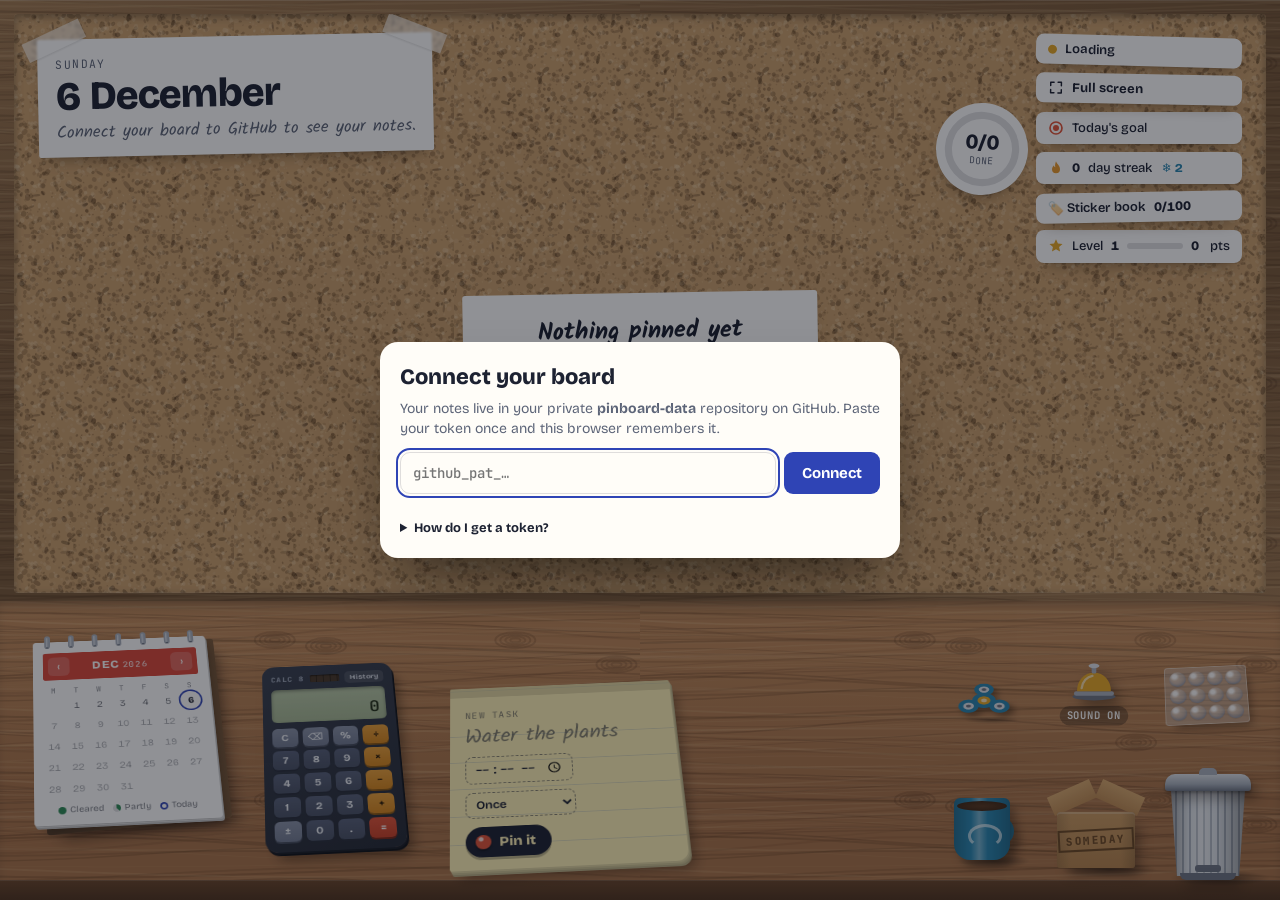
==== commit b82d3cae: "Pin board: mind map book for every note, check button to complete notes Co-Authored-By: Claude Opus " ====
--- a/pinboard/index.html
+++ b/pinboard/index.html
@@ -200,7 +200,20 @@
 .peek{font-size:13px;line-height:1.35;color:var(--note-muted);display:-webkit-box;-webkit-line-clamp:2;-webkit-box-orient:vertical;overflow:hidden;overflow-wrap:anywhere}
 .cl{align-self:flex-start;font-family:var(--f-mono);font-size:11px;padding:3px 7px;border-radius:999px;background:var(--chip);color:var(--note-ink)}
 .cl.all{background:var(--good);color:var(--surface)}
-.check{position:absolute;right:10px;bottom:8px;width:46px;height:40px;pointer-events:none}
+.check{position:absolute;right:50px;bottom:6px;width:46px;height:40px;pointer-events:none}
+.chk{position:absolute;right:10px;bottom:10px;z-index:2;appearance:none;width:34px;height:34px;padding:0;border-radius:50%;cursor:pointer;display:grid;place-items:center;
+  border:2px solid color-mix(in srgb,var(--note-ink) 35%,transparent);background:var(--chip);color:var(--note-ink);
+  transition:transform .25s cubic-bezier(.3,1.7,.5,1),background .2s,border-color .2s,box-shadow .2s}
+.chk svg{width:18px;height:18px;fill:none;stroke:currentColor;stroke-width:3;stroke-linecap:round;stroke-linejoin:round;opacity:0;transform:scale(.6);transition:opacity .15s,transform .25s cubic-bezier(.3,1.7,.5,1)}
+.chk:hover{transform:scale(1.15);border-color:var(--good);color:var(--good);box-shadow:0 0 0 5px color-mix(in srgb,var(--good) 18%,transparent)}
+.chk:hover svg{opacity:.55;transform:scale(1)}
+.chk:active{transform:scale(.88)}
+.note.done .chk{background:var(--good);border-color:var(--good);color:#fff}
+.note.done .chk svg{opacity:1;transform:scale(1)}
+.note.done .chk:hover{box-shadow:0 0 0 5px color-mix(in srgb,var(--good) 22%,transparent)}
+.note.leftopen .chk{border-style:dashed}
+body.future .chk{opacity:.4}
+.mmchip{font-size:11px;font-weight:700;padding:3px 8px;border-radius:999px;background:var(--chip);color:var(--note-ink)}
 .check path{fill:none;stroke:var(--accent);stroke-width:4.5;stroke-linecap:round;stroke-linejoin:round;stroke-dasharray:70;stroke-dashoffset:70;transition:stroke-dashoffset .4s cubic-bezier(.6,0,.2,1) .2s}
 .note.done{opacity:.8}
 .note.done .title{background-size:100% 2.5px;color:var(--note-muted)}
@@ -414,7 +427,7 @@
 .urg{position:absolute;left:10px;top:-11px;z-index:2;background:var(--pin1);color:#fff;font:800 10px var(--f-mono);letter-spacing:.14em;text-transform:uppercase;padding:3px 7px;border-radius:4px;transform:rotate(-6deg);box-shadow:0 2px 4px rgba(0,0,0,.25)}
 .note.shake{animation:shake .5s cubic-bezier(.36,.07,.19,.97)}
 @keyframes shake{10%,90%{transform:rotate(var(--tilt)) translateX(-2px)}20%,80%{transform:rotate(var(--tilt)) translateX(4px)}30%,50%,70%{transform:rotate(var(--tilt)) translateX(-6px)}40%,60%{transform:rotate(var(--tilt)) translateX(6px)}}
-.chips{display:flex;flex-wrap:wrap;gap:5px;margin-top:auto;padding-right:40px}
+.chips{display:flex;flex-wrap:wrap;gap:5px;margin-top:auto;padding-right:44px}
 .rep{font-size:11px;font-weight:700;padding:3px 8px;border-radius:999px;background:var(--chip);color:var(--note-ink)}
 .note.leftopen{opacity:.6;outline:2px dashed var(--note-muted);outline-offset:-6px;cursor:pointer}
 .note.leftopen:hover{opacity:.9}
@@ -669,6 +682,147 @@
   .desk-top>.pad{left:calc(50% - 110px);scale:.82}
 }
 @media (min-width:1366px) and (min-height:620px){.desk-top>.pad{left:calc(50% - 120px)}}
+/* ---------- Mind map book ---------- */
+:root{--mm-page:#FBF7EE;--mm-page2:#F3ECDD;--mm-ink:#2A2620;--mm-muted:#8A8172;--mm-grid:rgba(90,70,40,.10);--mm-cover:#7C2D2D;--mm-cover2:#5E1F22;--mm-sel:#2F6BFF;--mm-panel:#FFFDF8}
+@media (prefers-color-scheme: dark){:root:not([data-theme="light"]){--mm-page:#26231E;--mm-page2:#1F1C18;--mm-ink:#EFE9DD;--mm-muted:#A59C8C;--mm-grid:rgba(255,240,210,.07);--mm-cover:#5A2224;--mm-cover2:#3E1618;--mm-sel:#7EA6FF;--mm-panel:#2B2722}}
+:root[data-theme="dark"]{--mm-page:#26231E;--mm-page2:#1F1C18;--mm-ink:#EFE9DD;--mm-muted:#A59C8C;--mm-grid:rgba(255,240,210,.07);--mm-cover:#5A2224;--mm-cover2:#3E1618;--mm-sel:#7EA6FF;--mm-panel:#2B2722}
+.mm{position:fixed;inset:0;z-index:62;display:grid;place-items:center;padding:max(10px,env(safe-area-inset-top,0px)) max(10px,env(safe-area-inset-right,0px)) max(10px,env(safe-area-inset-bottom,0px)) max(10px,env(safe-area-inset-left,0px))}
+.mm-back{position:absolute;inset:0;background:rgba(12,10,8,.55);backdrop-filter:blur(2px);opacity:0;transition:opacity .35s}
+.mm.open .mm-back{opacity:1}
+.mm-book{position:relative;width:min(1260px,100%);height:min(820px,100%);perspective:2200px;transform-origin:50% 50%}
+.mm-binding{position:absolute;inset:-12px -12px -14px -12px;border-radius:18px;background:linear-gradient(135deg,var(--mm-cover),var(--mm-cover2));box-shadow:0 40px 80px -30px rgba(0,0,0,.75),inset 0 0 0 2px rgba(255,255,255,.06)}
+.mm-pages{position:absolute;inset:0;border-radius:8px;overflow:hidden;background:var(--mm-page);color:var(--mm-ink);
+  box-shadow:inset 0 0 0 1px rgba(0,0,0,.08),0 2px 0 var(--mm-page2),0 4px 0 color-mix(in srgb,var(--mm-page2) 85%,#000),0 6px 0 color-mix(in srgb,var(--mm-page2) 75%,#000)}
+.mm-pages::before{content:"";position:absolute;inset:0;pointer-events:none;
+  background:radial-gradient(circle at 1px 1px,var(--mm-grid) 1.2px,transparent 1.6px) 0 0/22px 22px}
+.mm-gutter{position:absolute;top:0;bottom:0;left:50%;width:90px;margin-left:-45px;pointer-events:none;z-index:3;
+  background:linear-gradient(90deg,transparent,rgba(60,40,20,.10) 38%,rgba(40,25,10,.28) 50%,rgba(60,40,20,.10) 62%,transparent)}
+.mm-cover{position:absolute;top:-12px;bottom:-14px;left:50%;right:-12px;z-index:20;transform-origin:0 50%;border-radius:4px 18px 18px 4px;
+  background:linear-gradient(135deg,var(--mm-cover),var(--mm-cover2));box-shadow:inset 6px 0 12px rgba(0,0,0,.35);display:grid;place-items:center;backface-visibility:hidden;pointer-events:none;opacity:0}
+.mm-cover-title{font:700 clamp(20px,3vw,34px)/1.15 var(--f-hand);color:#F6E7C8;text-align:center;padding:24px;text-shadow:0 2px 0 rgba(0,0,0,.3);border:2px solid rgba(246,231,200,.45);border-radius:6px;margin:30px;max-width:80%}
+.mm-ribbon{position:absolute;bottom:-58px;right:23%;width:22px;height:80px;z-index:-1;background:linear-gradient(90deg,#B83A3A,#D9534F,#B83A3A);clip-path:polygon(0 0,100% 0,100% 100%,50% 82%,0 100%);box-shadow:0 2px 3px rgba(0,0,0,.3);pointer-events:none}
+
+.mm-head{position:absolute;left:0;right:0;top:0;z-index:8;display:flex;align-items:flex-start;justify-content:space-between;gap:12px;padding:14px 16px 0 22px;pointer-events:none}
+.mm-head>*{pointer-events:auto}
+.mm-titlebox{min-width:0;max-width:30%}
+.mm-kicker{display:block;font:700 10.5px var(--f-mono);letter-spacing:.16em;text-transform:uppercase;color:var(--mm-muted)}
+.mm-title{display:block;font:700 22px/1.15 var(--f-hand);color:var(--mm-ink);overflow:hidden;text-overflow:ellipsis;white-space:nowrap}
+.mm-ro{display:inline-block;margin-top:4px;font:700 11px var(--f-mono);color:var(--danger);letter-spacing:.06em}
+.mm-tools{display:flex;flex-wrap:wrap;justify-content:center;gap:2px;padding:5px;border-radius:14px;background:color-mix(in srgb,var(--mm-panel) 92%,transparent);
+  box-shadow:0 6px 18px -8px rgba(0,0,0,.35),0 0 0 1px rgba(0,0,0,.06)}
+.mm-tb{appearance:none;border:0;background:transparent;color:var(--mm-ink);height:34px;min-width:34px;padding:0 8px;border-radius:9px;cursor:pointer;display:inline-flex;align-items:center;justify-content:center;gap:6px;
+  font:600 12.5px var(--f-display);transition:background .12s,transform .15s}
+.mm-tb:hover{background:color-mix(in srgb,var(--mm-sel) 12%,transparent);transform:translateY(-1px)}
+.mm-tb:active{transform:scale(.92)}
+.mm-tb:disabled{opacity:.35;pointer-events:none}
+.mm-tb.on{background:var(--mm-ink);color:var(--mm-page)}
+.mm-tb svg{width:18px;height:18px;fill:none;stroke:currentColor;stroke-width:1.9;stroke-linecap:round;stroke-linejoin:round}
+.mm-tb .lbl{display:none}
+@media (min-width:1100px){.mm-tb .lbl{display:inline}}
+.mm-sep{width:1px;align-self:stretch;margin:6px 3px;background:color-mix(in srgb,var(--mm-ink) 15%,transparent)}
+.mm-close{appearance:none;border:0;background:var(--mm-ink);color:var(--mm-page);border-radius:999px;padding:8px 16px;font:700 13px var(--f-display);cursor:pointer;transition:transform .2s cubic-bezier(.3,1.6,.5,1)}
+.mm-close:hover{transform:scale(1.06)}
+
+.mm-stage{position:absolute;inset:0;overflow:hidden;cursor:grab;touch-action:none;outline:none;z-index:2}
+.mm-stage.panning{cursor:grabbing}
+.mm-world{position:absolute;left:0;top:0;width:20000px;height:1px;transform-origin:0 0;will-change:transform}
+.mm-edges{position:absolute;left:0;top:0;width:1px;height:1px;overflow:visible;pointer-events:none}
+.mm-edges path{fill:none;stroke-linecap:round}
+.mmn{position:absolute;left:0;top:0;max-width:300px;cursor:pointer;user-select:none;-webkit-user-select:none;display:flex;align-items:center;gap:6px;white-space:pre-wrap;overflow-wrap:anywhere;
+  font:500 14px/1.35 var(--f-display);color:var(--mm-ink);border-radius:6px;padding:4px 6px 5px;transition:box-shadow .15s,background-color .2s,color .2s}
+.mmn.d0{background:var(--mm-ink);color:var(--mm-page);font-size:19px;font-weight:800;padding:11px 20px;border-radius:14px;box-shadow:0 6px 14px -8px rgba(0,0,0,.5)}
+.mmn.d1{background:var(--br);color:#fff;font-size:15px;font-weight:700;padding:7px 14px;border-radius:10px;box-shadow:0 4px 10px -6px rgba(0,0,0,.45)}
+.mmn.dn{border-bottom:2.5px solid var(--br);border-radius:6px 6px 0 0}
+.mmn.bold .mmn-t{font-weight:800}
+.mmn:hover{box-shadow:0 0 0 2px color-mix(in srgb,var(--mm-sel) 35%,transparent)}
+.mmn.sel{box-shadow:0 0 0 2.5px var(--mm-sel),0 0 0 6px color-mix(in srgb,var(--mm-sel) 20%,transparent)}
+.mmn.drop-child{box-shadow:0 0 0 3px var(--good),0 0 0 8px color-mix(in srgb,var(--good) 25%,transparent)}
+.mmn.dragging{opacity:.3}
+.mmn.flash{animation:mmflash .5s ease}
+@keyframes mmflash{40%{filter:brightness(1.25);scale:1.06}}
+.mmn-t{min-width:1ch;outline:none}
+.mmn-t[contenteditable="true"],.mmn-t[contenteditable="plaintext-only"]{cursor:text;user-select:text;-webkit-user-select:text}
+.mmn.editing{box-shadow:0 0 0 2.5px var(--mm-sel),0 0 0 6px color-mix(in srgb,var(--mm-sel) 22%,transparent);cursor:text}
+.mmn-ic{display:inline-flex;gap:3px;align-items:center}
+.mmn-ic:empty{display:none}
+.mi-p{display:inline-grid;place-items:center;width:18px;height:18px;border-radius:50%;color:#fff;font:800 10.5px var(--f-display);flex:none}
+.mi-p.p1{background:#E2553A}.mi-p.p2{background:#E99B2F}.mi-p.p3{background:#2A86B0}
+.mi-g{width:17px;height:17px;flex:none}
+.mi-e{font-size:15px;line-height:1}
+.mmn-meta{display:inline-flex;gap:3px;font-size:13px}
+.mmn-meta:empty{display:none}
+.mmn-meta a,.mmn-meta span{cursor:pointer;text-decoration:none;opacity:.85}
+.mmn-meta a:hover,.mmn-meta span:hover{opacity:1;transform:scale(1.15)}
+.mmn-tog{position:absolute;top:50%;right:-24px;margin-top:-9px;width:18px;height:18px;padding:0;border-radius:50%;border:1.5px solid var(--br);background:var(--mm-page);color:var(--mm-ink);
+  font:800 10px/1 var(--f-display);cursor:pointer;display:grid;place-items:center;opacity:0;transition:opacity .15s,transform .2s cubic-bezier(.3,1.7,.5,1)}
+.mmn.dn .mmn-tog{top:auto;bottom:-10px;margin-top:0}
+.mmn:hover .mmn-tog,.mmn.sel .mmn-tog,.mmn.col .mmn-tog{opacity:1}
+.mmn-tog:hover{transform:scale(1.2)}
+.mmn.col .mmn-tog{background:var(--br);color:#fff}
+.mm-add{position:absolute;left:0;top:0;width:24px;height:24px;border-radius:50%;border:0;padding:0;background:var(--mm-sel);color:#fff;font:700 18px/1 var(--f-display);cursor:pointer;display:grid;place-items:center;
+  box-shadow:0 3px 8px -2px rgba(0,0,0,.35);transition:transform .2s cubic-bezier(.3,1.7,.5,1);z-index:2}
+.mm-add:hover{transform:scale(1.2)}
+.mm-ghost{position:fixed;z-index:70;pointer-events:none;opacity:.9;transform-origin:0 0;rotate:-2deg;box-shadow:0 18px 30px -12px rgba(0,0,0,.5)}
+.mm-dropline{position:fixed;z-index:69;height:4px;border-radius:4px;background:var(--good);pointer-events:none;box-shadow:0 0 0 3px color-mix(in srgb,var(--good) 25%,transparent)}
+
+.mm-zoom{position:absolute;right:16px;bottom:14px;z-index:8;display:flex;align-items:center;gap:2px;padding:4px;border-radius:12px;background:color-mix(in srgb,var(--mm-panel) 92%,transparent);box-shadow:0 6px 18px -8px rgba(0,0,0,.35),0 0 0 1px rgba(0,0,0,.06)}
+.mm-zoom output{min-width:46px;text-align:center;font:600 12px var(--f-mono);color:var(--mm-ink);cursor:pointer}
+.mm-hint{position:absolute;left:22px;bottom:16px;z-index:8;font-size:12px;color:var(--mm-muted);max-width:min(560px,60%);line-height:1.5;pointer-events:none;transition:opacity .6s}
+.mm-hint kbd{font:600 10.5px var(--f-mono);background:color-mix(in srgb,var(--mm-ink) 9%,transparent);border-radius:4px;padding:1px 5px;color:var(--mm-ink)}
+
+.mm-panel{position:absolute;top:66px;right:16px;bottom:64px;z-index:9;width:250px;overflow:auto;padding:14px;border-radius:14px;background:var(--mm-panel);color:var(--mm-ink);
+  box-shadow:0 18px 40px -14px rgba(0,0,0,.45),0 0 0 1px rgba(0,0,0,.06);display:flex;flex-direction:column;gap:12px;animation:mmpanel .3s cubic-bezier(.2,1.2,.3,1)}
+@keyframes mmpanel{from{transform:translateX(30px);opacity:0}}
+.mm-panel h4{margin:0;font:700 10.5px var(--f-mono);letter-spacing:.14em;text-transform:uppercase;color:var(--mm-muted)}
+.mm-panel .none{color:var(--mm-muted);font-size:13px}
+.mm-sw{display:flex;flex-wrap:wrap;gap:6px}
+.mm-sw button{appearance:none;width:26px;height:26px;border-radius:50%;border:2px solid transparent;padding:0;cursor:pointer;background:var(--c);transition:transform .2s cubic-bezier(.3,1.7,.5,1)}
+.mm-sw button:hover{transform:scale(1.18)}
+.mm-sw button.on{box-shadow:0 0 0 2px var(--mm-panel),0 0 0 4px var(--mm-ink)}
+.mm-sw .auto{background:conic-gradient(#E2553A,#E99B2F,#3A8E59,#2A86B0,#8B58CF,#E2553A);}
+.mm-ics{display:grid;grid-template-columns:repeat(6,1fr);gap:4px}
+.mm-ics button{appearance:none;border:0;height:32px;border-radius:8px;background:color-mix(in srgb,var(--mm-ink) 6%,transparent);cursor:pointer;display:grid;place-items:center;font-size:16px;transition:transform .15s,background .15s}
+.mm-ics button:hover{transform:scale(1.1)}
+.mm-ics button.on{background:color-mix(in srgb,var(--mm-sel) 25%,transparent);box-shadow:inset 0 0 0 2px var(--mm-sel)}
+.mm-row{display:flex;gap:6px}
+.mm-panel input,.mm-panel textarea{width:100%;min-width:0;border:1.5px solid color-mix(in srgb,var(--mm-ink) 18%,transparent);background:transparent;color:var(--mm-ink);border-radius:8px;padding:7px 9px;font:500 13px var(--f-display)}
+.mm-panel textarea{min-height:84px;resize:vertical}
+.mm-panel .tgl{appearance:none;border:1.5px solid var(--mm-ink);background:transparent;color:var(--mm-ink);border-radius:8px;padding:6px 12px;font:800 13px var(--f-display);cursor:pointer}
+.mm-panel .tgl.on{background:var(--mm-ink);color:var(--mm-page)}
+
+.mm-outline{position:absolute;inset:66px 0 0 0;z-index:7;overflow:auto;padding:12px max(24px,8%) 80px}
+.mm-outline .ol-row{position:relative;display:flex;align-items:flex-start;gap:8px;padding:3px 0}
+.mm-outline .ol-dot{width:7px;height:7px;border-radius:50%;margin-top:.62em;flex:none;background:var(--br,var(--mm-ink))}
+.mm-outline .ol-t{flex:1;min-width:0;outline:none;font:500 15px/1.5 var(--f-display);white-space:pre-wrap;overflow-wrap:anywhere;border-radius:4px;padding:0 4px}
+.mm-outline .ol-t:focus{background:color-mix(in srgb,var(--mm-sel) 10%,transparent)}
+.mm-outline .ol-row.d0 .ol-t{font-size:22px;font-weight:800}
+.mm-outline .ol-row.d1 .ol-t{font-weight:700}
+.mm-outline .ol-help{color:var(--mm-muted);font-size:12px;margin:0 0 12px}
+
+.mm-ctx{position:fixed;z-index:75;min-width:210px;background:var(--mm-panel);color:var(--mm-ink);border-radius:12px;padding:6px;box-shadow:0 18px 40px -10px rgba(0,0,0,.5),0 0 0 1px rgba(0,0,0,.08);animation:mmctx .18s cubic-bezier(.3,1.5,.5,1)}
+@keyframes mmctx{from{transform:scale(.9);opacity:0}}
+.mm-ctx button{appearance:none;border:0;background:transparent;color:inherit;width:100%;display:flex;justify-content:space-between;gap:14px;padding:8px 10px;border-radius:8px;font:600 13.5px var(--f-display);cursor:pointer;text-align:left}
+.mm-ctx button:hover{background:color-mix(in srgb,var(--mm-sel) 12%,transparent)}
+.mm-ctx button:disabled{opacity:.35;pointer-events:none}
+.mm-ctx kbd{font:500 11px var(--f-mono);color:var(--mm-muted)}
+.mm-ctx hr{border:0;border-top:1px solid color-mix(in srgb,var(--mm-ink) 12%,transparent);margin:4px 2px}
+.mm-ctx .danger{color:var(--danger)}
+.mm-menu2{position:absolute;z-index:12}
+
+@media (max-width:760px){
+  .mm{padding:0}
+  .mm-book{width:100%;height:100%}
+  .mm-binding,.mm-gutter,.mm-ribbon,.mm-cover{display:none}
+  .mm-pages{border-radius:0}
+  .mm-head{flex-wrap:wrap;padding:calc(10px + env(safe-area-inset-top,0px)) 10px 0 14px}
+  .mm-titlebox{max-width:60%;order:1}
+  .mm-close{order:2}
+  .mm-tools{order:3;flex-basis:100%;justify-content:flex-start;overflow-x:auto;flex-wrap:nowrap}
+  .mm-panel{left:10px;right:10px;width:auto;top:auto;bottom:70px;max-height:55%}
+  .mm-hint{display:none}
+  .mm-outline{inset:118px 0 0 0}
+}
+@media (prefers-reduced-motion:reduce){.mm-cover{display:none}}
 
 .synctag{appearance:none;border:0;cursor:pointer;font:600 13px var(--f-display);transform:rotate(.8deg)}
 .syncdot{width:9px;height:9px;border-radius:50%;background:var(--good);display:inline-block;flex:none}
@@ -1035,6 +1189,55 @@
     </div>
   </div>
 </aside>
+<div class="mm" id="mm" hidden role="dialog" aria-modal="true" aria-label="Mind map">
+  <div class="mm-back" id="mm-back"></div>
+  <div class="mm-book" id="mm-book">
+    <div class="mm-binding"></div>
+    <div class="mm-pages" id="mm-pages">
+      <div class="mm-stage" id="mm-stage" tabindex="0" aria-label="Mind map canvas">
+        <div class="mm-world" id="mm-world">
+          <svg class="mm-edges" id="mm-edges" aria-hidden="true"></svg>
+          <div id="mm-nodes"></div>
+          <button class="mm-add" id="mm-add" type="button" title="Add an idea (Tab)" aria-label="Add a child idea" hidden>+</button>
+        </div>
+      </div>
+      <div class="mm-gutter"></div>
+      <div class="mm-head">
+        <div class="mm-titlebox"><span class="mm-kicker">Mind map</span><span class="mm-title" id="mm-title">Idea</span><span class="mm-ro" id="mm-ro" hidden>READ ONLY · FROZEN DAY</span></div>
+        <div class="mm-tools" id="mm-tools" role="toolbar" aria-label="Mind map tools">
+          <button class="mm-tb" data-a="undo" title="Undo (Ctrl+Z)"><svg viewBox="0 0 24 24"><path d="M9 14 4 9l5-5"/><path d="M4 9h11a5 5 0 0 1 0 10h-3"/></svg></button>
+          <button class="mm-tb" data-a="redo" title="Redo (Ctrl+Y)"><svg viewBox="0 0 24 24"><path d="m15 14 5-5-5-5"/><path d="M20 9H9a5 5 0 0 0 0 10h3"/></svg></button>
+          <span class="mm-sep"></span>
+          <button class="mm-tb" data-a="child" title="Add child idea (Tab)"><svg viewBox="0 0 24 24"><rect x="2.5" y="9" width="7" height="6" rx="1.5"/><path d="M9.5 12h3.5"/><path d="M17.5 9v6M14.5 12h6"/></svg><span class="lbl">Child</span></button>
+          <button class="mm-tb" data-a="sibling" title="Add sibling idea (Enter)"><svg viewBox="0 0 24 24"><rect x="6" y="2.5" width="12" height="6" rx="1.5"/><path d="M12 8.5v4"/><path d="M12 15v6M9 18h6"/></svg><span class="lbl">Sibling</span></button>
+          <button class="mm-tb" data-a="parent" title="Add parent idea (Shift+Tab)"><svg viewBox="0 0 24 24"><rect x="14.5" y="9" width="7" height="6" rx="1.5"/><path d="M11 12h3.5"/><path d="M6.5 9v6M3.5 12h6"/></svg><span class="lbl">Parent</span></button>
+          <button class="mm-tb" data-a="delete" title="Delete idea (Delete)"><svg viewBox="0 0 24 24"><path d="M4 7h16M9 7V4h6v3M6 7l1 13h10l1-13"/></svg></button>
+          <span class="mm-sep"></span>
+          <button class="mm-tb" data-a="collapse" title="Fold or unfold branch (Ctrl+/)"><svg viewBox="0 0 24 24"><circle cx="12" cy="12" r="8.5"/><path d="M8 12h8"/></svg></button>
+          <button class="mm-tb" data-a="foldall" title="Fold every branch"><svg viewBox="0 0 24 24"><path d="M7 4l5 5 5-5M7 20l5-5 5 5"/></svg></button>
+          <button class="mm-tb" data-a="unfoldall" title="Unfold everything"><svg viewBox="0 0 24 24"><path d="M7 9l5-5 5 5M7 15l5 5 5-5"/></svg></button>
+          <span class="mm-sep"></span>
+          <button class="mm-tb" data-a="style" title="Style: colour, icons, note, link"><svg viewBox="0 0 24 24"><path d="M12 3a9 9 0 1 0 0 18c1.2 0 2-.8 2-1.8 0-1.3-1-1.6-1-2.7 0-1 .8-1.5 1.8-1.5H17a4 4 0 0 0 4-4C21 6.6 17 3 12 3z"/><circle cx="7.5" cy="11" r="1.2"/><circle cx="10.5" cy="7" r="1.2"/><circle cx="15" cy="7.5" r="1.2"/></svg><span class="lbl">Style</span></button>
+          <button class="mm-tb" data-a="outline" title="Outline view"><svg viewBox="0 0 24 24"><path d="M9 6h11M13 12h7M13 18h7"/><circle cx="4.5" cy="6" r="1.3"/><circle cx="8.5" cy="12" r="1.3"/><circle cx="8.5" cy="18" r="1.3"/></svg><span class="lbl">Outline</span></button>
+          <button class="mm-tb" data-a="export" title="Save or copy the map"><svg viewBox="0 0 24 24"><path d="M12 4v11M7 10l5 5 5-5"/><path d="M4 18v2h16v-2"/></svg><span class="lbl">Export</span></button>
+        </div>
+        <button class="mm-close" id="mm-close" type="button">Close</button>
+      </div>
+      <div class="mm-zoom">
+        <button class="mm-tb" data-a="zoomout" title="Zoom out (Ctrl+-)"><svg viewBox="0 0 24 24"><path d="M6 12h12"/></svg></button>
+        <output id="mm-zoomv" title="Fit the whole map (Ctrl+0)">100%</output>
+        <button class="mm-tb" data-a="zoomin" title="Zoom in (Ctrl+=)"><svg viewBox="0 0 24 24"><path d="M6 12h12M12 6v12"/></svg></button>
+        <button class="mm-tb" data-a="fit" title="Fit the whole map (Ctrl+0)"><svg viewBox="0 0 24 24"><path d="M4 9V4h5M20 9V4h-5M4 15v5h5M20 15v5h-5"/></svg></button>
+      </div>
+      <div class="mm-hint" id="mm-hint"><kbd>Tab</kbd> child · <kbd>Enter</kbd> sibling · <kbd>Del</kbd> delete · double click or just type to edit · drag ideas to move them · drag the paper to pan · <kbd>Ctrl</kbd>+scroll to zoom · right click for more</div>
+      <div class="mm-panel" id="mm-panel" hidden></div>
+      <div class="mm-outline" id="mm-outline" hidden></div>
+    </div>
+    <div class="mm-ribbon"></div>
+    <div class="mm-cover" id="mm-cover"><span class="mm-cover-title" id="mm-cover-title"></span></div>
+  </div>
+  <div class="mm-ctx" id="mm-ctx" hidden role="menu"></div>
+</div>
 <div class="menu" id="menu" role="menu" hidden></div>
 
 <div class="selbar" id="selbar" hidden>
@@ -1449,14 +1652,15 @@
 
   function makeNote(t){
     const el=document.createElement('article');
-    el.className='note';el.tabIndex=0;el.setAttribute('role','checkbox');el.dataset.id=t.id;
+    el.className='note';el.tabIndex=0;el.setAttribute('role','button');el.dataset.id=t.id;
     el.style.setProperty('--tilt',(((hash(t.id)%50)/10)-2.5).toFixed(1)+'deg');
     el.innerHTML='<span class="dust" aria-hidden="true"></span><span class="pin"></span><span class="pick" aria-hidden="true"></span>'+
       '<div class="tools"><button class="tool open" type="button" aria-label="Open notes and colours">'+ICON_PEN+'</button>'+
       '<button class="tool more" type="button" aria-label="More options" aria-haspopup="menu">'+ICON_DOTS+'</button></div>'+
       '<span class="urg" hidden>Urgent</span><span class="time"></span><span class="title"></span><span class="peek" hidden></span>'+
-      '<span class="chips"><span class="cl" hidden></span><span class="rep" hidden></span><span class="sched" hidden></span></span>'+
-      '<svg class="check" viewBox="0 0 46 40" aria-hidden="true"><path d="M5 22 C10 26 14 30 17 34 C23 22 31 12 42 5"/></svg>';
+      '<span class="chips"><span class="mmchip" hidden></span><span class="cl" hidden></span><span class="rep" hidden></span><span class="sched" hidden></span></span>'+
+      '<svg class="check" viewBox="0 0 46 40" aria-hidden="true"><path d="M5 22 C10 26 14 30 17 34 C23 22 31 12 42 5"/></svg>'+
+      '<button class="chk" type="button" role="checkbox" aria-checked="false" aria-label="Mark as done"><svg viewBox="0 0 24 24" aria-hidden="true"><path d="M5 12.5l4.2 4.2L19 7"/></svg></button>';
     el.addEventListener('click',e=>{
       if(suppressClick){suppressClick=false;return}
       const id=el.dataset.id;
@@ -1464,12 +1668,16 @@
       if(e.target.closest('.open')){openSheet(id);return}
       if(e.target.closest('.tools'))return;
       if(selecting){toggleSelect(id);return}
-      if(mode()==='past'){const t=tasks.find(x=>x.id===id);if(t&&leftOpen(t,viewDate)&&!doneOnDay(t,viewDate))lateTick(id,viewDate);else frozen();return}
-      toggle(id);
+      if(e.target.closest('.chk')){
+        if(mode()==='past'){const t=tasks.find(x=>x.id===id);if(t&&leftOpen(t,viewDate)&&!doneOnDay(t,viewDate))lateTick(id,viewDate);else frozen();return}
+        toggle(id);return;
+      }
+      openMap(id);
     });
     el.addEventListener('keydown',e=>{
       if(e.target!==el) return;
-      if(e.key===' '||e.key==='Enter'){e.preventDefault();el.click()}
+      if(e.key==='Enter'){e.preventDefault();openMap(el.dataset.id)}
+      if(e.key===' '){e.preventDefault();el.querySelector('.chk').click()}
       const dir=e.altKey?{ArrowLeft:-1,ArrowUp:-1,ArrowRight:1,ArrowDown:1}[e.key]:0;
       if(dir){e.preventDefault();nudge(el,dir);el.focus()}
     });
@@ -1520,6 +1728,8 @@
       else {done=isDone(t);
         if(!done&&t.startOn&&t.startOn<TODAY){age=diffDays(t.startOn,TODAY);sTxt=(isRep(t)?'Due since ':'Open since ')+shortDay(t.startOn)}}
       el.classList.toggle('done',done);
+      const ck=el.querySelector('.chk'); ck.setAttribute('aria-checked',String(done)); ck.setAttribute('aria-label',done?'Done. Tap to undo':'Mark as done');
+      const mc=el.querySelector('.mmchip'), nNodes=mapCount(t.map); mc.hidden=!nNodes; mc.textContent='🧠 '+nNodes;
       el.classList.toggle('carry',carry);
       el.classList.toggle('leftopen',left);
       el.classList.toggle('dusty',!isRep(t)&&age>=5);
@@ -1527,8 +1737,7 @@
       el.classList.toggle('picked',selecting&&selected.has(t.id));
       if(!isRep(t)&&age>=5) sTxt='Open '+age+' days. Someday box?';
       const ch=el.querySelector('.sched'); ch.hidden=!sTxt; ch.textContent=sTxt;
-      el.setAttribute('aria-checked',String(done));
-      el.setAttribute('aria-label',(t.urgent?'Urgent. ':'')+(t.title||'Untitled')+', '+fmtTime(t.time));
+      el.setAttribute('aria-label',(t.urgent?'Urgent. ':'')+(t.title||'Untitled')+', '+fmtTime(t.time)+(done?', done':'')+'. Opens its mind map');
       if(M==='today'&&!firstPaint&&done&&prevDone.get(t.id)===false){el.classList.remove('pop');void el.offsetWidth;el.classList.add('pop')}
       prevDone.set(t.id,done);
       if(fresh&&arriveIds.has(t.id)){arriveIds.delete(t.id);el.classList.add('arrive');setTimeout(()=>play('pin'),380);setTimeout(()=>el.classList.remove('arrive'),800)}
@@ -2032,11 +2241,13 @@
     if(M==='past'){
       if(leftOpen(t,viewDate)&&!doneOnDay(t,viewDate)) items.push(['✅','Mark done on this day',()=>lateTick(id,viewDate)]);
       items.push(['✏️','Open notes',()=>openSheet(id)]);
+      items.push(['🧠','Open mind map',()=>openMap(id)]);
     } else {
       items.push([t.urgent?'🧯':'🔥',t.urgent?'Not urgent anymore':'Mark as urgent',()=>setUrgent(id,!t.urgent)]);
       items.push(['🔁',isRep(t)?'Change repeat':'Repeat',()=>openSheet(id,'repeat')]);
       if(isRep(t)) items.push(['🛑',t.repeat.until?'Change when it stops':'Stop repeating after a date',()=>openSheet(id,'end')]);
       items.push(['✏️','Open notes and colours',()=>openSheet(id)]);
+      items.push(['🧠','Open mind map',()=>openMap(id)]);
       if(M==='future') items.push(['📌','Move back to today',()=>moveTo(id,TODAY)]);
       else items.push(['⏭️','Move to tomorrow',()=>moveTo(id,addDays(TODAY,1))]);
       items.push(['📦','Put in the someday box',()=>toSomeday(id)]);
@@ -2132,7 +2343,7 @@
   let drag=null, suppressClick=false, pendingRender=false;
   function pointerDown(e,el){
     if(e.button!==0||!db||mode()==='past') return;
-    if(e.target.closest('.tools')) return;
+    if(e.target.closest('.tools')||e.target.closest('.chk')) return;
     const touch=e.pointerType!=='mouse';
     drag={el,id:el.dataset.id,sx:e.clientX,sy:e.clientY,active:false,pid:e.pointerId,touch,ready:!touch};
     if(touch) drag.hold=setTimeout(()=>{if(drag&&!drag.active){drag.ready=true;buzz(25);el.classList.add('holding')}},380);
@@ -2428,7 +2639,7 @@
     const el=els.get(id); if(el) el.focus({preventScroll:true});
   }
   $('ed-close').onclick=()=>{play('soft');closeSheet()}; scrim.onclick=closeSheet;
-  document.addEventListener('keydown',e=>{if(e.key==='Escape'&&openId){e.preventDefault();closeSheet()}});
+  document.addEventListener('keydown',e=>{if(e.key==='Escape'&&openId&&!MM.open){e.preventDefault();closeSheet()}});
   function pickColor(field,i,btn){
     if(!current()||mode()==='past') return;
     btn.classList.remove('boing'); void btn.offsetWidth; btn.classList.add('boing');
@@ -2553,6 +2764,594 @@
     saveNotes();
   });
   editor.addEventListener('keyup',e=>{if(e.key!=='Enter')return;const li=inside('ul.checks>li');if(li&&!li.textContent.trim())li.removeAttribute('data-checked')});
+
+  /* ---------- mind map book ---------- */
+  const MMC=['#E2553A','#2A86B0','#E99B2F','#3A8E59','#8B58CF','#D2457F','#1F9E9A','#7A8B2E'];
+  const MM_ICONS=[['p1','Priority 1'],['p2','Priority 2'],['p3','Priority 3'],['g25','25% done'],['g50','Half done'],['g75','75% done'],['g100','Finished'],
+    ['star','⭐'],['flag','🚩'],['idea','💡'],['q','❓'],['warn','⚠️'],['ok','✅'],['heart','❤️'],['fire','🔥'],['pin','📌'],['clock','⏰'],['money','💰'],['book','📚'],['home','🏠'],['phone','📞'],['cart','🛒'],['rocket','🚀'],['x','❌']];
+  const MM_EMO={star:'⭐',flag:'🚩',idea:'💡',q:'❓',warn:'⚠️',ok:'✅',heart:'❤️',fire:'🔥',pin:'📌',clock:'⏰',money:'💰',book:'📚',home:'🏠',phone:'📞',cart:'🛒',rocket:'🚀',x:'❌'};
+  function mapCount(m){if(!m||!m.r)return 0;let n=0;(function w(x){n++;(x.c||[]).forEach(w)})(m.r);return n-1}
+  const MM={open:false,id:null,root:null,sel:null,edit:null,undo:[],redo:[],v:{x:0,y:0,k:1},pos:new Map(),meta:new Map(),els:new Map(),clip:null,ro:false,saveT:null,tween:null,panel:false,outline:false};
+  let mmSeq=0, mmHintT=null; const mmSize=()=>({width:mmStage.clientWidth,height:mmStage.clientHeight}); const mmId=()=>'n'+Date.now().toString(36).slice(-5)+(mmSeq++).toString(36)+Math.random().toString(36).slice(2,4);
+  const mmStage=$('mm-stage'), mmWorld=$('mm-world'), mmNodes=$('mm-nodes'), mmEdges=$('mm-edges'), mmAddBtn=$('mm-add');
+  const mmClone=o=>JSON.parse(JSON.stringify(o));
+  function mmWalk(n,f,p=null,d=0){f(n,p,d);(n.c||[]).forEach(c=>mmWalk(c,f,n,d+1))}
+  function mmFind(id){let r=null;mmWalk(MM.root,(n,p,d)=>{if(n.id===id)r={n,p,d}});return r}
+  function mmInSub(a,b){const f=mmFind(a);let hit=false;if(f)mmWalk(f.n,n=>{if(n.id===b)hit=true});return hit}
+
+  /* open and close the book */
+  function openMap(id){
+    const t=tasks.find(x=>x.id===id); if(!t) return;
+    MM.id=id; MM.ro=mode()==='past';
+    MM.root=t.map&&t.map.r?mmClone(t.map.r):{id:'root',t:t.title||'Central idea',c:[]};
+    MM.undo=[]; MM.redo=[]; MM.sel=MM.root.id; MM.edit=null; MM.pos=new Map(); MM.els.forEach(e=>e.remove()); MM.els=new Map();
+    $('mm-title').textContent=t.title||'Untitled'; $('mm-cover-title').textContent=t.title||'Untitled'; $('mm-ro').hidden=!MM.ro;
+    $('mm-tools').querySelectorAll('[data-a]').forEach(b=>{if(!['outline','export'].includes(b.dataset.a))b.disabled=MM.ro});
+    MM.panel=false; $('mm-panel').hidden=true; MM.outline=false; $('mm-outline').hidden=true; mmStage.hidden=false; mmSyncToolbar();
+    const m=$('mm'); m.hidden=false; MM.open=true; document.body.classList.add('locked');
+    void m.offsetWidth; m.classList.add('open');
+    mmRender(false);
+    requestAnimationFrame(()=>{ if(mapCount({r:MM.root})) mmFit(false); else mmCenterRoot(); mmApplyView(); });
+    mmOpenAnim(id); play('flip');
+    $('mm-hint').style.opacity=1; clearTimeout(mmHintT); mmHintT=setTimeout(()=>{$('mm-hint').style.opacity=.35},9000);
+    setTimeout(()=>mmStage.focus({preventScroll:true}),300);
+  }
+  function mmOpenAnim(id){
+    if(reduced) return;
+    const book=$('mm-book'), el=els.get(id), cover=$('mm-cover'), pages=$('mm-pages');
+    const br=book.getBoundingClientRect();
+    if(el&&innerWidth>760){
+      const r=el.getBoundingClientRect(), s=Math.max(.12,r.width/(br.width/2));
+      book.animate([{transform:'translate('+(r.left-(br.left+br.width/2))+'px,'+(r.top-br.top)+'px) scale('+s+')',opacity:.6},{transform:'none',opacity:1}],{duration:420,easing:'cubic-bezier(.2,.9,.25,1)'});
+      cover.animate([{transform:'rotateY(0deg)',opacity:1},{transform:'rotateY(0deg)',opacity:1,offset:.42},{transform:'rotateY(-178deg)',opacity:1,offset:.92},{transform:'rotateY(-180deg)',opacity:0}],{duration:950,easing:'cubic-bezier(.45,.05,.3,1)',fill:'forwards'});
+      pages.animate([{clipPath:'inset(0 0 0 50%)'},{clipPath:'inset(0 0 0 50%)',offset:.42},{clipPath:'inset(0 0 0 0)'}],{duration:950,easing:'cubic-bezier(.45,.05,.3,1)'});
+      setTimeout(()=>play('flip'),420);
+    } else {
+      book.animate([{transform:'translateY(40px) scale(.96)',opacity:0},{transform:'none',opacity:1}],{duration:320,easing:'cubic-bezier(.2,.9,.25,1)'});
+    }
+  }
+  function closeMap(){
+    if(!MM.open) return;
+    mmCommitEdit(); mmFlush(); mmHideCtx();
+    const m=$('mm'), book=$('mm-book');
+    MM.open=false; m.classList.remove('open'); document.body.classList.remove('locked'); play('soft');
+    const done=()=>{if(MM.open)return;m.hidden=true;$('mm-cover').getAnimations().forEach(a=>a.cancel());book.getAnimations().forEach(a=>a.cancel())};
+    if(reduced) done(); else {book.animate([{transform:'none',opacity:1},{transform:'translateY(30px) scale(.94)',opacity:0}],{duration:260,easing:'ease-in',fill:'forwards'}).onfinish=done;setTimeout(done,330)}
+    const el=els.get(MM.id); if(el) el.focus({preventScroll:true});
+  }
+  $('mm-close').onclick=closeMap; $('mm-back').onclick=closeMap;
+
+  /* saving */
+  function mmSave(){
+    if(MM.ro) return;
+    const id=MM.id, map={v:1,r:mmClone(MM.root)};
+    local(id,{map}); const el=els.get(id); if(el){const mc=el.querySelector('.mmchip'),n=mapCount(map);mc.hidden=!n;mc.textContent='🧠 '+n}
+    clearTimeout(MM.saveT); MM.saveT=setTimeout(()=>{MM.saveT=null;write(id,{map}).catch(()=>toast('Could not save the mind map. It will retry.'))},700);
+  }
+  function mmFlush(){if(MM.saveT){clearTimeout(MM.saveT);MM.saveT=null;const t=tasks.find(x=>x.id===MM.id);if(t&&t.map)write(MM.id,{map:t.map}).catch(()=>{})}}
+  function mmChange(fn,anim=true){
+    if(MM.ro){toast('This day is frozen, so its mind map is read only.');return false}
+    MM.undo.push(JSON.stringify(MM.root)); if(MM.undo.length>150) MM.undo.shift(); MM.redo=[];
+    fn(); mmRender(anim); mmSave(); mmSyncToolbar(); if(MM.outline) mmRenderOutline(); if(MM.panel) mmRenderPanel(); return true;
+  }
+  function mmUndo(){if(!MM.undo.length)return;MM.redo.push(JSON.stringify(MM.root));MM.root=JSON.parse(MM.undo.pop());if(!mmFind(MM.sel))MM.sel=MM.root.id;mmRender(true);mmSave();mmSyncToolbar();if(MM.outline)mmRenderOutline();if(MM.panel)mmRenderPanel();play('soft')}
+  function mmRedo(){if(!MM.redo.length)return;MM.undo.push(JSON.stringify(MM.root));MM.root=JSON.parse(MM.redo.pop());if(!mmFind(MM.sel))MM.sel=MM.root.id;mmRender(true);mmSave();mmSyncToolbar();if(MM.outline)mmRenderOutline();if(MM.panel)mmRenderPanel();play('soft')}
+  function mmSyncToolbar(){
+    const q=a=>$('mm-tools').querySelector('[data-a="'+a+'"]');
+    q('undo').disabled=MM.ro||!MM.undo.length; q('redo').disabled=MM.ro||!MM.redo.length;
+    const isRoot=MM.sel===MM.root.id; q('sibling').disabled=MM.ro; q('parent').disabled=MM.ro||isRoot; q('delete').disabled=MM.ro||isRoot;
+    q('style').classList.toggle('on',MM.panel); q('outline').classList.toggle('on',MM.outline);
+  }
+
+  /* drawing nodes */
+  function mmIcons(n){
+    return (n.ic||[]).map(k=>{
+      if(/^p\d$/.test(k)) return '<span class="mi-p '+k+'">'+k[1]+'</span>';
+      if(/^g\d+$/.test(k)){const p=+k.slice(1)/100,a=p*2*Math.PI-Math.PI/2,x=9+7*Math.cos(a),y=9+7*Math.sin(a);
+        return '<svg class="mi-g" viewBox="0 0 18 18"><circle cx="9" cy="9" r="7.5" fill="none" stroke="#3A8E59" stroke-width="1.6"/>'+(p>=1?'<circle cx="9" cy="9" r="7" fill="#3A8E59"/><path d="M5.5 9.3l2.3 2.2 4.6-4.8" stroke="#fff" stroke-width="1.8" fill="none" stroke-linecap="round" stroke-linejoin="round"/>':'<path d="M9 9V2 A7 7 0 '+(p>.5?1:0)+' 1 '+x.toFixed(2)+' '+y.toFixed(2)+'Z" fill="#3A8E59"/>')+'</svg>'}
+      return '<span class="mi-e">'+(MM_EMO[k]||'')+'</span>';
+    }).join('');
+  }
+  function mmVisible(){
+    const out=[]; MM.meta=new Map();
+    (function w(n,p,d,br){
+      const col=n.col!=null?MMC[n.col%MMC.length]:br;
+      MM.meta.set(n.id,{n,p,d,br:col});
+      out.push(n.id);
+      if(!n.x)(n.c||[]).forEach((c,i)=>w(c,n,d+1,d===0?(c.col!=null?MMC[c.col%MMC.length]:MMC[i%MMC.length]):col));
+    })(MM.root,null,0,MMC[0]);
+    return out;
+  }
+  function mmRender(anim){
+    const ids=mmVisible(), seen=new Set(ids);
+    for(const [id,el] of MM.els) if(!seen.has(id)){el.remove();MM.els.delete(id)}
+    for(const id of ids){
+      const m=MM.meta.get(id), n=m.n;
+      let el=MM.els.get(id);
+      if(!el){
+        el=document.createElement('div'); el.className='mmn'; el.dataset.id=id;
+        el.innerHTML='<span class="mmn-ic"></span><span class="mmn-t"></span><span class="mmn-meta"></span><button class="mmn-tog" type="button" tabindex="-1"></button>';
+        mmNodes.appendChild(el); MM.els.set(id,el);
+      }
+      el.className='mmn '+(m.d===0?'d0':m.d===1?'d1':'dn')+(n.b?' bold':'')+(n.x&&(n.c||[]).length?' col':'')+(MM.sel===id?' sel':'')+(MM.edit===id?' editing':'');
+      el.style.setProperty('--br',m.d===0?(n.col!=null?MMC[n.col%MMC.length]:'var(--mm-ink)'):m.br);
+      if(m.d===0&&n.col!=null) el.style.background=MMC[n.col%MMC.length]; else el.style.background='';
+      el.querySelector('.mmn-ic').innerHTML=mmIcons(n);
+      const tEl=el.querySelector('.mmn-t'); if(MM.edit!==id) tEl.textContent=n.t||' ';
+      const meta=el.querySelector('.mmn-meta'); let mh='';
+      if(n.u) mh+='<a href="'+n.u.replace(/"/g,'&quot;')+'" target="_blank" rel="noopener" title="'+n.u.replace(/"/g,'&quot;')+'">🔗</a>';
+      if(n.n) mh+='<span class="mm-note" title="'+n.n.replace(/"/g,'&quot;').replace(/</g,'&lt;')+'">📝</span>';
+      meta.innerHTML=mh;
+      const kids=(n.c||[]).length, tog=el.querySelector('.mmn-tog');
+      tog.hidden=!kids; tog.textContent=n.x?String(mmCountAll(n)):'−'; tog.title=n.x?'Unfold':'Fold';
+    }
+    mmLayout(anim);
+  }
+  function mmCountAll(n){let k=0;(n.c||[]).forEach(c=>mmWalk(c,()=>k++));return k}
+
+  /* layout: a sideways tree growing to the right */
+  function mmLayout(anim){
+    const L=new Map();
+    for(const [id,el] of MM.els) L.set(id,{w:el.offsetWidth,h:el.offsetHeight});
+    const HG=d=>d===0?64:d===1?44:34, VG=d=>d===0?20:d===1?14:8;
+    function size(n,d){
+      const s=L.get(n.id); if(!s) return 0;
+      const kids=n.x?[]:(n.c||[]).filter(c=>L.has(c.id));
+      if(!kids.length){s.sub=s.h;return s.sub}
+      let t=0; kids.forEach((c,i)=>{t+=size(c,d+1)+(i?VG(d):0)}); s.kidsH=t; s.sub=Math.max(s.h,t); return s.sub;
+    }
+    function place(n,d,x,top){
+      const s=L.get(n.id); s.x=x;
+      const kids=n.x?[]:(n.c||[]).filter(c=>L.has(c.id));
+      if(!kids.length){s.y=top+(s.sub-s.h)/2;return}
+      let y=top+(s.sub-s.kidsH)/2; const cx=x+s.w+HG(d);
+      kids.forEach(c=>{place(c,d+1,cx,y);y+=L.get(c.id).sub+VG(d)});
+      const a=L.get(kids[0].id), b=L.get(kids[kids.length-1].id);
+      const ac=MM.meta.get(kids[0].id).d>=2?a.y+a.h:a.y+a.h/2, bc=MM.meta.get(kids[kids.length-1].id).d>=2?b.y+b.h:b.y+b.h/2;
+      s.y=(ac+bc)/2-s.h/2;
+    }
+    size(MM.root,0); place(MM.root,0,0,-L.get(MM.root.id).sub/2);
+    const r=L.get(MM.root.id), dy=-(r.y+r.h/2); for(const s of L.values()) s.y+=dy;
+    MM.L=L;
+    if(MM.tween) cancelAnimationFrame(MM.tween);
+    const from=new Map();
+    for(const [id] of L){
+      let p=MM.pos.get(id);
+      if(!p){const m=MM.meta.get(id);const pp=m&&m.p?MM.pos.get(m.p.id)||L.get(m.p.id):null;p=pp?{x:pp.x+(pp.w||0)*.6,y:pp.y}:L.get(id)}
+      from.set(id,{x:p.x,y:p.y});
+    }
+    const dur=(anim&&!reduced)?240:0, t0=performance.now(), ease=t=>1-Math.pow(1-t,3);
+    const step=now=>{
+      const k=dur?Math.min(1,(now-t0)/dur):1, e=ease(k), cur=new Map();
+      for(const [id,s] of L){const f=from.get(id);cur.set(id,{x:f.x+(s.x-f.x)*e,y:f.y+(s.y-f.y)*e,w:s.w,h:s.h})}
+      mmPaint(cur);
+      if(k<1) MM.tween=requestAnimationFrame(step); else {MM.tween=null;MM.pos=new Map([...L].map(([id,s])=>[id,{x:s.x,y:s.y,w:s.w,h:s.h}]))}
+    };
+    if(dur) MM.tween=requestAnimationFrame(step); else step(t0+1);
+  }
+  function mmAnchorOut(id,p){const d=MM.meta.get(id).d;return {x:p.x+p.w,y:d>=2?p.y+p.h:p.y+p.h/2}}
+  function mmAnchorIn(id,p){const d=MM.meta.get(id).d;return {x:p.x,y:d>=2?p.y+p.h:p.y+p.h/2}}
+  function mmPaint(cur){
+    let svg='';
+    for(const [id,p] of cur){
+      const el=MM.els.get(id); if(el) el.style.transform='translate('+p.x.toFixed(1)+'px,'+p.y.toFixed(1)+'px)';
+      const m=MM.meta.get(id); if(!m||!m.p) continue;
+      const pp=cur.get(m.p.id); if(!pp) continue;
+      const a=mmAnchorOut(m.p.id,pp), b=mmAnchorIn(id,p), dx=b.x-a.x;
+      svg+='<path d="M'+a.x.toFixed(1)+' '+a.y.toFixed(1)+' C'+(a.x+dx*.5).toFixed(1)+' '+a.y.toFixed(1)+' '+(b.x-dx*.5).toFixed(1)+' '+b.y.toFixed(1)+' '+b.x.toFixed(1)+' '+b.y.toFixed(1)+'" stroke="'+m.br+'" stroke-width="'+(m.d===1?3:2)+'"/>';
+    }
+    mmEdges.innerHTML=svg;
+    const sp=MM.sel&&cur.get(MM.sel);
+    if(sp&&!MM.ro&&MM.edit!==MM.sel){
+      const n=MM.meta.get(MM.sel).n, a=mmAnchorOut(MM.sel,sp), off=(n.c||[]).length?30:8;
+      mmAddBtn.hidden=false; mmAddBtn.style.transform='translate('+(a.x+off)+'px,'+(a.y-12)+'px)';
+    } else mmAddBtn.hidden=true;
+  }
+
+  /* view: pan and zoom */
+  function mmApplyView(){mmWorld.style.transform='translate('+MM.v.x+'px,'+MM.v.y+'px) scale('+MM.v.k+')';$('mm-zoomv').textContent=Math.round(MM.v.k*100)+'%'}
+  function mmZoomAt(k,cx,cy){
+    const r=mmSize(); cx=cx??r.width/2; cy=cy??r.height/2;
+    k=Math.max(.25,Math.min(2.5,k)); const wx=(cx-MM.v.x)/MM.v.k, wy=(cy-MM.v.y)/MM.v.k;
+    MM.v.k=k; MM.v.x=cx-wx*k; MM.v.y=cy-wy*k; mmApplyView();
+  }
+  function mmBounds(){let x0=1e9,y0=1e9,x1=-1e9,y1=-1e9;for(const s of (MM.L||new Map()).values()){x0=Math.min(x0,s.x);y0=Math.min(y0,s.y);x1=Math.max(x1,s.x+s.w);y1=Math.max(y1,s.y+s.h)}return {x0,y0,x1,y1}}
+  function mmViewTo(v,smooth){
+    if(!smooth||reduced){MM.v=v;mmApplyView();return}
+    const a=Object.assign({},MM.v), t0=performance.now();
+    const f=now=>{const k=Math.min(1,(now-t0)/320),e=1-Math.pow(1-k,3);MM.v={x:a.x+(v.x-a.x)*e,y:a.y+(v.y-a.y)*e,k:a.k+(v.k-a.k)*e};mmApplyView();if(k<1)requestAnimationFrame(f)};
+    requestAnimationFrame(f);
+  }
+  function mmFit(smooth=true){
+    const r=mmSize(), b=mmBounds(); if(b.x0>b.x1) return;
+    const top=innerWidth<=760?120:80, W=r.width-80, H=r.height-top-70, bw=b.x1-b.x0, bh=b.y1-b.y0;
+    const k=Math.max(.25,Math.min(1.15,W/bw,H/bh));
+    mmViewTo({k,x:40+(W-bw*k)/2-b.x0*k,y:top+(H-bh*k)/2-b.y0*k},smooth);
+  }
+  function mmCenterRoot(){const r=mmSize();MM.v={k:1,x:r.width<=760?24:Math.max(40,r.width*.2),y:r.height/2+10};mmApplyView()}
+  function mmReveal(id){
+    const s=MM.L&&MM.L.get(id); if(!s) return;
+    const r=mmSize(), k=MM.v.k, x=s.x*k+MM.v.x, y=s.y*k+MM.v.y, w=s.w*k, h=s.h*k, pad=60, top=innerWidth<=760?130:80;
+    let dx=0,dy=0;
+    if(x<pad) dx=pad-x; else if(x+w>r.width-pad-(MM.panel?260:0)) dx=r.width-pad-(MM.panel?260:0)-x-w;
+    if(y<top) dy=top-y; else if(y+h>r.height-70) dy=r.height-70-y-h;
+    if(dx||dy) mmViewTo({k,x:MM.v.x+dx,y:MM.v.y+dy},true);
+  }
+
+  /* selection and editing */
+  function mmSelect(id,reveal=true){
+    if(MM.edit&&MM.edit!==id) mmCommitEdit();
+    MM.sel=id; MM.els.forEach((el,k)=>el.classList.toggle('sel',k===id));
+    if(MM.pos.size) mmPaint(new Map([...MM.pos])); mmSyncToolbar(); if(MM.panel) mmRenderPanel();
+    if(reveal) setTimeout(()=>mmReveal(id),30);
+  }
+  function mmStartEdit(id,replaceWith){
+    if(MM.ro||!id) return;
+    const el=MM.els.get(id); if(!el) return;
+    MM.edit=id; MM.editOrig=mmFind(id).n.t; el.classList.add('editing'); mmAddBtn.hidden=true;
+    const t=el.querySelector('.mmn-t');
+    try{t.contentEditable='plaintext-only'}catch(e){} if(t.contentEditable!=='plaintext-only') t.contentEditable='true';
+    if(replaceWith!=null) t.textContent=replaceWith;
+    t.focus({preventScroll:true});
+    const rg=document.createRange(); rg.selectNodeContents(t); if(replaceWith!=null) rg.collapse(false);
+    const s=getSelection(); s.removeAllRanges(); s.addRange(rg);
+    if(replaceWith!=null) mmLayout(false); setTimeout(()=>mmReveal(id),260);
+  }
+  function mmCommitEdit(cancel){
+    const id=MM.edit; if(!id) return;
+    const el=MM.els.get(id), t=el&&el.querySelector('.mmn-t'), f=mmFind(id);
+    MM.edit=null;
+    if(t){t.contentEditable='false';t.blur()}
+    if(!f){mmRender(false);return}
+    let v=(t?t.innerText:'').replace(/ /g,' ').replace(/\n{3,}/g,'\n\n').trim();
+    if(cancel||!v||v===MM.editOrig){f.n.t=MM.editOrig||v||'Idea';mmRender(false);mmStage.focus({preventScroll:true});return}
+    const orig=MM.editOrig; f.n.t=orig;
+    mmChange(()=>{f.n.t=v},false);
+    mmStage.focus({preventScroll:true});
+  }
+  mmNodes.addEventListener('input',e=>{if(MM.edit){mmLayout(false)}});
+
+  /* commands */
+  function mmNew(){return {id:mmId(),t:'Idea'}}
+  function mmAddChild(id){
+    id=id||MM.sel; const f=mmFind(id); if(!f) return; const nn=mmNew();
+    if(mmChange(()=>{f.n.c=f.n.c||[];f.n.x=false;f.n.c.push(nn);MM.sel=nn.id})){play('pop');mmStartEdit(nn.id)}
+  }
+  function mmAddSibling(id,before){
+    id=id||MM.sel; const f=mmFind(id); if(!f) return; if(!f.p){mmAddChild(id);return}
+    const nn=mmNew();
+    if(mmChange(()=>{const i=f.p.c.indexOf(f.n);f.p.c.splice(before?i:i+1,0,nn);MM.sel=nn.id})){play('pop');mmStartEdit(nn.id)}
+  }
+  function mmAddParent(id){
+    id=id||MM.sel; const f=mmFind(id); if(!f||!f.p) return; const nn=mmNew();
+    if(mmChange(()=>{const i=f.p.c.indexOf(f.n);nn.c=[f.n];f.p.c.splice(i,1,nn);MM.sel=nn.id})){play('pop');mmStartEdit(nn.id)}
+  }
+  function mmDelete(id){
+    id=id||MM.sel; const f=mmFind(id); if(!f||!f.p) return;
+    const i=f.p.c.indexOf(f.n), next=f.p.c[i+1]||f.p.c[i-1]||f.p;
+    const el=MM.els.get(id); if(el&&!reduced){const g=el.cloneNode(true);g.classList.add('gone');g.removeAttribute('data-id');g.style.pointerEvents='none';mmNodes.appendChild(g);g.animate([{opacity:1,scale:1},{opacity:0,scale:.6}],{duration:220,easing:'ease-in'}).onfinish=()=>g.remove()}
+    if(mmChange(()=>{f.p.c.splice(i,1);MM.sel=next.id})){mmSelect(next.id);play('crumple')}
+  }
+  function mmToggle(id){id=id||MM.sel;const f=mmFind(id);if(!f||!(f.n.c||[]).length)return;mmChange(()=>{f.n.x=!f.n.x});play('soft')}
+  function mmFoldAll(fold){mmChange(()=>mmWalk(MM.root,(n,p,d)=>{if(d>=1&&(n.c||[]).length){if(fold)n.x=true;else delete n.x}}));if(fold)MM.sel=MM.root.id;setTimeout(()=>mmFit(true),260);play('flip')}
+  function mmMove(id,tid,where){
+    if(id===tid||mmInSub(id,tid)) return;
+    const f=mmFind(id), t=mmFind(tid); if(!f||!t||!f.p) return;
+    if(where!=='child'&&!t.p) where='child';
+    mmChange(()=>{
+      f.p.c.splice(f.p.c.indexOf(f.n),1);
+      if(where==='child'){t.n.c=t.n.c||[];t.n.x=false;t.n.c.push(f.n)}
+      else{const i=t.p.c.indexOf(t.n);t.p.c.splice(where==='before'?i:i+1,0,f.n)}
+    });
+    MM.sel=id; mmSelect(id); play('drop');
+    const el=MM.els.get(id); if(el){el.classList.remove('flash');void el.offsetWidth;el.classList.add('flash')}
+  }
+  function mmOutlineText(n,d=0){return '  '.repeat(d)+(n.t||'').replace(/\n/g,' ')+'\n'+(n.c||[]).map(c=>mmOutlineText(c,d+1)).join('')}
+  function mmCopy(cut){
+    const f=mmFind(MM.sel); if(!f) return;
+    MM.clip=mmClone(f.n); const txt=mmOutlineText(f.n); MM.clipText=txt.trim();
+    try{navigator.clipboard.writeText(txt).catch(()=>{})}catch(e){}
+    if(cut&&f.p) mmDelete(f.n.id); else toast('Copied "'+(f.n.t||'').slice(0,30)+'"');
+  }
+  function mmReId(n){n.id=mmId();(n.c||[]).forEach(mmReId);return n}
+  function mmFromText(txt){
+    const lines=txt.replace(/\r/g,'').split('\n').filter(l=>l.trim());
+    if(!lines.length) return [];
+    const ind=l=>{const m=l.match(/^[\t ]*/)[0];return m.replace(/\t/g,'    ').length};
+    const base=Math.min(...lines.map(ind)), out=[], stack=[{lv:-1,c:out}];
+    for(const l of lines){
+      const lv=ind(l)-base, t=l.trim().replace(/^([-*•+]|\d+[.)])\s+/,''), node={id:mmId(),t};
+      while(stack.length>1&&stack[stack.length-1].lv>=lv) stack.pop();
+      const par=stack[stack.length-1]; (par.n?(par.n.c=par.n.c||[]):par.c).push(node);
+      stack.push({lv,n:node,c:null});
+    }
+    return out;
+  }
+  function mmPaste(list){
+    const f=mmFind(MM.sel); if(!f||!list.length) return;
+    if(mmChange(()=>{f.n.c=f.n.c||[];f.n.x=false;list.forEach(x=>f.n.c.push(x))})){MM.sel=list[0].id;mmSelect(list[0].id);play('pin');toast(list.length>1?list.length+' ideas pasted':'Pasted')}
+  }
+  document.addEventListener('paste',e=>{
+    if(!MM.open||MM.edit||MM.outline||(e.target.closest&&e.target.closest('.mm-panel'))) return;
+    const txt=(e.clipboardData&&e.clipboardData.getData('text/plain'))||'';
+    e.preventDefault();
+    if(MM.clip&&(!txt||txt.trim()===MM.clipText)) mmPaste([mmReId(mmClone(MM.clip))]);
+    else if(txt.trim()) mmPaste(mmFromText(txt));
+  });
+
+  /* keyboard */
+  function mmNav(dir){
+    const id=MM.sel, m=MM.meta.get(id), L=MM.L; if(!m||!L) return;
+    if(dir==='left'){if(m.p)mmSelect(m.p.id);return}
+    const s=L.get(id), cy=s.y+s.h/2;
+    if(dir==='right'){
+      if(m.n.x&&(m.n.c||[]).length){mmToggle(id);return}
+      const kids=(m.n.c||[]).filter(c=>L.has(c.id)); if(!kids.length) return;
+      let best=kids[0],bd=1e9; kids.forEach(c=>{const k=L.get(c.id),d=Math.abs(k.y+k.h/2-cy);if(d<bd){bd=d;best=c}}); mmSelect(best.id); return;
+    }
+    if(m.p){const sib=m.p.c, i=sib.indexOf(m.n), j=dir==='up'?i-1:i+1; if(sib[j]){mmSelect(sib[j].id);return}}
+    let best=null,bd=1e9;
+    for(const [k,o] of L){ if(k===id) continue; const oc=o.y+o.h/2, dy=oc-cy; if(dir==='up'?dy>=-2:dy<=2) continue;
+      const d=Math.abs(dy)+Math.abs(o.x-s.x)*.6; if(d<bd){bd=d;best=k} }
+    if(best) mmSelect(best);
+  }
+  document.addEventListener('keydown',e=>{
+    if(!MM.open) return;
+    const tg=e.target, inPanel=tg.closest&&(tg.closest('.mm-panel')||tg.closest('.mm-outline'));
+    const mod=e.ctrlKey||e.metaKey, k=e.key;
+    if(k==='Escape'){
+      e.preventDefault(); e.stopPropagation();
+      if(!$('mm-ctx').hidden){mmHideCtx();return}
+      if(MM.edit){mmCommitEdit(true);return}
+      if(MM.panel&&inPanel){mmStage.focus();return}
+      closeMap(); return;
+    }
+    if(inPanel) return;
+    if(MM.edit){
+      if(k==='Enter'&&!e.shiftKey){e.preventDefault();mmCommitEdit();return}
+      if(k==='Tab'){e.preventDefault();const id=MM.edit;mmCommitEdit();if(e.shiftKey)mmAddParent(id);else mmAddChild(id);return}
+      return;
+    }
+    if(mod&&(k==='z'||k==='Z')&&!e.shiftKey){e.preventDefault();mmUndo();return}
+    if(mod&&(k==='y'||((k==='z'||k==='Z')&&e.shiftKey))){e.preventDefault();mmRedo();return}
+    if(mod&&(k==='c'||k==='C')){e.preventDefault();mmCopy(false);return}
+    if(mod&&(k==='x'||k==='X')){e.preventDefault();if(!MM.ro)mmCopy(true);return}
+    if(mod&&k==='/'){e.preventDefault();mmToggle();return}
+    if(mod&&(k==='='||k==='+')){e.preventDefault();mmZoomAt(MM.v.k*1.2);return}
+    if(mod&&k==='-'){e.preventDefault();mmZoomAt(MM.v.k/1.2);return}
+    if(mod&&k==='0'){e.preventDefault();mmFit(true);return}
+    if(mod||e.altKey) return;
+    if(k==='Tab'){e.preventDefault();if(e.shiftKey)mmAddParent();else mmAddChild();return}
+    if(k==='Enter'){e.preventDefault();mmAddSibling(null,e.shiftKey);return}
+    if(k==='Insert'){e.preventDefault();mmAddChild();return}
+    if(k==='Delete'||k==='Backspace'){e.preventDefault();mmDelete();return}
+    if(k==='F2'||k===' '){e.preventDefault();mmStartEdit(MM.sel);return}
+    const nav={ArrowLeft:'left',ArrowRight:'right',ArrowUp:'up',ArrowDown:'down'}[k];
+    if(nav){e.preventDefault();mmNav(nav);return}
+    if(k.length===1&&!MM.ro&&MM.sel){e.preventDefault();mmStartEdit(MM.sel,k)}
+  },true);
+
+  /* mouse and touch on the canvas */
+  let mmP=new Map(), mmGesture=null;
+  mmStage.addEventListener('pointerdown',e=>{
+    if(e.button===2) return;
+    mmHideCtx();
+    const nodeEl=e.target.closest('.mmn'), tog=e.target.closest('.mmn-tog');
+    if(e.target.closest('.mm-add')||e.target.closest('.mmn-meta a')) return;
+    if(nodeEl&&MM.edit===nodeEl.dataset.id) return;
+    mmP.set(e.pointerId,{x:e.clientX,y:e.clientY});
+    if(mmP.size===2){const [a,b]=[...mmP.values()];mmGesture={type:'pinch',d:Math.hypot(a.x-b.x,a.y-b.y),k:MM.v.k,cx:(a.x+b.x)/2,cy:(a.y+b.y)/2};return}
+    if(tog){e.preventDefault();mmToggle(nodeEl.dataset.id);mmP.delete(e.pointerId);return}
+    if(nodeEl){
+      const id=nodeEl.dataset.id; if(MM.edit) mmCommitEdit(); mmSelect(id,false);
+      mmGesture={type:'node',id,sx:e.clientX,sy:e.clientY,pid:e.pointerId,touch:e.pointerType!=='mouse',t0:Date.now(),vx:MM.v.x,vy:MM.v.y};
+    } else {
+      if(MM.edit) mmCommitEdit();
+      mmGesture={type:'pan',sx:e.clientX,sy:e.clientY,vx:MM.v.x,vy:MM.v.y,moved:false};
+      mmStage.classList.add('panning');
+    }
+    mmStage.setPointerCapture(e.pointerId);
+  });
+  mmStage.addEventListener('pointermove',e=>{
+    if(!mmP.has(e.pointerId)) return;
+    mmP.set(e.pointerId,{x:e.clientX,y:e.clientY});
+    const g=mmGesture; if(!g) return;
+    if(g.type==='pinch'&&mmP.size===2){
+      const [a,b]=[...mmP.values()], r=mmStage.getBoundingClientRect();
+      mmZoomAt(g.k*Math.hypot(a.x-b.x,a.y-b.y)/g.d,(a.x+b.x)/2-r.left,(a.y+b.y)/2-r.top); return;
+    }
+    const dx=e.clientX-g.sx, dy=e.clientY-g.sy;
+    if(g.type==='pan'){ if(Math.hypot(dx,dy)>3) g.moved=true; MM.v.x=g.vx+dx; MM.v.y=g.vy+dy; mmApplyView(); return }
+    if(g.type==='node'){
+      if(g.drag){mmDragMove(e);return}
+      if(Math.hypot(dx,dy)<6) return;
+      if(g.touch&&Date.now()-g.t0<350){g.type='pan';g.moved=true;return}
+      if(MM.ro||g.id===MM.root.id){g.type='pan';g.vx=MM.v.x-dx;g.vy=MM.v.y-dy;return}
+      mmDragStart(g,e);
+    }
+  });
+  const mmUp=e=>{
+    if(!mmP.has(e.pointerId)) return;
+    mmP.delete(e.pointerId); mmStage.classList.remove('panning');
+    const g=mmGesture; if(!g) return;
+    if(g.type==='pinch'){if(!mmP.size)mmGesture=null;return}
+    if(g.drag) mmDragEnd(e);
+    mmGesture=null;
+  };
+  mmStage.addEventListener('pointerup',mmUp); mmStage.addEventListener('pointercancel',mmUp);
+  mmStage.addEventListener('dblclick',e=>{const n=e.target.closest('.mmn');if(n&&!e.target.closest('.mmn-tog'))mmStartEdit(n.dataset.id);else if(!n&&!MM.ro)mmFit(true)});
+  mmStage.addEventListener('wheel',e=>{
+    e.preventDefault(); const r=mmStage.getBoundingClientRect();
+    if(e.ctrlKey||e.metaKey) mmZoomAt(MM.v.k*Math.exp(-e.deltaY*.0022),e.clientX-r.left,e.clientY-r.top);
+    else {MM.v.x-=e.deltaX;MM.v.y-=e.deltaY;mmApplyView()}
+  },{passive:false});
+  mmAddBtn.addEventListener('click',e=>{e.stopPropagation();mmAddChild()});
+  mmAddBtn.addEventListener('pointerdown',e=>e.stopPropagation());
+  $('mm-nodes').addEventListener('click',e=>{const nt=e.target.closest('.mm-note');if(nt){MM.panel=true;mmShowPanel();setTimeout(()=>{const ta=$('mm-pn-note');if(ta)ta.focus()},50)}});
+
+  /* dragging ideas onto other ideas */
+  let mmDrop=null;
+  function mmDragStart(g,e){
+    g.drag=true; const el=MM.els.get(g.id), r=el.getBoundingClientRect();
+    g.ox=e.clientX-r.left; g.oy=e.clientY-r.top;
+    const gh=el.cloneNode(true); gh.classList.remove('sel'); gh.classList.add('mm-ghost');
+    gh.style.transform='scale('+MM.v.k+')'; gh.style.left=r.left+'px'; gh.style.top=r.top+'px'; document.body.appendChild(gh); g.ghost=gh;
+    g.sub=new Set(); mmWalk(mmFind(g.id).n,n=>g.sub.add(n.id)); g.sub.forEach(i=>{const x=MM.els.get(i);if(x)x.classList.add('dragging')});
+    const line=document.createElement('div'); line.className='mm-dropline'; line.hidden=true; document.body.appendChild(line); g.line=line;
+    play('lift'); buzz(8);
+  }
+  function mmDragMove(e){
+    const g=mmGesture; g.ghost.style.left=(e.clientX-g.ox)+'px'; g.ghost.style.top=(e.clientY-g.oy)+'px';
+    const r=mmStage.getBoundingClientRect(), edge=50;
+    if(e.clientX<r.left+edge) MM.v.x+=10; else if(e.clientX>r.right-edge) MM.v.x-=10;
+    if(e.clientY<r.top+edge+40) MM.v.y+=10; else if(e.clientY>r.bottom-edge) MM.v.y-=10; mmApplyView();
+    MM.els.forEach(x=>x.classList.remove('drop-child')); g.line.hidden=true; mmDrop=null;
+    const under=document.elementFromPoint(e.clientX,e.clientY), t=under&&under.closest('.mmn:not(.mm-ghost):not(.gone)');
+    if(!t||g.sub.has(t.dataset.id)) return;
+    const tr=t.getBoundingClientRect(), rel=(e.clientY-tr.top)/tr.height, isRoot=t.dataset.id===MM.root.id;
+    let where=isRoot?'child':rel<.3?'before':rel>.7?'after':'child';
+    mmDrop={tid:t.dataset.id,where};
+    if(where==='child') t.classList.add('drop-child');
+    else{g.line.hidden=false;g.line.style.left=tr.left+'px';g.line.style.width=Math.max(40,tr.width)+'px';g.line.style.top=(where==='before'?tr.top-6:tr.bottom+2)+'px'}
+  }
+  function mmDragEnd(){
+    const g=mmGesture; g.ghost.remove(); g.line.remove();
+    MM.els.forEach(x=>x.classList.remove('drop-child','dragging'));
+    if(mmDrop) mmMove(g.id,mmDrop.tid,mmDrop.where); else play('soft');
+    mmDrop=null;
+  }
+
+  /* right click menu */
+  const mmCtx=$('mm-ctx');
+  function mmHideCtx(){mmCtx.hidden=true}
+  mmStage.addEventListener('contextmenu',e=>{
+    const n=e.target.closest('.mmn'); e.preventDefault();
+    if(n){if(MM.edit)mmCommitEdit();mmSelect(n.dataset.id,false)}
+    const isRoot=MM.sel===MM.root.id, f=mmFind(MM.sel), kids=f&&(f.n.c||[]).length, ro=MM.ro;
+    const items=n?[
+      ['Add child','Tab',()=>mmAddChild(),ro],['Add sibling','Enter',()=>mmAddSibling(),ro],['Add parent','Shift+Tab',()=>mmAddParent(),ro||isRoot],
+      ['Edit text','F2',()=>mmStartEdit(MM.sel),ro],0,
+      [f&&f.n.x?'Unfold branch':'Fold branch','Ctrl+/',()=>mmToggle(),!kids],['Style and icons','',()=>{MM.panel=true;mmShowPanel()},ro],
+      ['Bold','',()=>mmChange(()=>{f.n.b=!f.n.b}),ro],0,
+      ['Copy','Ctrl+C',()=>mmCopy(false),false],['Cut','Ctrl+X',()=>mmCopy(true),ro||isRoot],['Paste','Ctrl+V',()=>{if(MM.clip)mmPaste([mmReId(mmClone(MM.clip))]);else toast('Copy an idea first, or press Ctrl+V to paste text')},ro],0,
+      ['Delete','Del',()=>mmDelete(),ro||isRoot,'danger']
+    ]:[['Fit the whole map','Ctrl+0',()=>mmFit(true),false],['Fold every branch','',()=>mmFoldAll(true),ro],['Unfold everything','',()=>mmFoldAll(false),ro],['Outline view','',()=>mmToggleOutline(),false]];
+    mmCtx.innerHTML=items.map((it,i)=>it===0?'<hr>':'<button type="button" data-i="'+i+'"'+(it[3]?' disabled':'')+(it[4]?' class="'+it[4]+'"':'')+'><span>'+it[0]+'</span><kbd>'+it[1]+'</kbd></button>').join('');
+    mmCtx.querySelectorAll('button').forEach(b=>b.onclick=()=>{mmHideCtx();items[+b.dataset.i][2]()});
+    mmCtx.hidden=false; const w=mmCtx.offsetWidth,h=mmCtx.offsetHeight;
+    mmCtx.style.left=Math.min(e.clientX,innerWidth-w-8)+'px'; mmCtx.style.top=Math.min(e.clientY,innerHeight-h-8)+'px';
+    play('soft');
+  });
+  document.addEventListener('pointerdown',e=>{if(!mmCtx.hidden&&!e.target.closest('#mm-ctx'))mmHideCtx()},true);
+
+  /* style panel: colour, bold, icons, link, note */
+  function mmShowPanel(){$('mm-panel').hidden=!MM.panel;mmSyncToolbar();if(MM.panel)mmRenderPanel()}
+  function mmRenderPanel(){
+    const p=$('mm-panel'), f=mmFind(MM.sel);
+    if(!f){p.innerHTML='<p class="none">Select an idea to style it.</p>';return}
+    const n=f.n, ic=n.ic||[];
+    p.innerHTML='<h4>Branch colour</h4><div class="mm-sw" id="mm-pn-col"><button type="button" class="auto'+(n.col==null?' on':'')+'" data-c="" title="Automatic"></button>'+
+      MMC.map((c,i)=>'<button type="button" data-c="'+i+'" style="--c:'+c+'"'+(n.col===i?' class="on"':'')+'></button>').join('')+'</div>'+
+      '<h4>Text</h4><div class="mm-row"><button type="button" class="tgl'+(n.b?' on':'')+'" id="mm-pn-b">B&nbsp;&nbsp;Bold</button></div>'+
+      '<h4>Icons</h4><div class="mm-ics" id="mm-pn-ic">'+MM_ICONS.map(([k,l])=>'<button type="button" data-k="'+k+'" title="'+(MM_EMO[k]?k:l)+'"'+(ic.includes(k)?' class="on"':'')+'>'+mmIcons({ic:[k]})+'</button>').join('')+'</div>'+
+      '<h4>Link</h4><div class="mm-row"><input id="mm-pn-u" type="url" placeholder="https://…" value="'+(n.u||'').replace(/"/g,'&quot;')+'"></div>'+
+      '<h4>Note</h4><textarea id="mm-pn-note" placeholder="Extra details for this idea">'+(n.n||'').replace(/</g,'&lt;')+'</textarea>';
+    p.querySelector('#mm-pn-col').onclick=e=>{const b=e.target.closest('button');if(!b)return;const v=b.dataset.c;mmChange(()=>{if(v==='')delete n.col;else n.col=+v});play('pop')};
+    p.querySelector('#mm-pn-b').onclick=()=>{mmChange(()=>{n.b=!n.b});play('soft')};
+    p.querySelector('#mm-pn-ic').onclick=e=>{const b=e.target.closest('button');if(!b)return;const k=b.dataset.k;
+      mmChange(()=>{let a=(n.ic||[]).slice();if(a.includes(k))a=a.filter(x=>x!==k);else{const grp=k[0]==='p'&&/^p\d$/.test(k)?/^p\d$/:/^g\d+$/.test(k)?/^g\d+$/:null;if(grp)a=a.filter(x=>!grp.test(x));a.push(k)}a.sort((x,y)=>{const o=z=>/^p\d$/.test(z)?0:/^g\d+$/.test(z)?1:2;return o(x)-o(y)});if(a.length)n.ic=a;else delete n.ic});play('pop')};
+    const u=p.querySelector('#mm-pn-u');
+    u.onchange=()=>{let v=u.value.trim();if(v&&!/^(https?:|mailto:)/i.test(v))v='https://'+v;mmChange(()=>{if(v)n.u=v;else delete n.u})};
+    const ta=p.querySelector('#mm-pn-note'); let noteSnap=false;
+    ta.onfocus=()=>{noteSnap=false}; ta.oninput=()=>{if(!noteSnap){MM.undo.push(JSON.stringify(MM.root));MM.redo=[];noteSnap=true}const v=ta.value;if(v.trim())n.n=v;else delete n.n;mmRender(false);mmSave();mmSyncToolbar()};
+  }
+
+  /* outline view */
+  function mmToggleOutline(){
+    if(MM.edit) mmCommitEdit();
+    MM.outline=!MM.outline; $('mm-outline').hidden=!MM.outline; mmStage.hidden=MM.outline;
+    document.querySelector('.mm-zoom').hidden=MM.outline; $('mm-hint').hidden=MM.outline;
+    if(MM.outline){mmRenderOutline();setTimeout(()=>{const r=$('mm-outline').querySelector('.ol-t');if(r)r.focus()},50)} else {mmRender(false);mmFit(false)}
+    mmSyncToolbar(); play('flip');
+  }
+  function mmRenderOutline(focusId,caretEnd){
+    const box=$('mm-outline'); const rows=[];
+    mmVisibleAll((n,p,d,br)=>rows.push('<div class="ol-row d'+Math.min(d,2)+'" style="padding-left:'+(d*26)+'px;--br:'+br+'"><span class="ol-dot"></span><div class="ol-t" data-id="'+n.id+'"'+(MM.ro?'':' contenteditable="true"')+' spellcheck="true"></div></div>'));
+    box.innerHTML='<p class="ol-help">'+(MM.ro?'Read only.':'Type to edit. Enter adds an idea below, Tab moves it in, Shift+Tab moves it out, Backspace on an empty line removes it.')+'</p>'+rows.join('');
+    box.querySelectorAll('.ol-t').forEach(t=>{t.textContent=mmFind(t.dataset.id).n.t||''});
+    if(focusId){const t=box.querySelector('.ol-t[data-id="'+focusId+'"]');if(t){t.focus();const rg=document.createRange();rg.selectNodeContents(t);rg.collapse(false);getSelection().removeAllRanges();getSelection().addRange(rg)}}
+  }
+  function mmVisibleAll(f){(function w(n,p,d,br){const col=n.col!=null?MMC[n.col%MMC.length]:br;f(n,p,d,d===0?'var(--mm-ink)':col);(n.c||[]).forEach((c,i)=>w(c,n,d+1,d===0?(c.col!=null?MMC[c.col%MMC.length]:MMC[i%MMC.length]):col))})(MM.root,null,0,MMC[0])}
+  let olSnap=null;
+  $('mm-outline').addEventListener('focusin',e=>{if(e.target.classList.contains('ol-t'))olSnap=null});
+  $('mm-outline').addEventListener('input',e=>{
+    const t=e.target.closest('.ol-t'); if(!t||MM.ro) return; const f=mmFind(t.dataset.id); if(!f) return;
+    if(!olSnap){MM.undo.push(JSON.stringify(MM.root));MM.redo=[];olSnap=1}
+    f.n.t=t.innerText.replace(/\n/g,' '); mmSave(); mmSyncToolbar();
+  });
+  $('mm-outline').addEventListener('keydown',e=>{
+    const t=e.target.closest('.ol-t'); if(!t) return; const id=t.dataset.id, f=mmFind(id); if(!f) return;
+    const rows=[...$('mm-outline').querySelectorAll('.ol-t')], i=rows.indexOf(t);
+    if(e.key==='ArrowUp'&&rows[i-1]){e.preventDefault();rows[i-1].focus();return}
+    if(e.key==='ArrowDown'&&rows[i+1]){e.preventDefault();rows[i+1].focus();return}
+    if(MM.ro) return;
+    if(e.key==='Enter'){e.preventDefault();const nn={id:mmId(),t:''};
+      mmChange(()=>{if(!f.p){f.n.c=f.n.c||[];f.n.c.unshift(nn)}else{f.p.c.splice(f.p.c.indexOf(f.n)+1,0,nn)}});mmRenderOutline(nn.id);olSnap=null;return}
+    if(e.key==='Tab'&&!e.shiftKey){e.preventDefault();if(!f.p)return;const j=f.p.c.indexOf(f.n);if(j<1)return;const prev=f.p.c[j-1];
+      mmChange(()=>{f.p.c.splice(j,1);prev.c=prev.c||[];prev.x=false;prev.c.push(f.n)});mmRenderOutline(id,true);return}
+    if(e.key==='Tab'&&e.shiftKey){e.preventDefault();if(!f.p)return;const gp=mmFind(f.p.id).p;if(!gp)return;
+      mmChange(()=>{f.p.c.splice(f.p.c.indexOf(f.n),1);gp.c.splice(gp.c.indexOf(f.p)+1,0,f.n)});mmRenderOutline(id,true);return}
+    if(e.key==='Backspace'&&!t.textContent&&f.p){e.preventDefault();const prevId=rows[i-1]&&rows[i-1].dataset.id;
+      mmChange(()=>{const j=f.p.c.indexOf(f.n);f.p.c.splice(j,1,...(f.n.c||[]))});mmRenderOutline(prevId,true);return}
+  });
+
+  /* export: picture or text */
+  function mmExportMenu(btn){
+    const r=btn.getBoundingClientRect();
+    mmCtx.innerHTML='<button type="button" data-x="png"><span>Save as a picture (PNG)</span><kbd></kbd></button><button type="button" data-x="txt"><span>Copy as a text outline</span><kbd></kbd></button>';
+    mmCtx.hidden=false; mmCtx.style.left=Math.min(r.left,innerWidth-mmCtx.offsetWidth-8)+'px'; mmCtx.style.top=(r.bottom+6)+'px';
+    mmCtx.querySelector('[data-x=png]').onclick=()=>{mmHideCtx();mmExportPng()};
+    mmCtx.querySelector('[data-x=txt]').onclick=()=>{mmHideCtx();const txt=mmOutlineText(MM.root);try{navigator.clipboard.writeText(txt).then(()=>toast('Outline copied. Paste it anywhere.'),()=>toast('Could not copy here'))}catch(e){toast('Could not copy here')}};
+  }
+  async function mmExportPng(){
+    if(MM.outline) mmToggleOutline();
+    const L=MM.L, b=mmBounds(), pad=48, dpr=2, W=Math.ceil(b.x1-b.x0+pad*2), H=Math.ceil(b.y1-b.y0+pad*2);
+    const cv=document.createElement('canvas'); cv.width=W*dpr; cv.height=H*dpr; const c=cv.getContext('2d'); c.scale(dpr,dpr);
+    const css=getComputedStyle(document.documentElement), page=css.getPropertyValue('--mm-page').trim()||'#FBF7EE', ink=css.getPropertyValue('--mm-ink').trim()||'#2A2620';
+    c.fillStyle=page; c.fillRect(0,0,W,H); c.translate(pad-b.x0,pad-b.y0);
+    for(const [id,p] of L){const m=MM.meta.get(id);if(!m.p)continue;const pp=L.get(m.p.id),a=mmAnchorOut(m.p.id,pp),bb=mmAnchorIn(id,p),dx=bb.x-a.x;
+      c.strokeStyle=m.br;c.lineWidth=m.d===1?3:2;c.lineCap='round';c.beginPath();c.moveTo(a.x,a.y);c.bezierCurveTo(a.x+dx*.5,a.y,bb.x-dx*.5,bb.y,bb.x,bb.y);c.stroke()}
+    for(const [id,p] of L){
+      const m=MM.meta.get(id), el=MM.els.get(id), cs=getComputedStyle(el), tEl=el.querySelector('.mmn-t'), tr=tEl.getBoundingClientRect(), er=el.getBoundingClientRect(), k=MM.v.k;
+      const rr=(x,y,w,h,r)=>{c.beginPath();c.moveTo(x+r,y);c.arcTo(x+w,y,x+w,y+h,r);c.arcTo(x+w,y+h,x,y+h,r);c.arcTo(x,y+h,x,y,r);c.arcTo(x,y,x+w,y,r);c.closePath()};
+      if(m.d<=1){c.fillStyle=m.d===0?(m.n.col!=null?MMC[m.n.col%MMC.length]:ink):m.br;rr(p.x,p.y,p.w,p.h,m.d===0?14:10);c.fill()}
+      else{c.strokeStyle=m.br;c.lineWidth=2.5;c.beginPath();c.moveTo(p.x,p.y+p.h-1.2);c.lineTo(p.x+p.w,p.y+p.h-1.2);c.stroke()}
+      c.fillStyle=m.d===0?page:m.d===1?'#fff':ink; c.font=cs.fontWeight+' '+cs.fontSize+' '+cs.fontFamily; c.textBaseline='top';
+      const lh=parseFloat(cs.lineHeight)||parseFloat(cs.fontSize)*1.35, tx=p.x+(tr.left-er.left)/k, ty=p.y+(tr.top-er.top)/k, tw=tr.width/k+2;
+      const words=(m.n.t||'').split(/(\s+)/); let line='', y=ty; const lines=[];
+      for(const part of (m.n.t||'').split('\n')){line='';for(const w of part.split(/(\s+)/)){const tst=line+w;if(c.measureText(tst).width>tw&&line.trim()){lines.push(line);line=w.trimStart()}else line=tst}lines.push(line)}
+      lines.forEach((l,i)=>c.fillText(l,tx,y+i*lh));
+      const ic=m.n.ic||[]; let ix=p.x+(m.d===0?20:m.d===1?14:6);
+      if(ic.length){c.font='13px sans-serif';ic.forEach(kk=>{const s=/^p\d$/.test(kk)?'P'+kk[1]:/^g\d+$/.test(kk)?kk.slice(1)+'%':MM_EMO[kk];c.fillText(s,ix,p.y+p.h/2-7);ix+=c.measureText(s).width+4})}
+    }
+    const blob=await new Promise(r=>cv.toBlob(r,'image/png')); const name=(($('mm-title').textContent||'Mind map').replace(/[\\/:*?"<>|]+/g,' ').trim()||'Mind map')+' mind map.png';
+    try{
+      if(window.claude&&window.claude.use){const d=await window.claude.use('downloads');if(d){await d.save({filename:name,data:blob});toast('Picture saved');return}}
+      const a=document.createElement('a');a.href=URL.createObjectURL(blob);a.download=name;document.body.appendChild(a);a.click();setTimeout(()=>{URL.revokeObjectURL(a.href);a.remove()},2000);toast('Picture saved');
+    }catch(e){toast(e&&e.code==='declined'?'Not saved':'Saving pictures is not available here')}
+  }
+
+  /* toolbar */
+  $('mm-tools').addEventListener('click',e=>{
+    const b=e.target.closest('[data-a]'); if(!b) return; const a=b.dataset.a;
+    if(MM.edit&&a!=='style') mmCommitEdit();
+    ({undo:mmUndo,redo:mmRedo,child:()=>mmAddChild(),sibling:()=>mmAddSibling(),parent:()=>mmAddParent(),delete:()=>mmDelete(),collapse:()=>mmToggle(),
+      foldall:()=>mmFoldAll(true),unfoldall:()=>mmFoldAll(false),style:()=>{MM.panel=!MM.panel;mmShowPanel();play('soft')},outline:mmToggleOutline,export:()=>mmExportMenu(b)}[a]||(()=>{}))();
+  });
+  document.querySelector('.mm-zoom').addEventListener('click',e=>{const b=e.target.closest('[data-a]');if(!b)return;({zoomin:()=>mmZoomAt(MM.v.k*1.2),zoomout:()=>mmZoomAt(MM.v.k/1.2),fit:()=>mmFit(true)}[b.dataset.a]||(()=>{}))()});
+  $('mm-zoomv').addEventListener('click',()=>mmFit(true));
+  [$('mm-tools'),document.querySelector('.mm-zoom')].forEach(x=>x.addEventListener('pointerover',e=>{if(e.pointerType==='mouse'&&e.target.closest('.mm-tb'))play('hover',60)}));
+  addEventListener('resize',()=>{if(MM.open&&!MM.outline)mmApplyView()});
 
   /* ---------- celebration ---------- */
   function celebrate(){
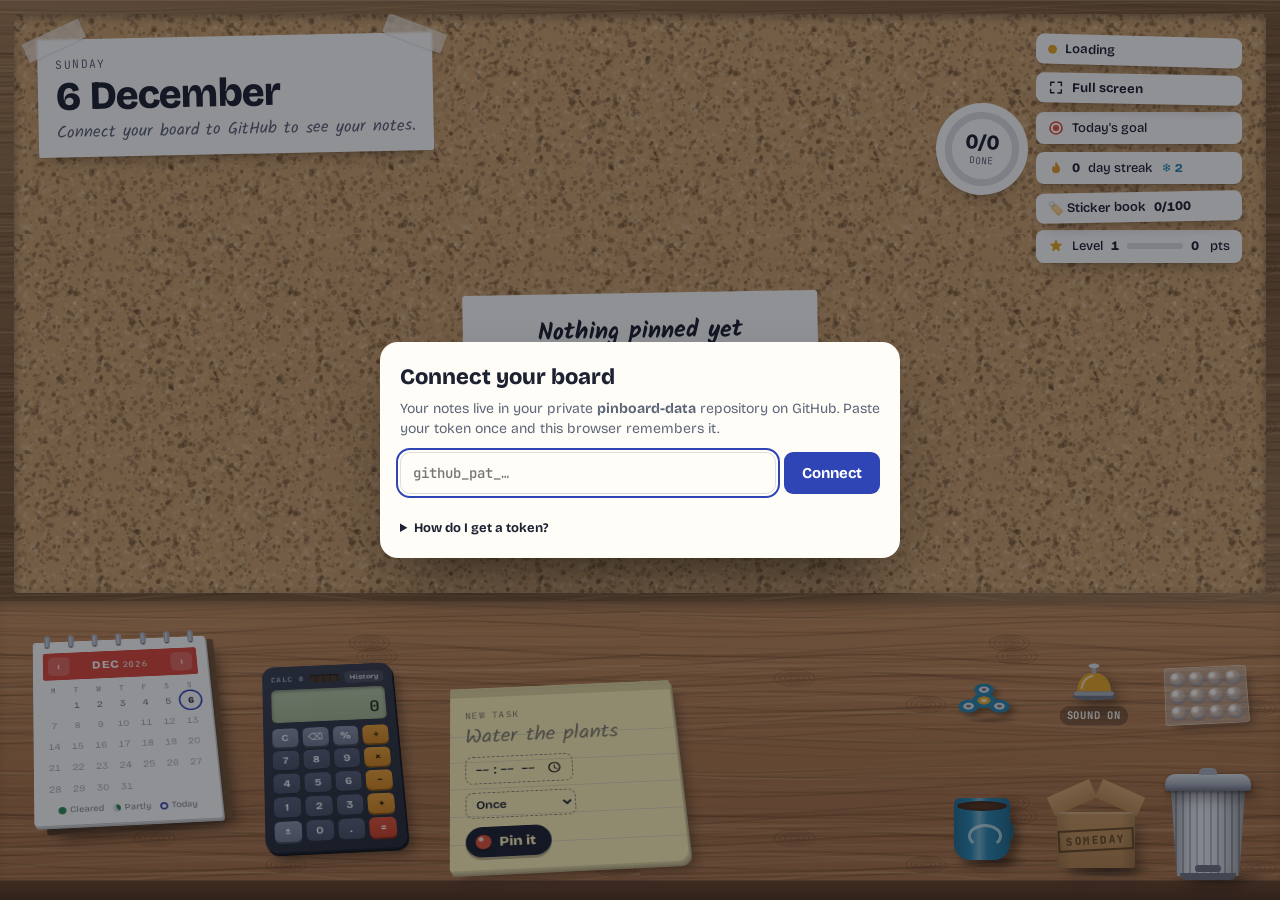
==== commit 4b1bc285: "Mind map: even vertical spacing, re-layout when idea sizes change Co-Authored-By: Claude Opus 5.5 <n" ====
--- a/pinboard/index.html
+++ b/pinboard/index.html
@@ -2862,16 +2862,29 @@
     })(MM.root,null,0,MMC[0]);
     return out;
   }
+  /* ideas can change size after they are drawn (the handwriting font arrives late, a phone rotates).
+     When any idea's real size no longer matches the size the layout used, lay the map out again. */
+  function mmRecheck(){
+    if(MM.roPend) return;
+    MM.roPend=requestAnimationFrame(()=>{
+      MM.roPend=0; if(!MM.root||!MM.els.size) return;
+      if(!MM.L){if(MM.needLay)mmLayout(false);return}
+      for(const [id,el] of MM.els){const s=MM.L.get(id), w=el.offsetWidth, h=el.offsetHeight;
+        if(s&&w&&(Math.abs(w-s.w)>.5||Math.abs(h-s.h)>.5)){mmLayout(false);return}}
+    });
+  }
+  const mmRO=('ResizeObserver' in window)?new ResizeObserver(mmRecheck):null;
+  if(document.fonts){document.fonts.addEventListener&&document.fonts.addEventListener('loadingdone',mmRecheck);document.fonts.ready&&document.fonts.ready.then(mmRecheck)}
   function mmRender(anim){
     const ids=mmVisible(), seen=new Set(ids);
-    for(const [id,el] of MM.els) if(!seen.has(id)){el.remove();MM.els.delete(id)}
+    for(const [id,el] of MM.els) if(!seen.has(id)){if(mmRO)mmRO.unobserve(el);el.remove();MM.els.delete(id)}
     for(const id of ids){
       const m=MM.meta.get(id), n=m.n;
       let el=MM.els.get(id);
       if(!el){
         el=document.createElement('div'); el.className='mmn'; el.dataset.id=id;
         el.innerHTML='<span class="mmn-ic"></span><span class="mmn-t"></span><span class="mmn-meta"></span><button class="mmn-tog" type="button" tabindex="-1"></button>';
-        mmNodes.appendChild(el); MM.els.set(id,el);
+        mmNodes.appendChild(el); MM.els.set(id,el); if(mmRO) mmRO.observe(el,{box:'border-box'});
       }
       el.className='mmn '+(m.d===0?'d0':m.d===1?'d1':'dn')+(n.b?' bold':'')+(n.x&&(n.c||[]).length?' col':'')+(MM.sel===id?' sel':'')+(MM.edit===id?' editing':'');
       el.style.setProperty('--br',m.d===0?(n.col!=null?MMC[n.col%MMC.length]:'var(--mm-ink)'):m.br);
@@ -2893,25 +2906,27 @@
   function mmLayout(anim){
     const L=new Map();
     for(const [id,el] of MM.els) L.set(id,{w:el.offsetWidth,h:el.offsetHeight});
-    const HG=d=>d===0?64:d===1?44:34, VG=d=>d===0?20:d===1?14:8;
-    function size(n,d){
-      const s=L.get(n.id); if(!s) return 0;
-      const kids=n.x?[]:(n.c||[]).filter(c=>L.has(c.id));
-      if(!kids.length){s.sub=s.h;return s.sub}
-      let t=0; kids.forEach((c,i)=>{t+=size(c,d+1)+(i?VG(d):0)}); s.kidsH=t; s.sub=Math.max(s.h,t); return s.sub;
-    }
-    function place(n,d,x,top){
-      const s=L.get(n.id); s.x=x;
-      const kids=n.x?[]:(n.c||[]).filter(c=>L.has(c.id));
-      if(!kids.length){s.y=top+(s.sub-s.h)/2;return}
-      let y=top+(s.sub-s.kidsH)/2; const cx=x+s.w+HG(d);
-      kids.forEach(c=>{place(c,d+1,cx,y);y+=L.get(c.id).sub+VG(d)});
-      const a=L.get(kids[0].id), b=L.get(kids[kids.length-1].id);
-      const ac=MM.meta.get(kids[0].id).d>=2?a.y+a.h:a.y+a.h/2, bc=MM.meta.get(kids[kids.length-1].id).d>=2?b.y+b.h:b.y+b.h/2;
-      s.y=(ac+bc)/2-s.h/2;
-    }
-    size(MM.root,0); place(MM.root,0,0,-L.get(MM.root.id).sub/2);
-    const r=L.get(MM.root.id), dy=-(r.y+r.h/2); for(const s of L.values()) s.y+=dy;
+    /* the page is not showing (outline view, closed book): sizes read as zero, so wait and lay out once it shows */
+    if(MM.els.size&&[...L.values()].some(s=>!s.w||!s.h)){MM.L=null;MM.needLay=true;return}
+    MM.needLay=false;
+    const HG=d=>d===0?64:d===1?44:34, VG=d=>d===0?30:d===1?20:14;
+    const vis=n=>n.x?[]:(n.c||[]).filter(c=>L.has(c.id));
+    /* each branch is laid out around its own line point (anchor), then whole branches are stacked
+       using their true top and bottom, so a branch can never spill into its neighbour */
+    function lay(n,d){
+      const s=L.get(n.id), ao=d>=2?s.h:s.h/2, kids=vis(n);
+      if(!kids.length) return {top:-ao,bot:s.h-ao,list:[[n.id,-ao]]};
+      const res=kids.map(k=>lay(k,d+1)), anchors=[]; let prevBot=0;
+      res.forEach((r,i)=>{const a=i===0?0:prevBot+VG(d)-r.top;anchors.push(a);prevBot=a+r.bot});
+      const pa=(anchors[0]+anchors[anchors.length-1])/2;
+      let list=[[n.id,pa-ao]], top=pa-ao, bot=pa-ao+s.h;
+      res.forEach((r,i)=>{r.list.forEach(([id,y])=>list.push([id,y+anchors[i]]));top=Math.min(top,anchors[i]+r.top);bot=Math.max(bot,anchors[i]+r.bot)});
+      list=list.map(([id,y])=>[id,y-pa]);
+      return {top:top-pa,bot:bot-pa,list};
+    }
+    function xs(n,d,x){const s=L.get(n.id);s.x=x;vis(n).forEach(c=>xs(c,d+1,x+s.w+HG(d)))}
+    xs(MM.root,0,0);
+    lay(MM.root,0).list.forEach(([id,y])=>{L.get(id).y=y});
     MM.L=L;
     if(MM.tween) cancelAnimationFrame(MM.tween);
     const from=new Map();
@@ -2925,7 +2940,7 @@
       const k=dur?Math.min(1,(now-t0)/dur):1, e=ease(k), cur=new Map();
       for(const [id,s] of L){const f=from.get(id);cur.set(id,{x:f.x+(s.x-f.x)*e,y:f.y+(s.y-f.y)*e,w:s.w,h:s.h})}
       mmPaint(cur);
-      if(k<1) MM.tween=requestAnimationFrame(step); else {MM.tween=null;MM.pos=new Map([...L].map(([id,s])=>[id,{x:s.x,y:s.y,w:s.w,h:s.h}]))}
+      if(k<1) MM.tween=requestAnimationFrame(step); else {MM.tween=null;MM.pos=new Map([...L].map(([id,s])=>[id,{x:s.x,y:s.y,w:s.w,h:s.h}]));mmRecheck()}
     };
     if(dur) MM.tween=requestAnimationFrame(step); else step(t0+1);
   }
@@ -3029,7 +3044,7 @@
   function mmDelete(id){
     id=id||MM.sel; const f=mmFind(id); if(!f||!f.p) return;
     const i=f.p.c.indexOf(f.n), next=f.p.c[i+1]||f.p.c[i-1]||f.p;
-    const el=MM.els.get(id); if(el&&!reduced){const g=el.cloneNode(true);g.classList.add('gone');g.removeAttribute('data-id');g.style.pointerEvents='none';mmNodes.appendChild(g);g.animate([{opacity:1,scale:1},{opacity:0,scale:.6}],{duration:220,easing:'ease-in'}).onfinish=()=>g.remove()}
+    const el=MM.els.get(id); if(el&&!reduced){const g=el.cloneNode(true);g.classList.add('gone');g.removeAttribute('data-id');g.style.pointerEvents='none';mmNodes.appendChild(g);g.animate([{opacity:1,scale:1},{opacity:0,scale:.6}],{duration:220,easing:'ease-in'}).onfinish=()=>g.remove();setTimeout(()=>g.remove(),400)}
     if(mmChange(()=>{f.p.c.splice(i,1);MM.sel=next.id})){mmSelect(next.id);play('crumple')}
   }
   function mmToggle(id){id=id||MM.sel;const f=mmFind(id);if(!f||!(f.n.c||[]).length)return;mmChange(()=>{f.n.x=!f.n.x});play('soft')}
@@ -3315,6 +3330,7 @@
   }
   async function mmExportPng(){
     if(MM.outline) mmToggleOutline();
+    if(!MM.L) return;
     const L=MM.L, b=mmBounds(), pad=48, dpr=2, W=Math.ceil(b.x1-b.x0+pad*2), H=Math.ceil(b.y1-b.y0+pad*2);
     const cv=document.createElement('canvas'); cv.width=W*dpr; cv.height=H*dpr; const c=cv.getContext('2d'); c.scale(dpr,dpr);
     const css=getComputedStyle(document.documentElement), page=css.getPropertyValue('--mm-page').trim()||'#FBF7EE', ink=css.getPropertyValue('--mm-ink').trim()||'#2A2620';
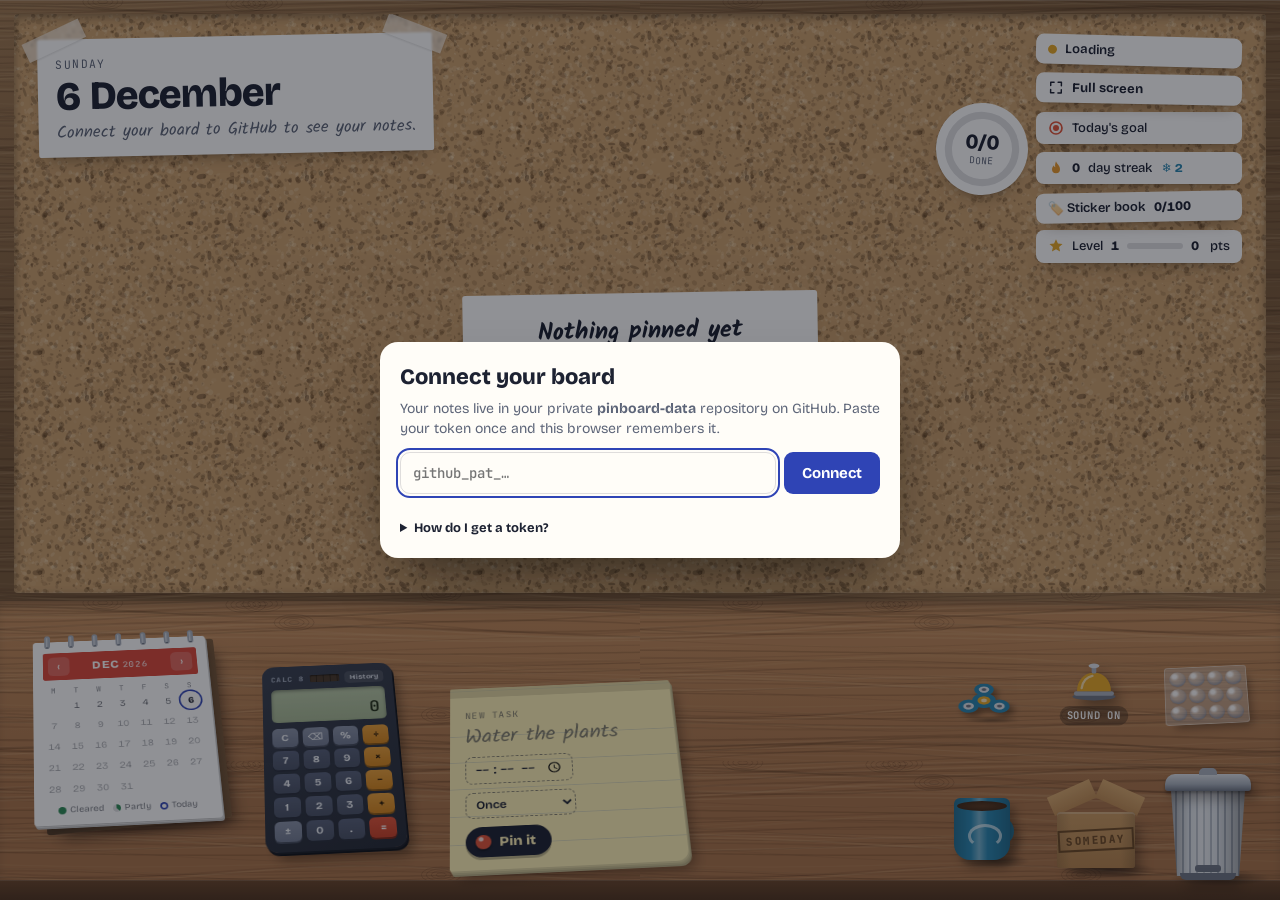
==== commit bb11944a: "Uncheck an older note to bring it back to today, and send it back again Co-Authored-By: Claude Opus " ====
--- a/pinboard/index.html
+++ b/pinboard/index.html
@@ -1669,7 +1669,7 @@
       if(e.target.closest('.tools'))return;
       if(selecting){toggleSelect(id);return}
       if(e.target.closest('.chk')){
-        if(mode()==='past'){const t=tasks.find(x=>x.id===id);if(t&&leftOpen(t,viewDate)&&!doneOnDay(t,viewDate))lateTick(id,viewDate);else frozen();return}
+        if(mode()==='past'){const t=tasks.find(x=>x.id===id);if(!t)return;if(doneOnDay(t,viewDate))bringBack(id,viewDate);else if(leftOpen(t,viewDate))lateTick(id,viewDate);else frozen();return}
         toggle(id);return;
       }
       openMap(id);
@@ -1726,9 +1726,10 @@
         const own=t.startOn===viewDate||(isRep(t)&&ruleMatches(t.repeat,viewDate));
         carry=!own; sTxt=own?(isRep(t)?'':'Pinned for this day'):'Carried over if still open'}
       else {done=isDone(t);
-        if(!done&&t.startOn&&t.startOn<TODAY){age=diffDays(t.startOn,TODAY);sTxt=(isRep(t)?'Due since ':'Open since ')+shortDay(t.startOn)}}
+        if(!done&&t.startOn&&t.startOn<TODAY){age=diffDays(t.startOn,TODAY);sTxt=(isRep(t)?'Due since ':'Open since ')+shortDay(t.startOn)}
+        if(!done&&!isRep(t)&&t.back&&t.back.from) sTxt='↩ Brought back from '+shortDay(t.back.from)}
       el.classList.toggle('done',done);
-      const ck=el.querySelector('.chk'); ck.setAttribute('aria-checked',String(done)); ck.setAttribute('aria-label',done?'Done. Tap to undo':'Mark as done');
+      const ck=el.querySelector('.chk'); ck.setAttribute('aria-checked',String(done)); ck.setAttribute('aria-label',done?(M==='past'?'Done. Tap to bring it back to today':'Done. Tap to undo'):'Mark as done'); ck.title=done&&M==='past'?'Uncheck and bring back to today':'';
       const mc=el.querySelector('.mmchip'), nNodes=mapCount(t.map); mc.hidden=!nNodes; mc.textContent='🧠 '+nNodes;
       el.classList.toggle('carry',carry);
       el.classList.toggle('leftopen',left);
@@ -2163,6 +2164,33 @@
     try{await write(id,fields);await bumpDay(k,1)}catch(e){toast('Could not save. Try again.');return}
     toast('Marked done on '+shortDay(k),'Undo',async()=>{stats.points-=5;stats.ticks-=1;saveStats();local(id,before);render();try{await write(id,before);await bumpDay(k,-1)}catch(e){}});
   }
+  /* uncheck a note finished on an older day. A normal note comes back to today's board, open again,
+     and remembers where it came from so it can be sent back. A repeating note just gets that one day unticked. */
+  async function bringBack(id,k){
+    const t=tasks.find(x=>x.id===id); if(!t||!db||busy.has(id)) return;
+    busy.add(id);
+    const pts=t.lastPts||10;
+    let fields, msg;
+    if(isRep(t)){fields={doneDates:doneDays(t).filter(x=>x!==k)};msg='Unticked on '+shortDay(k)}
+    else {fields={doneOn:null,startOn:TODAY,back:{from:k,start:t.startOn||k,pts}};msg='Brought back to today'}
+    if(stats){stats.points=Math.max(0,(stats.points||0)-pts);stats.ticks=Math.max(0,(stats.ticks||0)-1);saveStats()}
+    play('untick'); buzz(10); local(id,fields); render();
+    try{await write(id,fields);await bumpDay(k,-1);await saveDay()}catch(e){toast('Could not save. Try again.');busy.delete(id);return}
+    busy.delete(id);
+    toast(msg,isRep(t)?'Undo':'Go to today',isRep(t)?()=>lateTick(id,k):()=>setView(null));
+  }
+  /* undo a bring back: the note goes back to its old day as done */
+  async function sendBack(id){
+    const t=tasks.find(x=>x.id===id); if(!t||!t.back||!db||busy.has(id)) return;
+    busy.add(id);
+    const b=t.back, fields={doneOn:b.from,startOn:b.start||b.from,back:null,lastPts:b.pts||10};
+    if(stats){stats.points=(stats.points||0)+(b.pts||10);stats.ticks=(stats.ticks||0)+1;saveStats()}
+    const el=els.get(id); if(el){floatText(el,'Back to '+shortDay(b.from),'combo');burst(el,'normal',14)}
+    play('check'); local(id,fields); render();
+    try{await write(id,fields);await bumpDay(b.from,1);await saveDay()}catch(e){toast('Could not save. Try again.');busy.delete(id);return}
+    busy.delete(id);
+    toast('Sent back to '+shortDay(b.from)+' as done','Undo',()=>bringBack(id,b.from));
+  }
   async function saveOrder(){
     const ids=[...$('board').querySelectorAll('.note')].filter(n=>!n.hidden).map(n=>n.dataset.id);
     const changes=[];
@@ -2240,6 +2268,7 @@
     const items=[];
     if(M==='past'){
       if(leftOpen(t,viewDate)&&!doneOnDay(t,viewDate)) items.push(['✅','Mark done on this day',()=>lateTick(id,viewDate)]);
+      if(doneOnDay(t,viewDate)) items.push(['↩️',isRep(t)?'Uncheck this day':'Uncheck and bring back to today',()=>bringBack(id,viewDate)]);
       items.push(['✏️','Open notes',()=>openSheet(id)]);
       items.push(['🧠','Open mind map',()=>openMap(id)]);
     } else {
@@ -2248,6 +2277,7 @@
       if(isRep(t)) items.push(['🛑',t.repeat.until?'Change when it stops':'Stop repeating after a date',()=>openSheet(id,'end')]);
       items.push(['✏️','Open notes and colours',()=>openSheet(id)]);
       items.push(['🧠','Open mind map',()=>openMap(id)]);
+      if(!isRep(t)&&t.back&&t.back.from&&!t.doneOn) items.push(['⏪','Send back to '+shortDay(t.back.from)+' as done',()=>sendBack(id)]);
       if(M==='future') items.push(['📌','Move back to today',()=>moveTo(id,TODAY)]);
       else items.push(['⏭️','Move to tomorrow',()=>moveTo(id,addDays(TODAY,1))]);
       items.push(['📦','Put in the someday box',()=>toSomeday(id)]);
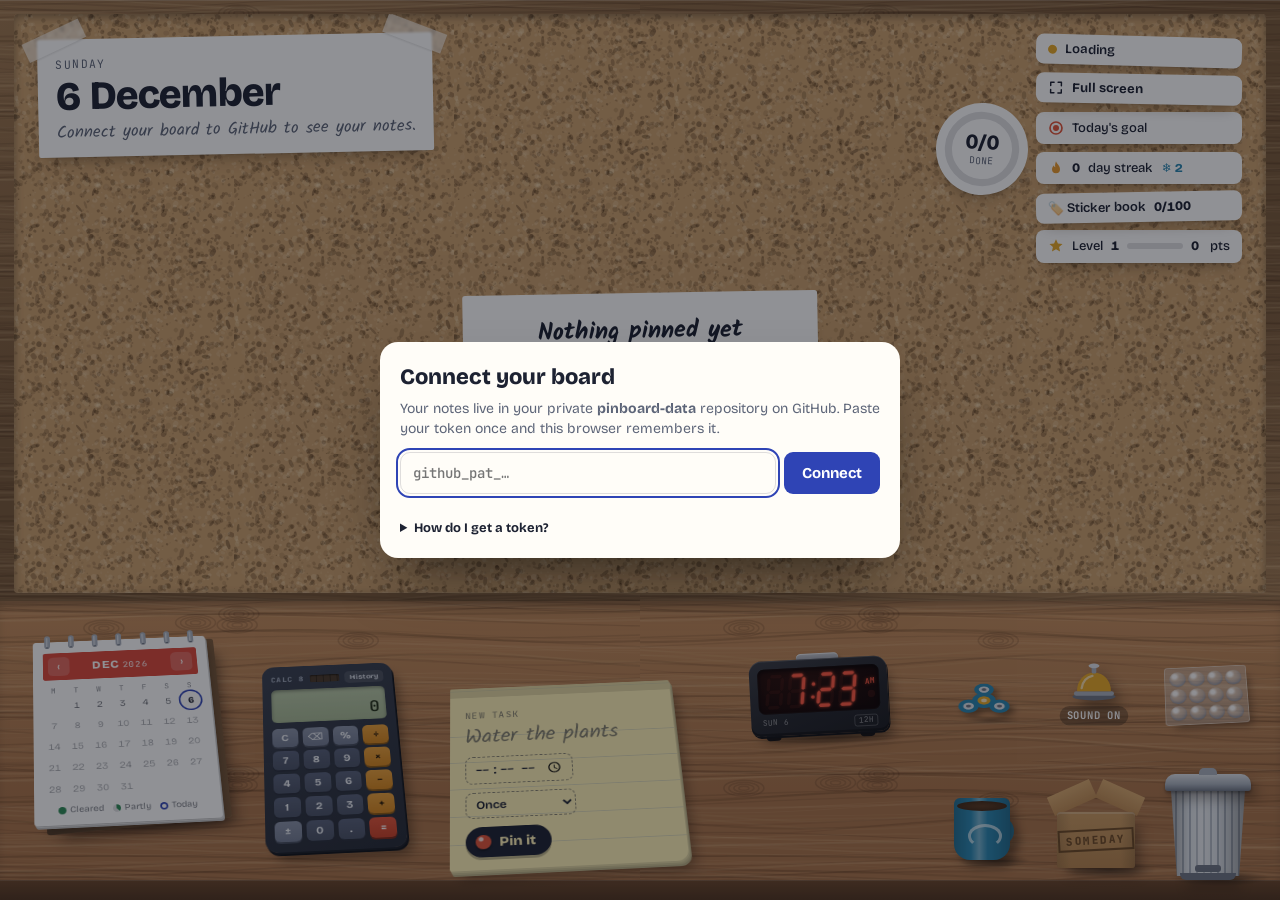
==== commit 87c87739: "Add a digital LED clock at the back of the desk Co-Authored-By: Claude Opus 5.5 <noreply@anthropic.c" ====
--- a/pinboard/index.html
+++ b/pinboard/index.html
@@ -612,6 +612,35 @@
 @keyframes inflate{from{transform:scale(.3);opacity:.3}}
 
 
+/* Digital desk clock: a little LED alarm clock standing at the back of the desk */
+.clock{position:relative;width:150px;flex:none;cursor:pointer;outline:none;transform:rotate(-3deg);transform-origin:50% 100%;transition:transform .35s cubic-bezier(.3,1.5,.5,1)}
+.clock:hover,.clock:focus-visible{transform:rotate(-1.5deg) translateY(-5px)}
+.clock.press{transform:rotate(-3deg) translateY(2px) scale(.97);transition-duration:.08s}
+.clk-body{position:relative;z-index:2;border-radius:14px 14px 10px 10px;padding:9px 9px 6px;
+  background:linear-gradient(160deg,#3a3d45,#24262c 60%,#1b1c21);
+  box-shadow:inset 0 1px 0 rgba(255,255,255,.18),inset 0 -3px 0 rgba(0,0,0,.35),1px 2px 0 #121317,8px 12px 14px -6px rgba(20,10,0,.45)}
+.clk-screen{display:flex;align-items:center;gap:5px;border-radius:7px;padding:6px 6px 5px 8px;
+  background:radial-gradient(120% 140% at 30% 20%,#2a0f0b,#120605 70%);box-shadow:inset 0 2px 6px rgba(0,0,0,.8),inset 0 0 0 1px rgba(255,255,255,.04)}
+.clk-digits{width:104px;height:38px;flex:none;overflow:visible}
+.clk-digits .sg{fill:rgba(255,80,60,.07);transition:fill .12s}
+.clk-digits .sg.on{fill:#ff5a42;filter:drop-shadow(0 0 2.5px rgba(255,80,50,.85))}
+.clk-digits .cl{fill:#ff5a42;filter:drop-shadow(0 0 2.5px rgba(255,80,50,.85));transition:opacity .2s}
+.clock.blink .clk-digits .cl{opacity:.12}
+.clk-side{display:flex;flex-direction:column;align-items:center;gap:5px;font:500 8.5px/1 var(--f-mono);letter-spacing:.06em}
+.clk-ampm{color:#ff5a42;text-shadow:0 0 4px rgba(255,80,50,.7)}
+.clk-ampm.off{color:rgba(255,80,60,.12);text-shadow:none}
+.clk-sec{width:8px;height:8px;border-radius:50%;background:rgba(255,80,60,.1);transition:background .15s,box-shadow .15s}
+.clock.blink .clk-sec{background:#ff5a42;box-shadow:0 0 5px rgba(255,80,50,.9)}
+.clk-foot{display:flex;justify-content:space-between;margin-top:5px;padding:0 3px;font:500 8.5px/1 var(--f-mono);letter-spacing:.1em;color:rgba(255,255,255,.42)}
+.clk-mode{border:1px solid rgba(255,255,255,.22);border-radius:3px;padding:1px 3px}
+.clk-snooze{position:absolute;z-index:1;left:50%;top:-6px;width:46px;height:10px;margin-left:-23px;border-radius:5px 5px 2px 2px;
+  background:linear-gradient(180deg,#c9ccd3,#8d9099);box-shadow:inset 0 1px 0 rgba(255,255,255,.6),3px 3px 4px -1px rgba(20,10,0,.35);transition:transform .08s}
+.clock.press .clk-snooze{transform:translateY(4px)}
+.clk-leg{position:absolute;bottom:-5px;width:16px;height:7px;border-radius:0 0 4px 4px;background:#16171b;z-index:1}
+.clk-leg.l{left:16px}.clk-leg.r{right:16px}
+.clk-shadow{position:absolute;left:12px;right:-22px;bottom:-12px;height:16px;background:radial-gradient(closest-side,rgba(0,0,0,.42),transparent);filter:blur(2px)}
+@media (prefers-reduced-motion:reduce){.clock,.clock:hover{transition:none}}
+
 /* one light source, top left: every object on the desk casts its shadow down and to the right */
 .bin-body,.bin-lid,.bin-foot{filter:drop-shadow(6px 8px 6px rgba(20,10,0,.32))}
 .box-body{box-shadow:inset 0 2px 0 rgba(255,255,255,.2),8px 10px 12px -4px rgba(20,10,0,.4)}
@@ -639,6 +668,7 @@
   .desk-top .calc{order:2}
   .calc.lifted .calc-body{box-shadow:0 0 0 3px var(--gold),var(--shadow-hover)}
   .spinner,.bubbles{order:5}
+  .clock{order:3;margin-bottom:10px}
   .bubbles{transform:none}
   .bubbles.lifted{transform:scale(1.15)}
 }
@@ -646,7 +676,8 @@
 /* ---------- desk mode: things are scattered at different depths, back items sit higher and a little smaller ---------- */
 @media (min-width:900px) and (min-height:620px){
   .desk-top{display:block;position:relative;height:clamp(250px,31vh,300px);min-height:0;padding:0}
-  .desk-top>.tent,.desk-top>.pad,.desk-top>.calc,.desk-top>.mug,.desk-top>.spinner,.desk-top>.bubbles,.desk-top>.bell,.desk-top>.box,.desk-top>.bin{position:absolute;margin:0}
+  .desk-top>.tent,.desk-top>.pad,.desk-top>.calc,.desk-top>.mug,.desk-top>.spinner,.desk-top>.bubbles,.desk-top>.bell,.desk-top>.box,.desk-top>.bin,.desk-top>.clock{position:absolute;margin:0}
+  .desk-top>.clock{right:400px;bottom:150px;z-index:2}
   /* work things grouped on the left, open space in the middle, small things gathered at the back right, bin at the edge */
   /* left: calendar then calculator. middle: notepad. right: the small things, bin in the far corner. nothing overlaps. */
   .desk-top>.tent{left:24px;bottom:58px;scale:.9;z-index:2}
@@ -1005,6 +1036,19 @@
           </div>
         </div>
       </form>
+
+      <div class="clock" id="clock" role="button" tabindex="0" aria-label="Desk clock">
+        <span class="clk-shadow"></span>
+        <span class="clk-snooze" aria-hidden="true"></span>
+        <div class="clk-body">
+          <div class="clk-screen">
+            <svg class="clk-digits" id="clk-digits" viewBox="0 0 142 52" aria-hidden="true"></svg>
+            <div class="clk-side"><span class="clk-ampm" id="clk-ampm">AM</span><span class="clk-sec" id="clk-sec"></span></div>
+          </div>
+          <div class="clk-foot"><span class="clk-day" id="clk-day">MON 1</span><span class="clk-mode" id="clk-mode">12H</span></div>
+        </div>
+        <span class="clk-leg l"></span><span class="clk-leg r"></span>
+      </div>
 
 
       <div class="calc" id="calc" tabindex="0" aria-label="Desk calculator">
@@ -2930,6 +2974,63 @@
     }
     mmLayout(anim);
   }
+
+  /* ---------- digital desk clock ---------- */
+  (function(){
+    const ck=$('clock'); if(!ck) return;
+    const svg=$('clk-digits'), W=26, GAP=6;
+    const H=(x,y)=>`<polygon class="sg" points="${x+4},${y} ${x+6.5},${y-2.6} ${x+W-6.5},${y-2.6} ${x+W-4},${y} ${x+W-6.5},${y+2.6} ${x+6.5},${y+2.6}"/>`;
+    const V=(x,y1,y2)=>`<polygon class="sg" points="${x},${y1} ${x+2.6},${y1+2.5} ${x+2.6},${y2-2.5} ${x},${y2} ${x-2.6},${y2-2.5} ${x-2.6},${y1+2.5}"/>`;
+    const digit=x=>`<g class="dg" transform="translate(${x} 0) skewX(-7)">`+H(0,3)+V(W-3,5,25)+V(W-3,27,47)+H(0,49)+V(3,27,47)+V(3,5,25)+H(0,26)+'</g>';
+    const xs=[4,4+W+GAP,4+2*(W+GAP)+12,4+3*(W+GAP)+12];
+    svg.innerHTML=xs.map(digit).join('')+'<circle class="cl" cx="'+(xs[2]-8)+'" cy="17" r="2.7"/><circle class="cl" cx="'+(xs[2]-10)+'" cy="36" r="2.7"/>';
+    const segOf={0:'abcdef',1:'bc',2:'abged',3:'abgcd',4:'fgbc',5:'afgcd',6:'afgedc',7:'abc',8:'abcdefg',9:'abcdfg'};
+    const order='abcdefg', groups=[...svg.querySelectorAll('.dg')];
+    let h24=false; try{h24=localStorage.getItem('pb-clock24')==='1'}catch(e){}
+    const DAYS=['SUN','MON','TUE','WED','THU','FRI','SAT'];
+    function show(d,i){const on=d==null?'':segOf[d];groups[i].querySelectorAll('.sg').forEach((p,j)=>p.classList.toggle('on',on.includes(order[j])))}
+    let lastMin=-1;
+    function draw(){
+      const now=new Date(), m=now.getMinutes(), hr=now.getHours();
+      ck.classList.toggle('blink',now.getSeconds()%2===1);
+      if(m===lastMin) return; lastMin=m;
+      const hh=h24?hr:(hr%12||12);
+      show(h24||hh>=10?Math.floor(hh/10):null,0); show(hh%10,1); show(Math.floor(m/10),2); show(m%10,3);
+      const pm=hr>=12; $('clk-ampm').textContent=pm?'PM':'AM'; $('clk-ampm').classList.toggle('off',h24);
+      $('clk-day').textContent=DAYS[now.getDay()]+' '+now.getDate(); $('clk-mode').textContent=h24?'24H':'12H';
+      const spoken=h24?String(hr).padStart(2,'0')+':'+String(m).padStart(2,'0'):hh+':'+String(m).padStart(2,'0')+' '+(pm?'PM':'AM');
+      ck.setAttribute('aria-label','Desk clock, '+spoken+'. Tap to switch to '+(h24?'12':'24')+' hour time');
+      ck.title='Tap to switch to '+(h24?'12':'24')+' hour time';
+    }
+    function tickLoop(){draw();setTimeout(tickLoop,1000-(Date.now()%1000)+5)}
+    tickLoop();
+    function flip(){
+      h24=!h24; try{localStorage.setItem('pb-clock24',h24?'1':'0')}catch(e){}
+      lastMin=-1; draw(); buzz(8);
+      if(sound){try{tone(2350,0,.07,.06,'square');tone(2350,.11,.07,.06,'square')}catch(e){}}
+      ck.classList.add('press'); setTimeout(()=>ck.classList.remove('press'),140);
+    }
+    ck.addEventListener('click',flip);
+    ck.addEventListener('keydown',e=>{if(e.key==='Enter'||e.key===' '){e.preventDefault();flip()}});
+    ck.addEventListener('pointerenter',e=>{if(e.pointerType==='mouse')play('hover',200)});
+    /* stand it at the back of the desk, centred in the open space between the notepad and the things on the right */
+    const desk=document.querySelector('.desk-top'), pad=$('add');
+    function place(){
+      if(getComputedStyle(ck).position!=='absolute'){ck.style.left=ck.style.right=ck.style.bottom=ck.style.scale='';return}
+      if(pad.classList.contains('lifted')||pad.matches(':focus-within')) return;
+      const D=desk.getBoundingClientRect(), P=pad.querySelector('.pad-sheet').getBoundingClientRect(), S=$('spinner').getBoundingClientRect(), B=$('sound').getBoundingClientRect();
+      const w=ck.offsetWidth, h=ck.offsetHeight, big=innerWidth>=1700;
+      const L=P.right-D.left+22, Rr=S.left-D.left-22, room=Rr-L;
+      let k=Math.min(big?1.1:.92, room/w), x, bottom;
+      if(k>=.72){x=(L+Rr)/2-w/2; bottom=Math.max(D.bottom-B.bottom-4,40)}
+      else {k=Math.min(.72,(P.top-D.top-14)/h); const edge=Math.min(P.right,S.left-14)-D.left-4; x=edge-w*k/2-w/2; bottom=D.bottom-P.top+8}
+      ck.style.right='auto'; ck.style.left=Math.round(x)+'px'; ck.style.bottom=Math.round(bottom)+'px'; ck.style.scale=k.toFixed(3);
+    }
+    let pend=0; const later=()=>{cancelAnimationFrame(pend);pend=requestAnimationFrame(place)};
+    addEventListener('resize',later); addEventListener('load',later); setTimeout(later,300); setTimeout(later,1500);
+    if('ResizeObserver' in window) new ResizeObserver(later).observe(desk);
+    if(document.fonts&&document.fonts.ready) document.fonts.ready.then(later);
+  })();
   function mmCountAll(n){let k=0;(n.c||[]).forEach(c=>mmWalk(c,()=>k++));return k}
 
   /* layout: a sideways tree growing to the right */
